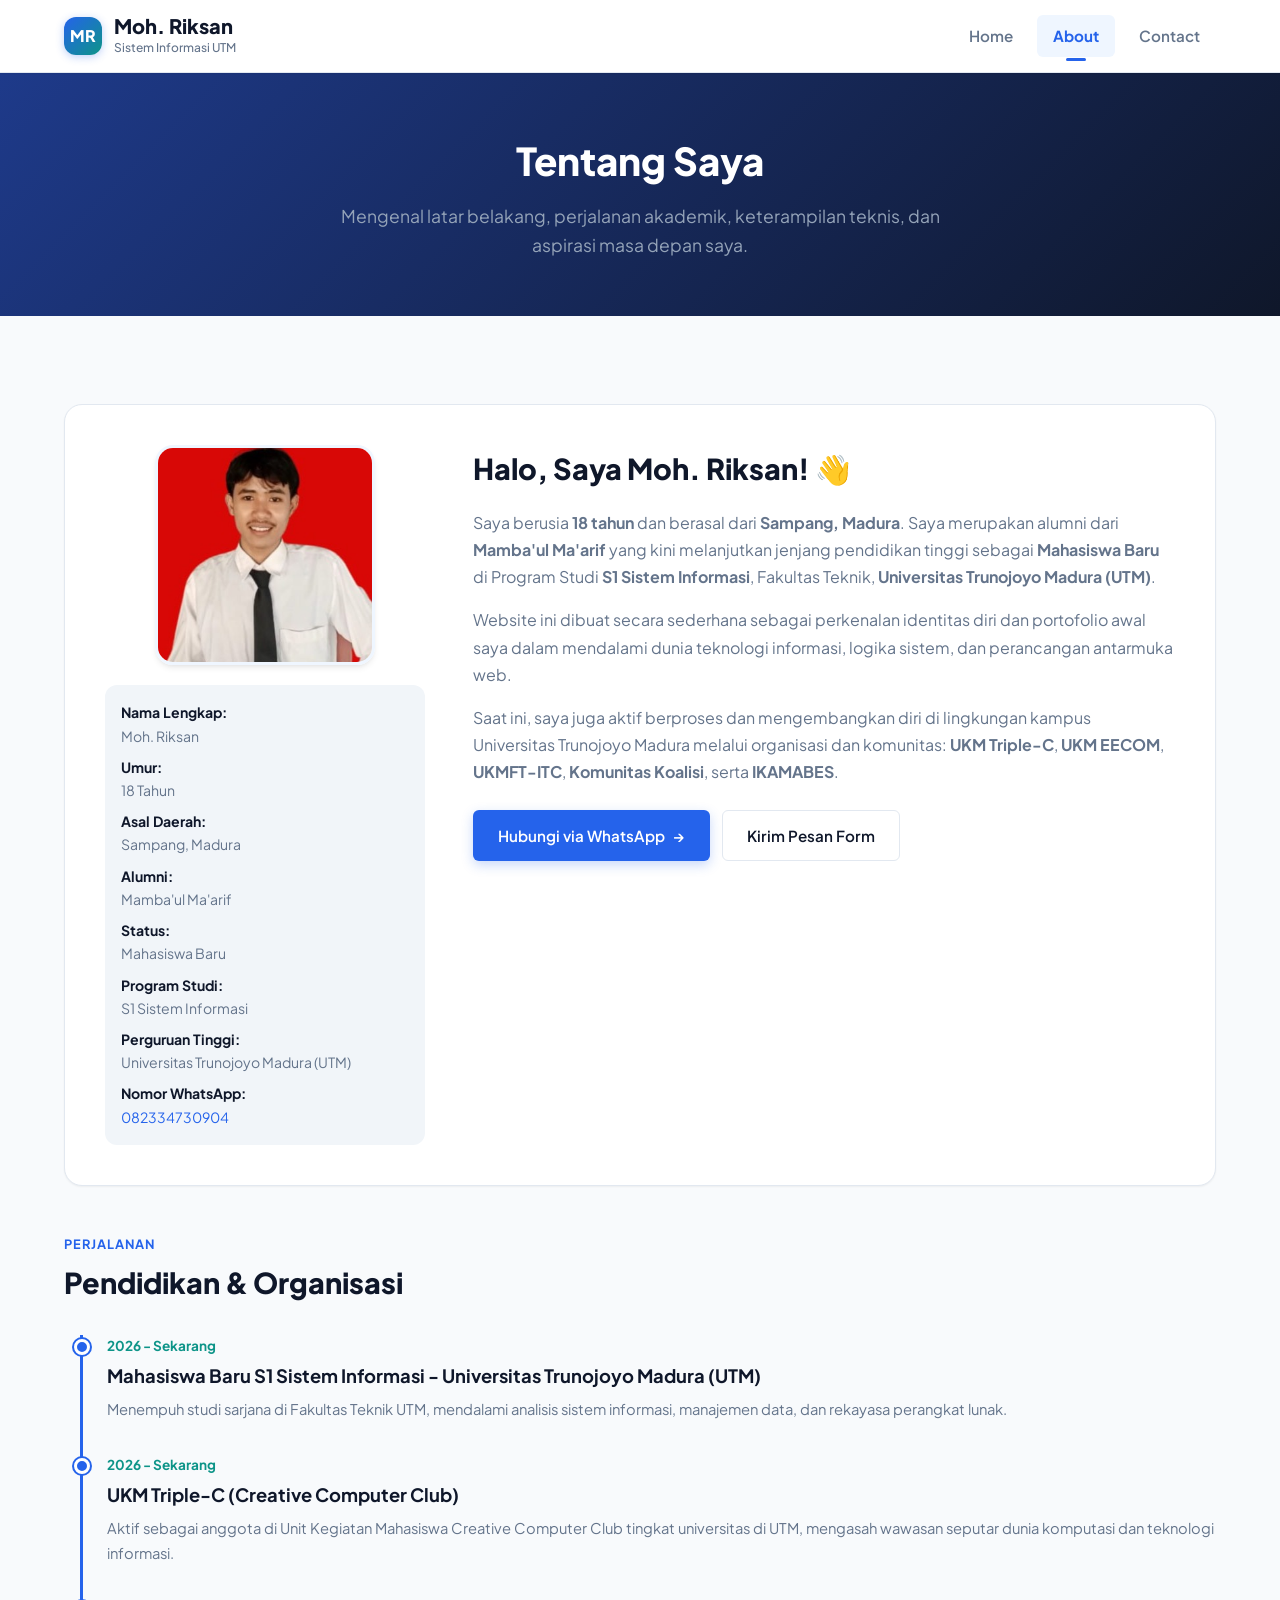
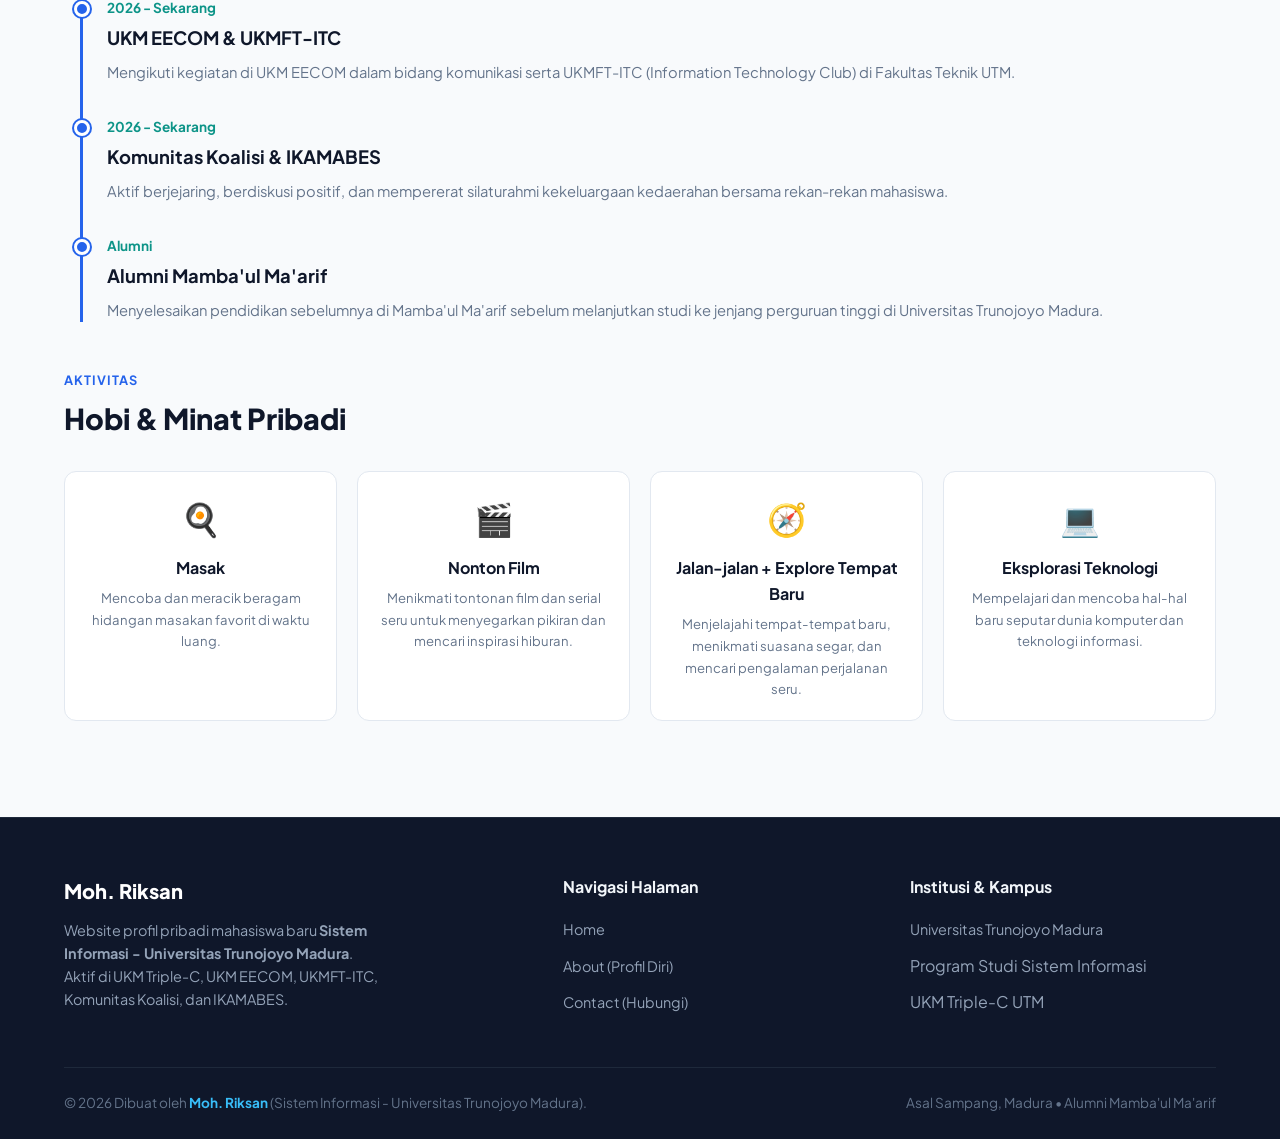
==== about.html @ 0db64b21 "feat: hapus postingan artikel, tambah UKM EECOM/UKMFT-ITC/Koalisi/IKAMABES, perbarui hobi (masak/non" ====
<!DOCTYPE html>
<html lang="id">
<head>
  <!-- Metadata Dasar -->
  <meta charset="UTF-8">
  <meta name="viewport" content="width=device-width, initial-scale=1.0">
  <meta name="description" content="Profil dan Biodata Lengkap Moh. Riksan - Mahasiswa Sistem Informasi Universitas Trunojoyo Madura. Menjelajahi keahlian teknis, riwayat pendidikan, dan hobi.">
  <meta name="author" content="Moh. Riksan">
  
  <title>About Me | Moh. Riksan - Sistem Informasi UTM</title>
  
  <!-- Favicon Standar -->
  <link rel="icon" type="image/svg+xml" href="assets/images/profile-avatar.svg">
  
  <!-- CSS Utama -->
  <link rel="stylesheet" href="css/style.css">
</head>
<body>

  <!-- ========================================================================
       HEADER & NAVIGASI
       ======================================================================== -->
  <header class="site-header">
    <div class="container nav-wrapper">
      
      <!-- Brand Logo -->
      <a href="index.html" class="brand-logo" title="Halaman Utama Moh. Riksan">
        <div class="logo-badge">MR</div>
        <div class="brand-title">
          <span class="main-name">Moh. Riksan</span>
          <span class="sub-name">Sistem Informasi UTM</span>
        </div>
      </a>

      <!-- Tombol Mobile Hamburger -->
      <button class="mobile-toggle" id="mobileToggle" aria-label="Buka Menu Navigasi" aria-expanded="false">
        <svg viewBox="0 0 24 24" width="24" height="24" stroke="currentColor" stroke-width="2" fill="none" stroke-linecap="round" stroke-linejoin="round">
          <line x1="3" y1="12" x2="21" y2="12"></line>
          <line x1="3" y1="6" x2="21" y2="6"></line>
          <line x1="3" y1="18" x2="21" y2="18"></line>
        </svg>
      </button>

      <!-- Menu Navigasi Antarhalaman (Aktif di About) -->
      <nav class="nav-menu" id="navMenu">
        <a href="index.html" class="nav-link">Home</a>
        <a href="about.html" class="nav-link active">About</a>
        <a href="contact.html" class="nav-link">Contact</a>
      </nav>

    </div>
  </header>

  <!-- ========================================================================
       PAGE HEADER
       ======================================================================== -->
  <section class="page-header">
    <div class="container">
      <h1>Tentang Saya</h1>
      <p>Mengenal latar belakang, perjalanan akademik, keterampilan teknis, dan aspirasi masa depan saya.</p>
    </div>
  </section>

  <!-- ========================================================================
       MAIN CONTENT: PROFIL, BIODATA, SKILLS & PENGALAMAN
       ======================================================================== -->
  <main class="main-content">
    <div class="container">
      
      <!-- KOTAK BIODATA & INTRODUKSI -->
      <section class="about-intro-grid">
        
        <!-- Kolom Foto Profil & Data Singkat -->
        <div class="about-avatar-box">
          <img src="assets/images/foto-riksan.jpg" alt="Foto Profil Moh. Riksan">
          <div class="biodata-list">
            <div class="biodata-item">
              <span class="biodata-label">Nama Lengkap:</span>
              <span class="biodata-value">Moh. Riksan</span>
            </div>
            <div class="biodata-item">
              <span class="biodata-label">Umur:</span>
              <span class="biodata-value">18 Tahun</span>
            </div>
            <div class="biodata-item">
              <span class="biodata-label">Asal Daerah:</span>
              <span class="biodata-value">Sampang, Madura</span>
            </div>
            <div class="biodata-item">
              <span class="biodata-label">Alumni:</span>
              <span class="biodata-value">Mamba'ul Ma'arif</span>
            </div>
            <div class="biodata-item">
              <span class="biodata-label">Status:</span>
              <span class="biodata-value">Mahasiswa Baru</span>
            </div>
            <div class="biodata-item">
              <span class="biodata-label">Program Studi:</span>
              <span class="biodata-value">S1 Sistem Informasi</span>
            </div>
            <div class="biodata-item">
              <span class="biodata-label">Perguruan Tinggi:</span>
              <span class="biodata-value">Universitas Trunojoyo Madura (UTM)</span>
            </div>
            <div class="biodata-item">
              <span class="biodata-label">Nomor WhatsApp:</span>
              <span class="biodata-value"><a href="https://wa.me/6282334730904" target="_blank" rel="noopener">082334730904</a></span>
            </div>
          </div>
        </div>

        <!-- Kolom Deskripsi Diri Naratif -->
        <div class="about-bio-text">
          <h2>Halo, Saya Moh. Riksan! 👋</h2>
          <p>
            Saya berusia <strong>18 tahun</strong> dan berasal dari <strong>Sampang, Madura</strong>. Saya merupakan alumni dari <strong>Mamba'ul Ma'arif</strong> yang kini melanjutkan jenjang pendidikan tinggi sebagai <strong>Mahasiswa Baru</strong> di Program Studi <strong>S1 Sistem Informasi</strong>, Fakultas Teknik, <strong>Universitas Trunojoyo Madura (UTM)</strong>.
          </p>
          <p>
            Website ini dibuat secara sederhana sebagai perkenalan identitas diri dan portofolio awal saya dalam mendalami dunia teknologi informasi, logika sistem, dan perancangan antarmuka web.
          </p>
          <p>
            Saat ini, saya juga aktif berproses dan mengembangkan diri di lingkungan kampus Universitas Trunojoyo Madura melalui organisasi dan komunitas: <strong>UKM Triple-C</strong>, <strong>UKM EECOM</strong>, <strong>UKMFT-ITC</strong>, <strong>Komunitas Koalisi</strong>, serta <strong>IKAMABES</strong>.
          </p>
          
          <div style="margin-top: 24px; display: flex; gap: 12px; flex-wrap: wrap;">
            <a href="https://wa.me/6282334730904" target="_blank" rel="noopener" class="btn btn-primary">
              <span>Hubungi via WhatsApp</span>
              <span>&rarr;</span>
            </a>
            <a href="contact.html" class="btn btn-outline">Kirim Pesan Form</a>
          </div>
        </div>


      </section>

      <!-- BAGIAN RIWAYAT PENDIDIKAN & ORGANISASI -->
      <section style="margin-bottom: 48px;">

        <div class="section-header">
          <span class="section-tag">Perjalanan</span>
          <h2 class="section-title">Pendidikan &amp; Organisasi</h2>
        </div>

        <div class="timeline">
          
          <!-- 1. Maba SI UTM -->
          <div class="timeline-item">
            <div class="timeline-dot"></div>
            <div class="timeline-year">2026 - Sekarang</div>
            <h3 class="timeline-title">Mahasiswa Baru S1 Sistem Informasi - Universitas Trunojoyo Madura (UTM)</h3>
            <p class="timeline-desc">
              Menempuh studi sarjana di Fakultas Teknik UTM, mendalami analisis sistem informasi, manajemen data, dan rekayasa perangkat lunak.
            </p>
          </div>

          <!-- 2. UKM Triple-C -->
          <div class="timeline-item">
            <div class="timeline-dot"></div>
            <div class="timeline-year">2026 - Sekarang</div>
            <h3 class="timeline-title">UKM Triple-C (Creative Computer Club)</h3>
            <p class="timeline-desc">
              Aktif sebagai anggota di Unit Kegiatan Mahasiswa Creative Computer Club tingkat universitas di UTM, mengasah wawasan seputar dunia komputasi dan teknologi informasi.
            </p>
          </div>

          <!-- 3. UKM EECOM & UKMFT-ITC -->
          <div class="timeline-item">
            <div class="timeline-dot"></div>
            <div class="timeline-year">2026 - Sekarang</div>
            <h3 class="timeline-title">UKM EECOM &amp; UKMFT-ITC</h3>
            <p class="timeline-desc">
              Mengikuti kegiatan di UKM EECOM dalam bidang komunikasi serta UKMFT-ITC (Information Technology Club) di Fakultas Teknik UTM.
            </p>
          </div>

          <!-- 4. Komunitas Koalisi & IKAMABES -->
          <div class="timeline-item">
            <div class="timeline-dot"></div>
            <div class="timeline-year">2026 - Sekarang</div>
            <h3 class="timeline-title">Komunitas Koalisi &amp; IKAMABES</h3>
            <p class="timeline-desc">
              Aktif berjejaring, berdiskusi positif, dan mempererat silaturahmi kekeluargaan kedaerahan bersama rekan-rekan mahasiswa.
            </p>
          </div>

          <!-- 5. Alumni Mamba'ul Ma'arif -->
          <div class="timeline-item">
            <div class="timeline-dot"></div>
            <div class="timeline-year">Alumni</div>
            <h3 class="timeline-title">Alumni Mamba'ul Ma'arif</h3>
            <p class="timeline-desc">
              Menyelesaikan pendidikan sebelumnya di Mamba'ul Ma'arif sebelum melanjutkan studi ke jenjang perguruan tinggi di Universitas Trunojoyo Madura.
            </p>
          </div>

        </div>
      </section>

      <!-- BAGIAN HOBI & MINAT -->
      <section>
        <div class="section-header">
          <span class="section-tag">Aktivitas</span>
          <h2 class="section-title">Hobi &amp; Minat Pribadi</h2>
        </div>

        <div class="hobbies-grid" style="grid-template-columns: repeat(auto-fit, minmax(220px, 1fr)); gap: 20px;">
          
          <div class="hobby-card">
            <div class="hobby-icon">🍳</div>
            <h3 class="hobby-title">Masak</h3>
            <p class="hobby-desc">Mencoba dan meracik beragam hidangan masakan favorit di waktu luang.</p>
          </div>

          <div class="hobby-card">
            <div class="hobby-icon">🎬</div>
            <h3 class="hobby-title">Nonton Film</h3>
            <p class="hobby-desc">Menikmati tontonan film dan serial seru untuk menyegarkan pikiran dan mencari inspirasi hiburan.</p>
          </div>

          <div class="hobby-card">
            <div class="hobby-icon">🧭</div>
            <h3 class="hobby-title">Jalan-jalan + Explore Tempat Baru</h3>
            <p class="hobby-desc">Menjelajahi tempat-tempat baru, menikmati suasana segar, dan mencari pengalaman perjalanan seru.</p>
          </div>

          <div class="hobby-card">
            <div class="hobby-icon">💻</div>
            <h3 class="hobby-title">Eksplorasi Teknologi</h3>
            <p class="hobby-desc">Mempelajari dan mencoba hal-hal baru seputar dunia komputer dan teknologi informasi.</p>
          </div>

        </div>
      </section>


    </div>
  </main>

  <!-- ========================================================================
       FOOTER
       ======================================================================== -->
  <footer class="site-footer">
    <div class="container">
      <div class="footer-grid">
        
        <div class="footer-brand">
          <h3>Moh. Riksan</h3>
          <p>
            Website profil pribadi mahasiswa baru <strong>Sistem Informasi - Universitas Trunojoyo Madura</strong>. 
            Aktif di UKM Triple-C, UKM EECOM, UKMFT-ITC, Komunitas Koalisi, dan IKAMABES.
          </p>
        </div>

        <div class="footer-col">
          <h4>Navigasi Halaman</h4>
          <ul class="footer-links">
            <li><a href="index.html">Home</a></li>
            <li><a href="about.html">About (Profil Diri)</a></li>
            <li><a href="contact.html">Contact (Hubungi)</a></li>
          </ul>
        </div>

        <div class="footer-col">
          <h4>Institusi &amp; Kampus</h4>
          <ul class="footer-links">
            <li><a href="https://www.trunojoyo.ac.id" target="_blank" rel="noopener">Universitas Trunojoyo Madura</a></li>
            <li><span>Program Studi Sistem Informasi</span></li>
            <li><span>UKM Triple-C UTM</span></li>
          </ul>
        </div>

      </div>

      <div class="footer-bottom">
        <p>
          &copy; <span id="currentYear">2026</span> Dibuat oleh 
          <span class="footer-creator-highlight">Moh. Riksan</span> 
          (Sistem Informasi - Universitas Trunojoyo Madura).
        </p>
        <p>Asal Sampang, Madura • Alumni Mamba'ul Ma'arif</p>
      </div>

    </div>
  </footer>

  <!-- Script Interaktivitas -->
  <script src="js/script.js"></script>
</body>
</html>
---- css/style.css ----
/* ==========================================================================
   WEBSITE BLOG PRIBADI - MOH. RIKSAN
   Ketentuan Pelatihan CBT26 - UKM Creative Computer Club (Triple-C)
   Universitas Trunojoyo Madura (UTM)
   ========================================================================== */

/* --------------------------------------------------------------------------
   1. IMPORT GOOGLE FONTS (Maksimal 2 Jenis Font Konsisten)
   Font Utama: 'Plus Jakarta Sans' (Heading & Body Text)
   Font Monospace Cadangan: 'Fira Code' / monospace untuk elemen kode
   -------------------------------------------------------------------------- */
@import url('https://fonts.googleapis.com/css2?family=Plus+Jakarta+Sans:ital,wght@0,300;0,400;0,500;0,600;0,700;0,800;1,400&display=swap');

/* --------------------------------------------------------------------------
   2. CSS VARIABLES / DESIGN TOKENS
   -------------------------------------------------------------------------- */
:root {
  /* Palet Warna Utama */
  --primary: #2563eb;          /* Royal Blue */
  --primary-hover: #1d4ed8;    /* Darker Blue */
  --primary-light: #eff6ff;    /* Soft Tint Blue */
  --secondary: #0d9488;        /* Modern Teal */
  --secondary-light: #f0fdfa;  /* Soft Tint Teal */
  --accent: #f59e0b;           /* Warm Amber */
  
  /* Netral & Latar Belakang */
  --bg-main: #f8fafc;          /* Latar halaman */
  --bg-card: #ffffff;          /* Latar kartu / kontainer */
  --bg-alt: #f1f5f9;           /* Latar sekunder */
  --text-main: #0f172a;        /* Teks gelap utama */
  --text-muted: #64748b;       /* Teks abu-abu / keterangan */
  --border: #e2e8f0;           /* Border lembut */
  --border-focus: #3b82f6;     /* Border saat fokus */
  
  /* Tipografi */
  --font-base: 'Plus Jakarta Sans', -apple-system, BlinkMacSystemFont, 'Segoe UI', Roboto, sans-serif;
  --font-code: 'Courier New', Courier, monospace;
  
  /* Bayangan (Shadows) */
  --shadow-sm: 0 1px 2px 0 rgba(0, 0, 0, 0.05);
  --shadow-md: 0 4px 6px -1px rgba(0, 0, 0, 0.08), 0 2px 4px -2px rgba(0, 0, 0, 0.06);
  --shadow-lg: 0 10px 15px -3px rgba(0, 0, 0, 0.08), 0 4px 6px -4px rgba(0, 0, 0, 0.04);
  --shadow-hover: 0 20px 25px -5px rgba(37, 99, 235, 0.12), 0 8px 10px -6px rgba(37, 99, 235, 0.08);

  /* Radius & Transisi */
  --radius-sm: 6px;
  --radius-md: 12px;
  --radius-lg: 18px;
  --radius-full: 9999px;
  --transition: all 0.25s ease-in-out;
  
  /* Container Width */
  --max-width: 1200px;
}

/* --------------------------------------------------------------------------
   3. RESET DASAR & GLOBAL STYLES
   -------------------------------------------------------------------------- */
* {
  margin: 0;
  padding: 0;
  box-sizing: border-box;
}

html {
  scroll-behavior: smooth;
}

body {
  font-family: var(--font-base);
  background-color: var(--bg-main);
  color: var(--text-main);
  line-height: 1.65;
  font-size: 16px;
  display: flex;
  flex-direction: column;
  min-height: 100vh;
}

img {
  max-width: 100%;
  height: auto;
  display: block;
}

a {
  color: var(--primary);
  text-decoration: none;
  transition: var(--transition);
}

a:hover {
  color: var(--primary-hover);
}

ul, ol {
  list-style: none;
}

.container {
  width: 100%;
  max-width: var(--max-width);
  margin: 0 auto;
  padding: 0 24px;
}

/* --------------------------------------------------------------------------
   4. HEADER & NAVIGASI
   -------------------------------------------------------------------------- */
.site-header {
  background-color: #ffffff;
  border-bottom: 1px solid var(--border);
  position: sticky;
  top: 0;
  z-index: 100;
  box-shadow: var(--shadow-sm);
  backdrop-filter: blur(8px);
}

.nav-wrapper {
  display: flex;
  align-items: center;
  justify-content: space-between;
  height: 72px;
}

/* Logo Brand */
.brand-logo {
  display: flex;
  align-items: center;
  gap: 12px;
  font-weight: 800;
  font-size: 1.25rem;
  color: var(--text-main);
}

.logo-badge {
  background: linear-gradient(135deg, var(--primary), var(--secondary));
  color: #ffffff;
  width: 38px;
  height: 38px;
  border-radius: var(--radius-md);
  display: flex;
  align-items: center;
  justify-content: center;
  font-weight: 800;
  font-size: 1rem;
  box-shadow: 0 2px 8px rgba(37, 99, 235, 0.3);
}

.brand-title {
  display: flex;
  flex-direction: column;
}

.brand-title .main-name {
  line-height: 1.2;
}

.brand-title .sub-name {
  font-size: 0.75rem;
  font-weight: 500;
  color: var(--text-muted);
}

/* Nav Menu Desktop */
.nav-menu {
  display: flex;
  align-items: center;
  gap: 8px;
}

.nav-link {
  color: var(--text-muted);
  font-weight: 600;
  font-size: 0.95rem;
  padding: 8px 16px;
  border-radius: var(--radius-sm);
  transition: var(--transition);
  position: relative;
}

.nav-link:hover {
  color: var(--primary);
  background-color: var(--primary-light);
}

.nav-link.active {
  color: var(--primary);
  background-color: var(--primary-light);
  font-weight: 700;
}

.nav-link.active::after {
  content: '';
  position: absolute;
  bottom: -4px;
  left: 50%;
  transform: translateX(-50%);
  width: 20px;
  height: 3px;
  background-color: var(--primary);
  border-radius: var(--radius-full);
}

/* Mobile Hamburger Toggle */
.mobile-toggle {
  display: none;
  background: none;
  border: 1px solid var(--border);
  padding: 8px;
  border-radius: var(--radius-sm);
  cursor: pointer;
  color: var(--text-main);
}

.mobile-toggle svg {
  width: 24px;
  height: 24px;
  display: block;
}

/* --------------------------------------------------------------------------
   5. HERO SECTION (HOME)
   -------------------------------------------------------------------------- */
.hero-section {
  background: linear-gradient(180deg, #ffffff 0%, var(--bg-main) 100%);
  padding: 64px 0 48px;
  border-bottom: 1px solid var(--border);
}

.hero-grid {
  display: grid;
  grid-template-columns: 1.2fr 0.8fr;
  align-items: center;
  gap: 48px;
}

.hero-badge {
  display: inline-flex;
  align-items: center;
  gap: 8px;
  background-color: var(--secondary-light);
  color: var(--secondary);
  font-size: 0.85rem;
  font-weight: 700;
  padding: 6px 14px;
  border-radius: var(--radius-full);
  margin-bottom: 16px;
  border: 1px solid rgba(13, 148, 136, 0.2);
}

.hero-badge .pulse-dot {
  width: 8px;
  height: 8px;
  background-color: var(--secondary);
  border-radius: 50%;
  animation: pulse 1.8s infinite;
}

@keyframes pulse {
  0% { transform: scale(0.95); opacity: 0.8; }
  50% { transform: scale(1.3); opacity: 1; }
  100% { transform: scale(0.95); opacity: 0.8; }
}

.hero-title {
  font-size: 2.5rem;
  font-weight: 800;
  line-height: 1.2;
  color: var(--text-main);
  margin-bottom: 16px;
}

.hero-title .text-highlight {
  background: linear-gradient(135deg, var(--primary), var(--secondary));
  -webkit-background-clip: text;
  -webkit-text-fill-color: transparent;
}

.hero-description {
  font-size: 1.1rem;
  color: var(--text-muted);
  margin-bottom: 28px;
  max-width: 540px;
}

.hero-buttons {
  display: flex;
  gap: 16px;
  flex-wrap: wrap;
}

.btn {
  display: inline-flex;
  align-items: center;
  justify-content: center;
  gap: 8px;
  padding: 12px 24px;
  border-radius: var(--radius-sm);
  font-weight: 600;
  font-size: 0.95rem;
  cursor: pointer;
  transition: var(--transition);
  border: 1px solid transparent;
}

.btn-primary {
  background-color: var(--primary);
  color: #ffffff;
  box-shadow: 0 4px 12px rgba(37, 99, 235, 0.25);
}

.btn-primary:hover {
  background-color: var(--primary-hover);
  color: #ffffff;
  transform: translateY(-2px);
  box-shadow: 0 6px 16px rgba(37, 99, 235, 0.35);
}

.btn-outline {
  background-color: #ffffff;
  color: var(--text-main);
  border-color: var(--border);
}

.btn-outline:hover {
  background-color: var(--bg-alt);
  border-color: var(--text-muted);
  color: var(--primary);
  transform: translateY(-2px);
}

/* Avatar Hero */
.hero-avatar-wrapper {
  position: relative;
  display: flex;
  justify-content: center;
}

.avatar-frame {
  width: 280px;
  height: 280px;
  border-radius: var(--radius-lg);
  padding: 8px;
  background: linear-gradient(135deg, var(--primary), var(--secondary));
  box-shadow: var(--shadow-lg);
}

.avatar-frame img {
  width: 100%;
  height: 100%;
  border-radius: 12px;
  background-color: #ffffff;
  object-fit: cover;
  object-position: center top;
}


/* --------------------------------------------------------------------------
   6. MAIN BLOG CONTENT & SIDEBAR LAYOUT
   -------------------------------------------------------------------------- */
.main-content {
  padding: 48px 0;
  flex: 1;
}

.blog-layout {
  display: grid;
  grid-template-columns: 2.2fr 1fr;
  gap: 40px;
}

.section-header {
  margin-bottom: 28px;
}

.section-header .section-tag {
  font-size: 0.8rem;
  text-transform: uppercase;
  letter-spacing: 1px;
  font-weight: 700;
  color: var(--primary);
  display: block;
  margin-bottom: 4px;
}

.section-header .section-title {
  font-size: 1.8rem;
  font-weight: 800;
  color: var(--text-main);
}

/* Featured Article Card */
.featured-article {
  background-color: var(--bg-card);
  border-radius: var(--radius-md);
  border: 1px solid var(--border);
  overflow: hidden;
  box-shadow: var(--shadow-sm);
  margin-bottom: 40px;
  transition: var(--transition);
}

.featured-article:hover {
  box-shadow: var(--shadow-hover);
  transform: translateY(-3px);
}

.featured-img-wrap {
  width: 100%;
  height: 280px;
  overflow: hidden;
  background-color: var(--bg-alt);
}

.featured-img-wrap img {
  width: 100%;
  height: 100%;
  object-fit: cover;
  transition: transform 0.4s ease;
}

.featured-article:hover .featured-img-wrap img {
  transform: scale(1.03);
}

.featured-body {
  padding: 28px;
}

.article-meta {
  display: flex;
  align-items: center;
  gap: 16px;
  font-size: 0.85rem;
  color: var(--text-muted);
  margin-bottom: 12px;
}

.badge-tag {
  background-color: var(--primary-light);
  color: var(--primary);
  font-weight: 700;
  font-size: 0.75rem;
  padding: 4px 10px;
  border-radius: var(--radius-full);
}

.article-title {
  font-size: 1.45rem;
  font-weight: 800;
  line-height: 1.35;
  margin-bottom: 12px;
}

.article-title a {
  color: var(--text-main);
}

.article-title a:hover {
  color: var(--primary);
}

.article-excerpt {
  color: var(--text-muted);
  font-size: 0.95rem;
  margin-bottom: 20px;
  line-height: 1.6;
}

.article-footer {
  display: flex;
  justify-content: space-between;
  align-items: center;
  padding-top: 16px;
  border-top: 1px solid var(--border);
}

.author-mini {
  display: flex;
  align-items: center;
  gap: 10px;
}

.author-mini img {
  width: 32px;
  height: 32px;
  border-radius: 50%;
  border: 1px solid var(--border);
}

.author-mini span {
  font-size: 0.85rem;
  font-weight: 600;
  color: var(--text-main);
}

.read-more-link {
  font-size: 0.9rem;
  font-weight: 700;
  display: inline-flex;
  align-items: center;
  gap: 4px;
}

/* Post Grid Articles */
.posts-grid {
  display: grid;
  grid-template-columns: repeat(2, 1fr);
  gap: 24px;
}

.post-card {
  background-color: var(--bg-card);
  border: 1px solid var(--border);
  border-radius: var(--radius-md);
  overflow: hidden;
  box-shadow: var(--shadow-sm);
  display: flex;
  flex-direction: column;
  transition: var(--transition);
}

.post-card:hover {
  box-shadow: var(--shadow-hover);
  transform: translateY(-3px);
}

.post-card-img {
  height: 180px;
  overflow: hidden;
  background-color: var(--bg-alt);
}

.post-card-img img {
  width: 100%;
  height: 100%;
  object-fit: cover;
  transition: transform 0.4s ease;
}

.post-card:hover .post-card-img img {
  transform: scale(1.04);
}

.post-card-body {
  padding: 20px;
  display: flex;
  flex-direction: column;
  flex: 1;
}

.post-card-title {
  font-size: 1.15rem;
  font-weight: 700;
  line-height: 1.4;
  margin: 10px 0;
}

.post-card-title a {
  color: var(--text-main);
}

.post-card-title a:hover {
  color: var(--primary);
}

.post-card-excerpt {
  font-size: 0.9rem;
  color: var(--text-muted);
  margin-bottom: 16px;
  flex: 1;
}

/* --------------------------------------------------------------------------
   7. SIDEBAR WIDGETS
   -------------------------------------------------------------------------- */
.sidebar {
  display: flex;
  flex-direction: column;
  gap: 28px;
}

.widget-card {
  background-color: var(--bg-card);
  border: 1px solid var(--border);
  border-radius: var(--radius-md);
  padding: 24px;
  box-shadow: var(--shadow-sm);
}

.widget-title {
  font-size: 1.1rem;
  font-weight: 800;
  margin-bottom: 16px;
  padding-bottom: 8px;
  border-bottom: 2px solid var(--primary-light);
  display: flex;
  align-items: center;
  gap: 8px;
  color: var(--text-main);
}

/* Widget Profil Pembuat */
.widget-author {
  text-align: center;
}

.widget-author-avatar {
  width: 90px;
  height: 90px;
  margin: 0 auto 14px;
  border-radius: 50%;
  border: 3px solid var(--primary);
  overflow: hidden;
  padding: 2px;
  background-color: #ffffff;
}

.widget-author-avatar img {
  width: 100%;
  height: 100%;
  border-radius: 50%;
  object-fit: cover;
  object-position: center top;
}


.widget-author-name {
  font-size: 1.15rem;
  font-weight: 800;
  color: var(--text-main);
}

.widget-author-title {
  font-size: 0.85rem;
  color: var(--text-muted);
  margin-bottom: 12px;
}

.widget-author-bio {
  font-size: 0.88rem;
  color: var(--text-muted);
  line-height: 1.5;
  margin-bottom: 16px;
}

/* Category List */
.category-list li {
  display: flex;
  justify-content: space-between;
  align-items: center;
  padding: 10px 0;
  border-bottom: 1px dashed var(--border);
  font-size: 0.9rem;
}

.category-list li:last-child {
  border-bottom: none;
}

.category-list a {
  color: var(--text-main);
  font-weight: 600;
}

.category-list a:hover {
  color: var(--primary);
}

.category-count {
  background-color: var(--bg-alt);
  color: var(--text-muted);
  font-size: 0.75rem;
  font-weight: 700;
  padding: 2px 8px;
  border-radius: var(--radius-full);
}

/* Tag Cloud */
.tags-cloud {
  display: flex;
  flex-wrap: wrap;
  gap: 8px;
}

.tag-item {
  background-color: var(--bg-alt);
  color: var(--text-main);
  font-size: 0.8rem;
  font-weight: 600;
  padding: 6px 12px;
  border-radius: var(--radius-full);
  transition: var(--transition);
}

.tag-item:hover {
  background-color: var(--primary);
  color: #ffffff;
}

/* --------------------------------------------------------------------------
   8. ABOUT PAGE STYLING
   -------------------------------------------------------------------------- */
.page-header {
  background: linear-gradient(135deg, #1e3a8a 0%, #0f172a 100%);
  color: #ffffff;
  padding: 56px 0;
  text-align: center;
  margin-bottom: 40px;
}

.page-header h1 {
  font-size: 2.4rem;
  font-weight: 800;
  margin-bottom: 10px;
}

.page-header p {
  color: #94a3b8;
  font-size: 1.1rem;
  max-width: 600px;
  margin: 0 auto;
}

.about-intro-grid {
  display: grid;
  grid-template-columns: 320px 1fr;
  gap: 48px;
  background-color: var(--bg-card);
  border: 1px solid var(--border);
  border-radius: var(--radius-lg);
  padding: 40px;
  box-shadow: var(--shadow-sm);
  margin-bottom: 48px;
}

.about-avatar-box {
  text-align: center;
}

.about-avatar-box img {
  width: 220px;
  height: 220px;
  border-radius: var(--radius-lg);
  margin: 0 auto 20px;
  box-shadow: var(--shadow-md);
  border: 3px solid var(--primary-light);
  object-fit: cover;
  object-position: center top;
}


.biodata-list {
  text-align: left;
  background-color: var(--bg-alt);
  padding: 16px;
  border-radius: var(--radius-md);
  font-size: 0.88rem;
}

.biodata-item {
  margin-bottom: 8px;
}

.biodata-item:last-child {
  margin-bottom: 0;
}

.biodata-label {
  font-weight: 700;
  color: var(--text-main);
  display: block;
}

.biodata-value {
  color: var(--text-muted);
}

.about-bio-text h2 {
  font-size: 1.8rem;
  font-weight: 800;
  margin-bottom: 16px;
  color: var(--text-main);
}

.about-bio-text p {
  color: var(--text-muted);
  margin-bottom: 16px;
  line-height: 1.7;
}

/* Skills Section */
.skills-container {
  margin-bottom: 48px;
}

.skills-grid {
  display: grid;
  grid-template-columns: repeat(2, 1fr);
  gap: 24px;
}

.skill-card {
  background-color: var(--bg-card);
  border: 1px solid var(--border);
  border-radius: var(--radius-md);
  padding: 24px;
  box-shadow: var(--shadow-sm);
}

.skill-header {
  display: flex;
  justify-content: space-between;
  align-items: center;
  margin-bottom: 12px;
}

.skill-name {
  font-weight: 700;
  font-size: 1rem;
}

.skill-percent {
  font-size: 0.85rem;
  font-weight: 700;
  color: var(--primary);
}

.progress-bar-bg {
  width: 100%;
  height: 10px;
  background-color: var(--bg-alt);
  border-radius: var(--radius-full);
  overflow: hidden;
}

.progress-bar-fill {
  height: 100%;
  background: linear-gradient(90deg, var(--primary), var(--secondary));
  border-radius: var(--radius-full);
}

/* Timeline / Education */
.timeline {
  position: relative;
  border-left: 3px solid var(--primary);
  margin: 20px 0 48px 16px;
  padding-left: 24px;
}

.timeline-item {
  position: relative;
  margin-bottom: 32px;
}

.timeline-item:last-child {
  margin-bottom: 0;
}

.timeline-dot {
  position: absolute;
  left: -33px;
  top: 4px;
  width: 16px;
  height: 16px;
  border-radius: 50%;
  background-color: var(--primary);
  border: 3px solid #ffffff;
  box-shadow: 0 0 0 2px var(--primary);
}

.timeline-year {
  font-size: 0.85rem;
  font-weight: 700;
  color: var(--secondary);
  margin-bottom: 4px;
}

.timeline-title {
  font-size: 1.15rem;
  font-weight: 700;
  color: var(--text-main);
  margin-bottom: 6px;
}

.timeline-desc {
  font-size: 0.92rem;
  color: var(--text-muted);
}

/* Hobbies Cards */
.hobbies-grid {
  display: grid;
  grid-template-columns: repeat(4, 1fr);
  gap: 20px;
  margin-bottom: 48px;
}

.hobby-card {
  background-color: var(--bg-card);
  border: 1px solid var(--border);
  border-radius: var(--radius-md);
  padding: 20px;
  text-align: center;
  transition: var(--transition);
}

.hobby-card:hover {
  transform: translateY(-4px);
  box-shadow: var(--shadow-md);
  border-color: var(--primary);
}

.hobby-icon {
  font-size: 2rem;
  margin-bottom: 10px;
}

.hobby-title {
  font-weight: 700;
  font-size: 1rem;
  margin-bottom: 6px;
}

.hobby-desc {
  font-size: 0.82rem;
  color: var(--text-muted);
}

/* --------------------------------------------------------------------------
   9. CONTACT PAGE STYLING
   -------------------------------------------------------------------------- */
.contact-layout {
  display: grid;
  grid-template-columns: 1fr 1.3fr;
  gap: 40px;
  margin-bottom: 48px;
}

.contact-info-card {
  background-color: var(--bg-card);
  border: 1px solid var(--border);
  border-radius: var(--radius-lg);
  padding: 32px;
  box-shadow: var(--shadow-sm);
  display: flex;
  flex-direction: column;
  justify-content: space-between;
}

.contact-info-title {
  font-size: 1.5rem;
  font-weight: 800;
  margin-bottom: 12px;
  color: var(--text-main);
}

.contact-info-desc {
  color: var(--text-muted);
  font-size: 0.95rem;
  margin-bottom: 28px;
}

.contact-method-list {
  display: flex;
  flex-direction: column;
  gap: 20px;
  margin-bottom: 32px;
}

.contact-method-item {
  display: flex;
  align-items: flex-start;
  gap: 16px;
}

.contact-icon-box {
  width: 44px;
  height: 44px;
  background-color: var(--primary-light);
  color: var(--primary);
  border-radius: var(--radius-md);
  display: flex;
  align-items: center;
  justify-content: center;
  font-size: 1.25rem;
  flex-shrink: 0;
}

.contact-method-details h4 {
  font-size: 0.9rem;
  color: var(--text-muted);
  margin-bottom: 2px;
}

.contact-method-details p,
.contact-method-details a {
  font-size: 0.98rem;
  font-weight: 600;
  color: var(--text-main);
}

.contact-socials-box {
  border-top: 1px solid var(--border);
  padding-top: 20px;
}

.contact-socials-box h4 {
  font-size: 0.9rem;
  color: var(--text-muted);
  margin-bottom: 12px;
}

.social-links {
  display: flex;
  gap: 12px;
}

.social-btn {
  width: 40px;
  height: 40px;
  border-radius: var(--radius-sm);
  background-color: var(--bg-alt);
  display: flex;
  align-items: center;
  justify-content: center;
  color: var(--text-main);
  font-weight: 700;
  font-size: 0.85rem;
  transition: var(--transition);
}

.social-btn:hover {
  background-color: var(--primary);
  color: #ffffff;
}

/* Contact Form */
.contact-form-card {
  background-color: var(--bg-card);
  border: 1px solid var(--border);
  border-radius: var(--radius-lg);
  padding: 36px;
  box-shadow: var(--shadow-sm);
}

.form-title {
  font-size: 1.5rem;
  font-weight: 800;
  margin-bottom: 8px;
}

.form-subtitle {
  color: var(--text-muted);
  font-size: 0.92rem;
  margin-bottom: 24px;
}

.form-group {
  margin-bottom: 20px;
}

.form-label {
  display: block;
  font-weight: 600;
  font-size: 0.9rem;
  color: var(--text-main);
  margin-bottom: 8px;
}

.form-label .required {
  color: #ef4444;
}

.form-control {
  width: 100%;
  padding: 12px 16px;
  border: 1px solid var(--border);
  border-radius: var(--radius-sm);
  font-family: var(--font-base);
  font-size: 0.95rem;
  color: var(--text-main);
  background-color: #ffffff;
  transition: var(--transition);
}

.form-control:focus {
  outline: none;
  border-color: var(--border-focus);
  box-shadow: 0 0 0 3px rgba(59, 130, 246, 0.15);
}

textarea.form-control {
  resize: vertical;
  min-height: 120px;
}

.form-feedback-box {
  display: none;
  padding: 14px 18px;
  border-radius: var(--radius-sm);
  margin-bottom: 20px;
  font-size: 0.92rem;
  font-weight: 600;
}

.form-feedback-box.success {
  display: block;
  background-color: #dcfce7;
  color: #166534;
  border: 1px solid #bbf7d0;
}

/* --------------------------------------------------------------------------
   10. FOOTER
   -------------------------------------------------------------------------- */
.site-footer {
  background-color: #0f172a;
  color: #94a3b8;
  padding: 56px 0 24px;
  border-top: 1px solid #1e293b;
  margin-top: auto;
}

.footer-grid {
  display: grid;
  grid-template-columns: 1.5fr 1fr 1fr;
  gap: 40px;
  margin-bottom: 40px;
}

.footer-brand h3 {
  color: #ffffff;
  font-size: 1.25rem;
  font-weight: 800;
  margin-bottom: 12px;
}

.footer-brand p {
  font-size: 0.9rem;
  line-height: 1.6;
  margin-bottom: 16px;
  max-width: 320px;
}

.footer-col h4 {
  color: #f1f5f9;
  font-size: 1rem;
  font-weight: 700;
  margin-bottom: 16px;
  position: relative;
}

.footer-links li {
  margin-bottom: 10px;
}

.footer-links a {
  color: #94a3b8;
  font-size: 0.9rem;
  transition: var(--transition);
}

.footer-links a:hover {
  color: #ffffff;
  padding-left: 4px;
}

.footer-bottom {
  border-top: 1px solid #1e293b;
  padding-top: 24px;
  display: flex;
  justify-content: space-between;
  align-items: center;
  font-size: 0.85rem;
  color: #64748b;
  flex-wrap: wrap;
  gap: 12px;
}

.footer-creator-highlight {
  color: #38bdf8;
  font-weight: 700;
}

/* --------------------------------------------------------------------------
   11. RESPONSIVE DESIGN (MEDIA QUERIES)
   -------------------------------------------------------------------------- */
@media (max-width: 992px) {
  .hero-grid {
    grid-template-columns: 1fr;
    text-align: center;
    gap: 36px;
  }

  .hero-description {
    margin: 0 auto 28px;
  }

  .hero-buttons {
    justify-content: center;
  }

  .blog-layout {
    grid-template-columns: 1fr;
  }

  .about-intro-grid {
    grid-template-columns: 1fr;
    text-align: center;
  }

  .biodata-list {
    text-align: left;
  }

  .contact-layout {
    grid-template-columns: 1fr;
  }

  .footer-grid {
    grid-template-columns: 1fr 1fr;
  }
}

@media (max-width: 768px) {
  .mobile-toggle {
    display: block;
  }

  .nav-menu {
    display: none;
    position: absolute;
    top: 72px;
    left: 0;
    width: 100%;
    background-color: #ffffff;
    flex-direction: column;
    padding: 16px 24px;
    box-shadow: var(--shadow-lg);
    border-bottom: 1px solid var(--border);
    gap: 12px;
  }

  .nav-menu.open {
    display: flex;
  }

  .nav-link {
    width: 100%;
    padding: 10px 16px;
  }

  .nav-link.active::after {
    display: none;
  }

  .hero-title {
    font-size: 2rem;
  }

  .posts-grid {
    grid-template-columns: 1fr;
  }

  .skills-grid {
    grid-template-columns: 1fr;
  }

  .hobbies-grid {
    grid-template-columns: repeat(2, 1fr);
  }

  .footer-grid {
    grid-template-columns: 1fr;
  }

  .footer-bottom {
    flex-direction: column;
    text-align: center;
  }
}

@media (max-width: 480px) {
  .hero-title {
    font-size: 1.75rem;
  }

  .hobbies-grid {
    grid-template-columns: 1fr;
  }

  .avatar-frame {
    width: 220px;
    height: 220px;
  }
}
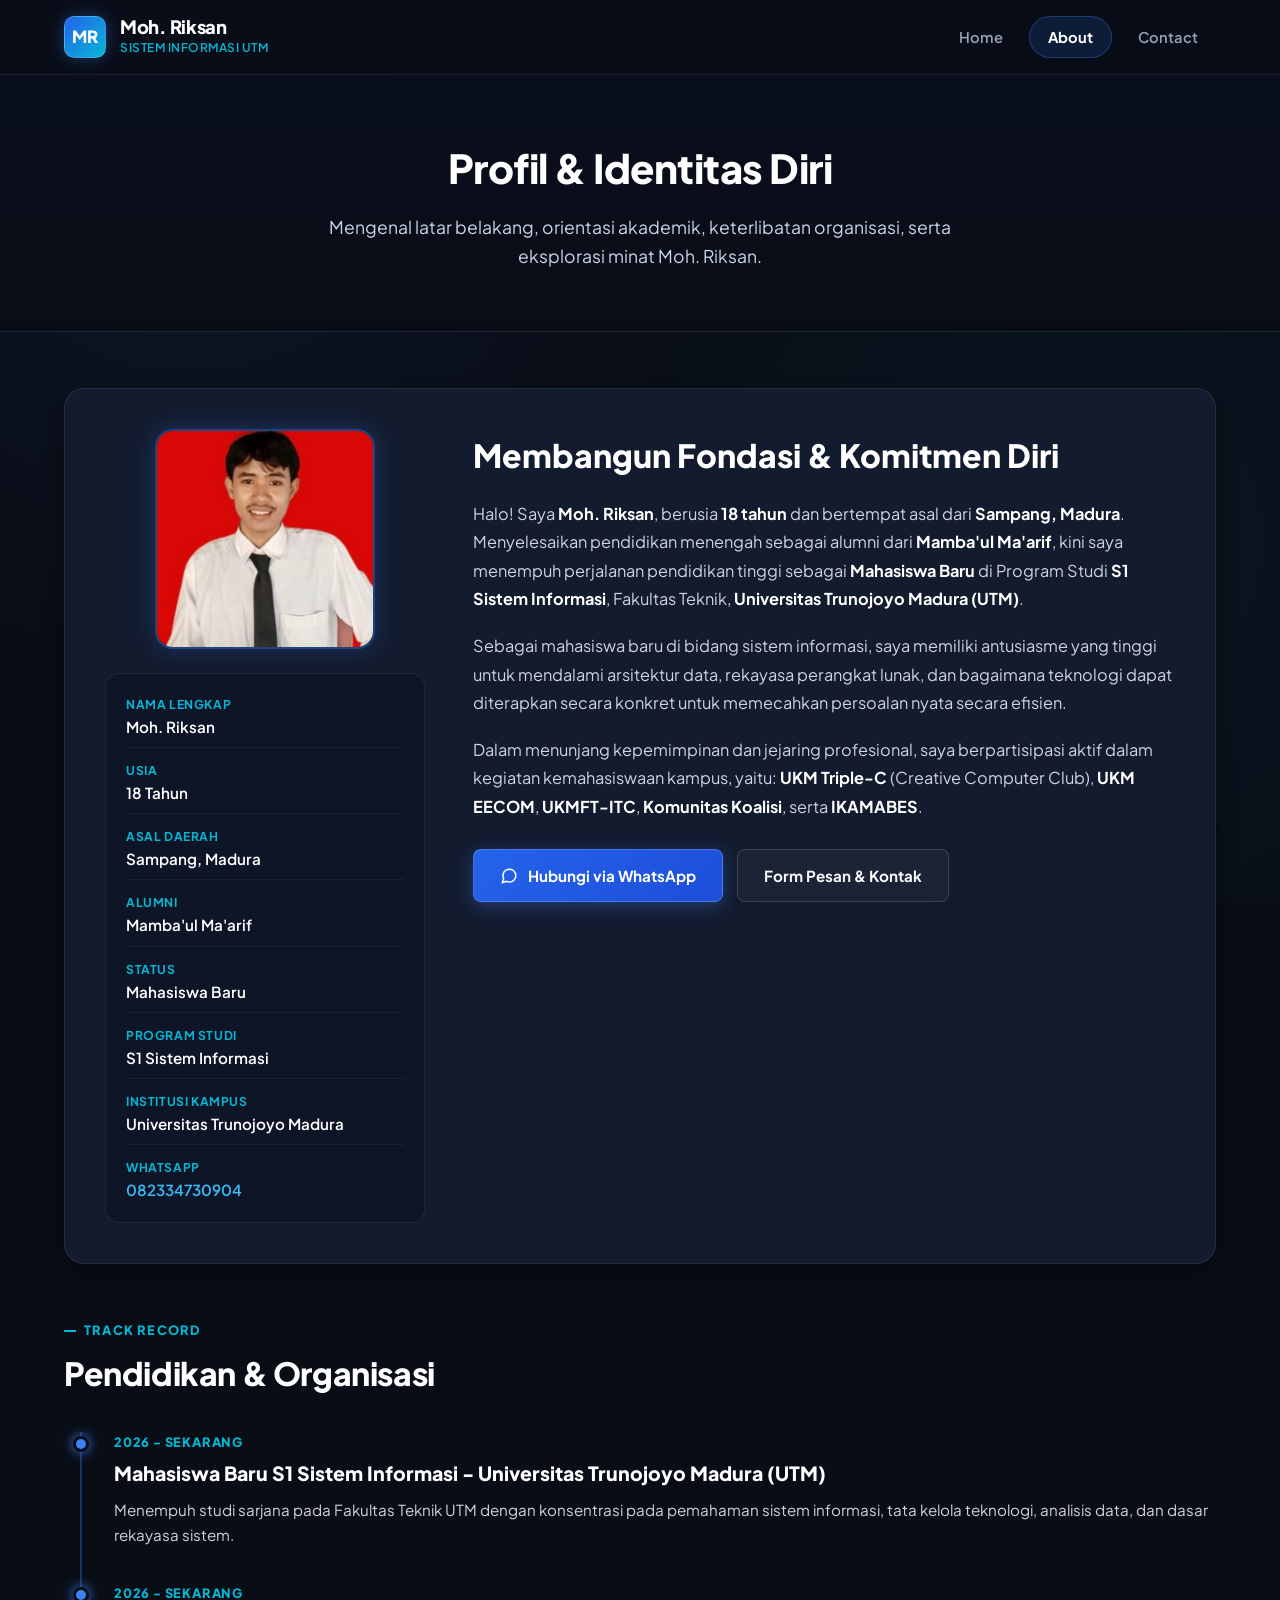
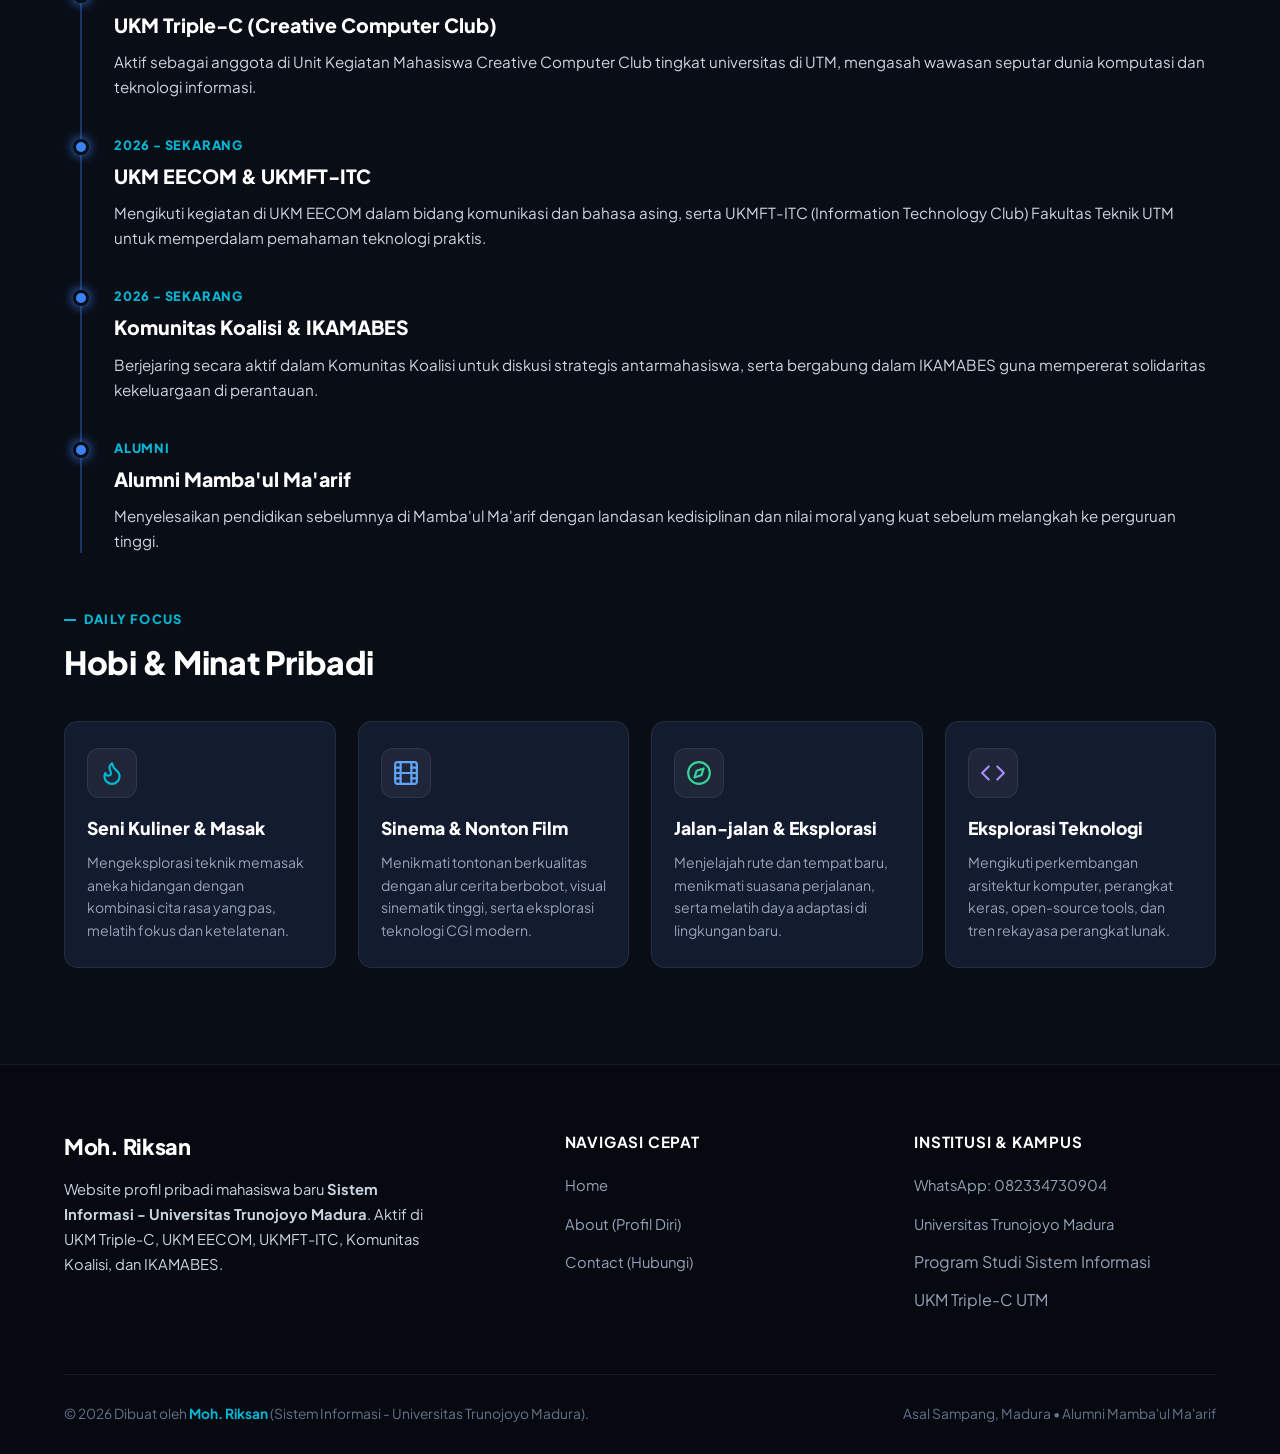
==== commit 9cac41cc: "style: transformasi tampilan menjadi profesional modern dark & nuansa cowok maskulin" ====
--- a/about.html
+++ b/about.html
@@ -4,13 +4,13 @@
   <!-- Metadata Dasar -->
   <meta charset="UTF-8">
   <meta name="viewport" content="width=device-width, initial-scale=1.0">
-  <meta name="description" content="Profil dan Biodata Lengkap Moh. Riksan - Mahasiswa Sistem Informasi Universitas Trunojoyo Madura. Menjelajahi keahlian teknis, riwayat pendidikan, dan hobi.">
+  <meta name="description" content="Profil dan Biodata Lengkap Moh. Riksan - Mahasiswa Sistem Informasi Universitas Trunojoyo Madura. Riwayat pendidikan, keaktifan organisasi, dan minat pribadi.">
   <meta name="author" content="Moh. Riksan">
   
   <title>About Me | Moh. Riksan - Sistem Informasi UTM</title>
   
   <!-- Favicon Standar -->
-  <link rel="icon" type="image/svg+xml" href="assets/images/profile-avatar.svg">
+  <link rel="icon" type="image/jpeg" href="assets/images/foto-riksan.jpg">
   
   <!-- CSS Utama -->
   <link rel="stylesheet" href="css/style.css">
@@ -18,7 +18,7 @@
 <body>
 
   <!-- ========================================================================
-       HEADER & NAVIGASI
+       HEADER & NAVIGASI (DARK GLASSMORPHISM)
        ======================================================================== -->
   <header class="site-header">
     <div class="container nav-wrapper">
@@ -56,13 +56,13 @@
        ======================================================================== -->
   <section class="page-header">
     <div class="container">
-      <h1>Tentang Saya</h1>
-      <p>Mengenal latar belakang, perjalanan akademik, keterampilan teknis, dan aspirasi masa depan saya.</p>
+      <h1>Profil &amp; Identitas Diri</h1>
+      <p>Mengenal latar belakang, orientasi akademik, keterlibatan organisasi, serta eksplorasi minat Moh. Riksan.</p>
     </div>
   </section>
 
   <!-- ========================================================================
-       MAIN CONTENT: PROFIL, BIODATA, SKILLS & PENGALAMAN
+       MAIN CONTENT: PROFIL, BIODATA, & TIMELINE
        ======================================================================== -->
   <main class="main-content">
     <div class="container">
@@ -75,70 +75,70 @@
           <img src="assets/images/foto-riksan.jpg" alt="Foto Profil Moh. Riksan">
           <div class="biodata-list">
             <div class="biodata-item">
-              <span class="biodata-label">Nama Lengkap:</span>
+              <span class="biodata-label">Nama Lengkap</span>
               <span class="biodata-value">Moh. Riksan</span>
             </div>
             <div class="biodata-item">
-              <span class="biodata-label">Umur:</span>
+              <span class="biodata-label">Usia</span>
               <span class="biodata-value">18 Tahun</span>
             </div>
             <div class="biodata-item">
-              <span class="biodata-label">Asal Daerah:</span>
+              <span class="biodata-label">Asal Daerah</span>
               <span class="biodata-value">Sampang, Madura</span>
             </div>
             <div class="biodata-item">
-              <span class="biodata-label">Alumni:</span>
+              <span class="biodata-label">Alumni</span>
               <span class="biodata-value">Mamba'ul Ma'arif</span>
             </div>
             <div class="biodata-item">
-              <span class="biodata-label">Status:</span>
+              <span class="biodata-label">Status</span>
               <span class="biodata-value">Mahasiswa Baru</span>
             </div>
             <div class="biodata-item">
-              <span class="biodata-label">Program Studi:</span>
+              <span class="biodata-label">Program Studi</span>
               <span class="biodata-value">S1 Sistem Informasi</span>
             </div>
             <div class="biodata-item">
-              <span class="biodata-label">Perguruan Tinggi:</span>
-              <span class="biodata-value">Universitas Trunojoyo Madura (UTM)</span>
-            </div>
-            <div class="biodata-item">
-              <span class="biodata-label">Nomor WhatsApp:</span>
-              <span class="biodata-value"><a href="https://wa.me/6282334730904" target="_blank" rel="noopener">082334730904</a></span>
+              <span class="biodata-label">Institusi Kampus</span>
+              <span class="biodata-value">Universitas Trunojoyo Madura</span>
+            </div>
+            <div class="biodata-item">
+              <span class="biodata-label">WhatsApp</span>
+              <span class="biodata-value"><a href="https://wa.me/6282334730904" target="_blank" rel="noopener" style="color: #38bdf8;">082334730904</a></span>
             </div>
           </div>
         </div>
 
         <!-- Kolom Deskripsi Diri Naratif -->
         <div class="about-bio-text">
-          <h2>Halo, Saya Moh. Riksan! 👋</h2>
+          <h2>Membangun Fondasi &amp; Komitmen Diri</h2>
           <p>
-            Saya berusia <strong>18 tahun</strong> dan berasal dari <strong>Sampang, Madura</strong>. Saya merupakan alumni dari <strong>Mamba'ul Ma'arif</strong> yang kini melanjutkan jenjang pendidikan tinggi sebagai <strong>Mahasiswa Baru</strong> di Program Studi <strong>S1 Sistem Informasi</strong>, Fakultas Teknik, <strong>Universitas Trunojoyo Madura (UTM)</strong>.
+            Halo! Saya <strong>Moh. Riksan</strong>, berusia <strong>18 tahun</strong> dan bertempat asal dari <strong>Sampang, Madura</strong>. Menyelesaikan pendidikan menengah sebagai alumni dari <strong>Mamba'ul Ma'arif</strong>, kini saya menempuh perjalanan pendidikan tinggi sebagai <strong>Mahasiswa Baru</strong> di Program Studi <strong>S1 Sistem Informasi</strong>, Fakultas Teknik, <strong>Universitas Trunojoyo Madura (UTM)</strong>.
           </p>
           <p>
-            Website ini dibuat secara sederhana sebagai perkenalan identitas diri dan portofolio awal saya dalam mendalami dunia teknologi informasi, logika sistem, dan perancangan antarmuka web.
+            Sebagai mahasiswa baru di bidang sistem informasi, saya memiliki antusiasme yang tinggi untuk mendalami arsitektur data, rekayasa perangkat lunak, dan bagaimana teknologi dapat diterapkan secara konkret untuk memecahkan persoalan nyata secara efisien.
           </p>
           <p>
-            Saat ini, saya juga aktif berproses dan mengembangkan diri di lingkungan kampus Universitas Trunojoyo Madura melalui organisasi dan komunitas: <strong>UKM Triple-C</strong>, <strong>UKM EECOM</strong>, <strong>UKMFT-ITC</strong>, <strong>Komunitas Koalisi</strong>, serta <strong>IKAMABES</strong>.
+            Dalam menunjang kepemimpinan dan jejaring profesional, saya berpartisipasi aktif dalam kegiatan kemahasiswaan kampus, yaitu: <strong>UKM Triple-C</strong> (Creative Computer Club), <strong>UKM EECOM</strong>, <strong>UKMFT-ITC</strong>, <strong>Komunitas Koalisi</strong>, serta <strong>IKAMABES</strong>.
           </p>
           
-          <div style="margin-top: 24px; display: flex; gap: 12px; flex-wrap: wrap;">
+          <div style="margin-top: 28px; display: flex; gap: 14px; flex-wrap: wrap;">
             <a href="https://wa.me/6282334730904" target="_blank" rel="noopener" class="btn btn-primary">
+              <svg width="18" height="18" viewBox="0 0 24 24" fill="none" stroke="currentColor" stroke-width="2" stroke-linecap="round" stroke-linejoin="round"><path d="M21 11.5a8.38 8.38 0 0 1-.9 3.8 8.5 8.5 0 0 1-7.6 4.7 8.38 8.38 0 0 1-3.8-.9L3 21l1.9-5.7a8.38 8.38 0 0 1-.9-3.8 8.5 8.5 0 0 1 4.7-7.6 8.38 8.38 0 0 1 3.8-.9h.5a8.48 8.48 0 0 1 8 8v.5z"></path></svg>
               <span>Hubungi via WhatsApp</span>
-              <span>&rarr;</span>
             </a>
-            <a href="contact.html" class="btn btn-outline">Kirim Pesan Form</a>
-          </div>
-        </div>
-
+            <a href="contact.html" class="btn btn-outline">
+              <span>Form Pesan &amp; Kontak</span>
+            </a>
+          </div>
+        </div>
 
       </section>
 
       <!-- BAGIAN RIWAYAT PENDIDIKAN & ORGANISASI -->
-      <section style="margin-bottom: 48px;">
-
+      <section style="margin-bottom: 56px;">
         <div class="section-header">
-          <span class="section-tag">Perjalanan</span>
+          <span class="section-tag">Track Record</span>
           <h2 class="section-title">Pendidikan &amp; Organisasi</h2>
         </div>
 
@@ -150,7 +150,7 @@
             <div class="timeline-year">2026 - Sekarang</div>
             <h3 class="timeline-title">Mahasiswa Baru S1 Sistem Informasi - Universitas Trunojoyo Madura (UTM)</h3>
             <p class="timeline-desc">
-              Menempuh studi sarjana di Fakultas Teknik UTM, mendalami analisis sistem informasi, manajemen data, dan rekayasa perangkat lunak.
+              Menempuh studi sarjana pada Fakultas Teknik UTM dengan konsentrasi pada pemahaman sistem informasi, tata kelola teknologi, analisis data, dan dasar rekayasa sistem.
             </p>
           </div>
 
@@ -170,7 +170,7 @@
             <div class="timeline-year">2026 - Sekarang</div>
             <h3 class="timeline-title">UKM EECOM &amp; UKMFT-ITC</h3>
             <p class="timeline-desc">
-              Mengikuti kegiatan di UKM EECOM dalam bidang komunikasi serta UKMFT-ITC (Information Technology Club) di Fakultas Teknik UTM.
+              Mengikuti kegiatan di UKM EECOM dalam bidang komunikasi dan bahasa asing, serta UKMFT-ITC (Information Technology Club) Fakultas Teknik UTM untuk memperdalam pemahaman teknologi praktis.
             </p>
           </div>
 
@@ -180,7 +180,7 @@
             <div class="timeline-year">2026 - Sekarang</div>
             <h3 class="timeline-title">Komunitas Koalisi &amp; IKAMABES</h3>
             <p class="timeline-desc">
-              Aktif berjejaring, berdiskusi positif, dan mempererat silaturahmi kekeluargaan kedaerahan bersama rekan-rekan mahasiswa.
+              Berjejaring secara aktif dalam Komunitas Koalisi untuk diskusi strategis antarmahasiswa, serta bergabung dalam IKAMABES guna mempererat solidaritas kekeluargaan di perantauan.
             </p>
           </div>
 
@@ -190,7 +190,7 @@
             <div class="timeline-year">Alumni</div>
             <h3 class="timeline-title">Alumni Mamba'ul Ma'arif</h3>
             <p class="timeline-desc">
-              Menyelesaikan pendidikan sebelumnya di Mamba'ul Ma'arif sebelum melanjutkan studi ke jenjang perguruan tinggi di Universitas Trunojoyo Madura.
+              Menyelesaikan pendidikan sebelumnya di Mamba'ul Ma'arif dengan landasan kedisiplinan dan nilai moral yang kuat sebelum melangkah ke perguruan tinggi.
             </p>
           </div>
 
@@ -200,39 +200,63 @@
       <!-- BAGIAN HOBI & MINAT -->
       <section>
         <div class="section-header">
-          <span class="section-tag">Aktivitas</span>
+          <span class="section-tag">Daily Focus</span>
           <h2 class="section-title">Hobi &amp; Minat Pribadi</h2>
         </div>
 
-        <div class="hobbies-grid" style="grid-template-columns: repeat(auto-fit, minmax(220px, 1fr)); gap: 20px;">
+        <div class="hobbies-grid">
           
           <div class="hobby-card">
-            <div class="hobby-icon">🍳</div>
-            <h3 class="hobby-title">Masak</h3>
-            <p class="hobby-desc">Mencoba dan meracik beragam hidangan masakan favorit di waktu luang.</p>
+            <div class="hobby-icon-wrap">
+              <svg viewBox="0 0 24 24" fill="none" stroke="currentColor" stroke-width="2" stroke-linecap="round" stroke-linejoin="round">
+                <path d="M8.5 14.5A2.5 2.5 0 0 0 11 12c0-1.38-.5-2-1-3-1.072-2.143-.224-4.054 2-6 .5 2.5 2 4.9 4 6.5 2 1.6 3 3.5 3 5.5a7 7 0 1 1-14 0c0-1.153.433-2.294 1-3a2.5 2.5 0 0 0 2.5 2.5z"></path>
+              </svg>
+            </div>
+            <h3 class="hobby-title">Seni Kuliner &amp; Masak</h3>
+            <p class="hobby-desc">Mengeksplorasi teknik memasak aneka hidangan dengan kombinasi cita rasa yang pas, melatih fokus dan ketelatenan.</p>
           </div>
 
           <div class="hobby-card">
-            <div class="hobby-icon">🎬</div>
-            <h3 class="hobby-title">Nonton Film</h3>
-            <p class="hobby-desc">Menikmati tontonan film dan serial seru untuk menyegarkan pikiran dan mencari inspirasi hiburan.</p>
+            <div class="hobby-icon-wrap" style="color: #60a5fa;">
+              <svg viewBox="0 0 24 24" fill="none" stroke="currentColor" stroke-width="2" stroke-linecap="round" stroke-linejoin="round">
+                <rect x="2" y="2" width="20" height="20" rx="2.18" ry="2.18"></rect>
+                <line x1="7" y1="2" x2="7" y2="22"></line>
+                <line x1="17" y1="2" x2="17" y2="22"></line>
+                <line x1="2" y1="12" x2="22" y2="12"></line>
+                <line x1="2" y1="7" x2="7" y2="7"></line>
+                <line x1="2" y1="17" x2="7" y2="17"></line>
+                <line x1="17" y1="17" x2="22" y2="17"></line>
+                <line x1="17" y1="7" x2="22" y2="7"></line>
+              </svg>
+            </div>
+            <h3 class="hobby-title">Sinema &amp; Nonton Film</h3>
+            <p class="hobby-desc">Menikmati tontonan berkualitas dengan alur cerita berbobot, visual sinematik tinggi, serta eksplorasi teknologi CGI modern.</p>
           </div>
 
           <div class="hobby-card">
-            <div class="hobby-icon">🧭</div>
-            <h3 class="hobby-title">Jalan-jalan + Explore Tempat Baru</h3>
-            <p class="hobby-desc">Menjelajahi tempat-tempat baru, menikmati suasana segar, dan mencari pengalaman perjalanan seru.</p>
+            <div class="hobby-icon-wrap" style="color: #34d399;">
+              <svg viewBox="0 0 24 24" fill="none" stroke="currentColor" stroke-width="2" stroke-linecap="round" stroke-linejoin="round">
+                <circle cx="12" cy="12" r="10"></circle>
+                <polygon points="16.24 7.76 14.12 14.12 7.76 16.24 9.88 9.88 16.24 7.76"></polygon>
+              </svg>
+            </div>
+            <h3 class="hobby-title">Jalan-jalan &amp; Eksplorasi</h3>
+            <p class="hobby-desc">Menjelajah rute dan tempat baru, menikmati suasana perjalanan, serta melatih daya adaptasi di lingkungan baru.</p>
           </div>
 
           <div class="hobby-card">
-            <div class="hobby-icon">💻</div>
+            <div class="hobby-icon-wrap" style="color: #a78bfa;">
+              <svg viewBox="0 0 24 24" fill="none" stroke="currentColor" stroke-width="2" stroke-linecap="round" stroke-linejoin="round">
+                <polyline points="16 18 22 12 16 6"></polyline>
+                <polyline points="8 6 2 12 8 18"></polyline>
+              </svg>
+            </div>
             <h3 class="hobby-title">Eksplorasi Teknologi</h3>
-            <p class="hobby-desc">Mempelajari dan mencoba hal-hal baru seputar dunia komputer dan teknologi informasi.</p>
+            <p class="hobby-desc">Mengikuti perkembangan arsitektur komputer, perangkat keras, open-source tools, dan tren rekayasa perangkat lunak.</p>
           </div>
 
         </div>
       </section>
-
 
     </div>
   </main>
@@ -253,7 +277,7 @@
         </div>
 
         <div class="footer-col">
-          <h4>Navigasi Halaman</h4>
+          <h4>Navigasi Cepat</h4>
           <ul class="footer-links">
             <li><a href="index.html">Home</a></li>
             <li><a href="about.html">About (Profil Diri)</a></li>
@@ -264,6 +288,7 @@
         <div class="footer-col">
           <h4>Institusi &amp; Kampus</h4>
           <ul class="footer-links">
+            <li><a href="https://wa.me/6282334730904" target="_blank" rel="noopener">WhatsApp: 082334730904</a></li>
             <li><a href="https://www.trunojoyo.ac.id" target="_blank" rel="noopener">Universitas Trunojoyo Madura</a></li>
             <li><span>Program Studi Sistem Informasi</span></li>
             <li><span>UKM Triple-C UTM</span></li>
--- a/css/style.css
+++ b/css/style.css
@@ -1,56 +1,70 @@
 /* ==========================================================================
-   WEBSITE BLOG PRIBADI - MOH. RIKSAN
-   Ketentuan Pelatihan CBT26 - UKM Creative Computer Club (Triple-C)
-   Universitas Trunojoyo Madura (UTM)
+   WEBSITE PROFIL PRIBADI - MOH. RIKSAN
+   Sistem Informasi - Universitas Trunojoyo Madura (UTM)
+   Aesthetic: Modern Executive Dark & High-Tech Masculine
    ========================================================================== */
 
 /* --------------------------------------------------------------------------
-   1. IMPORT GOOGLE FONTS (Maksimal 2 Jenis Font Konsisten)
-   Font Utama: 'Plus Jakarta Sans' (Heading & Body Text)
-   Font Monospace Cadangan: 'Fira Code' / monospace untuk elemen kode
+   1. GOOGLE FONTS IMPORT
+   Font Utama: 'Plus Jakarta Sans' (Clean, Sharp, Modern Geometric Sans)
    -------------------------------------------------------------------------- */
 @import url('https://fonts.googleapis.com/css2?family=Plus+Jakarta+Sans:ital,wght@0,300;0,400;0,500;0,600;0,700;0,800;1,400&display=swap');
 
 /* --------------------------------------------------------------------------
-   2. CSS VARIABLES / DESIGN TOKENS
+   2. DESIGN TOKENS (CSS VARIABLES) - NUANSA MASKULIN & HIGH-TECH
    -------------------------------------------------------------------------- */
 :root {
-  /* Palet Warna Utama */
-  --primary: #2563eb;          /* Royal Blue */
-  --primary-hover: #1d4ed8;    /* Darker Blue */
-  --primary-light: #eff6ff;    /* Soft Tint Blue */
-  --secondary: #0d9488;        /* Modern Teal */
-  --secondary-light: #f0fdfa;  /* Soft Tint Teal */
-  --accent: #f59e0b;           /* Warm Amber */
+  /* Palet Warna Maskulin Tech */
+  --primary: #3b82f6;          /* Electric Cobalt Blue */
+  --primary-hover: #2563eb;    /* Deep Royal Blue */
+  --primary-glow: rgba(59, 130, 246, 0.35);
+  --primary-light: rgba(59, 130, 246, 0.12);
   
-  /* Netral & Latar Belakang */
-  --bg-main: #f8fafc;          /* Latar halaman */
-  --bg-card: #ffffff;          /* Latar kartu / kontainer */
-  --bg-alt: #f1f5f9;           /* Latar sekunder */
-  --text-main: #0f172a;        /* Teks gelap utama */
-  --text-muted: #64748b;       /* Teks abu-abu / keterangan */
-  --border: #e2e8f0;           /* Border lembut */
-  --border-focus: #3b82f6;     /* Border saat fokus */
+  --secondary: #06b6d4;        /* Cyber Cyan / Ice Blue */
+  --secondary-hover: #0891b2;
+  --secondary-glow: rgba(6, 182, 212, 0.3);
+  --secondary-light: rgba(6, 182, 212, 0.12);
   
-  /* Tipografi */
+  --accent-emerald: #10b981;   /* Neon Active Emerald */
+  --accent-amber: #f59e0b;     /* Warm Amber */
+  --accent-purple: #8b5cf6;    /* Tech Violet */
+
+  /* Dark Theme Surfaces (Deep Obsidian & Midnight Slate) */
+  --bg-main: #090d16;          /* Background Utama Halaman */
+  --bg-surface: #0e1526;       /* Background Sekunder / Sections */
+  --bg-card: #131b2e;          /* Background Kartu / Kontainer */
+  --bg-card-hover: #19233c;    /* State Hover Kartu */
+  --bg-elevated: #1e293b;      /* Permukaan Input / Elevated */
+
+  /* Tipografi & Kontras Teks */
+  --text-main: #f8fafc;        /* Putih Bersih Utama */
+  --text-sub: #cbd5e1;         /* Abu-abu Terang */
+  --text-muted: #94a3b8;       /* Keterangan & Subtitle */
+  --text-dark: #64748b;        /* Muted / Dim */
+
+  /* Garis & Border */
+  --border: rgba(255, 255, 255, 0.08);
+  --border-medium: rgba(255, 255, 255, 0.14);
+  --border-focus: #3b82f6;
+  --border-glow: rgba(59, 130, 246, 0.4);
+
+  /* Bayangan Maskulin (Deep Tech Shadows) */
+  --shadow-sm: 0 2px 6px rgba(0, 0, 0, 0.3);
+  --shadow-md: 0 8px 20px rgba(0, 0, 0, 0.45);
+  --shadow-lg: 0 16px 36px rgba(0, 0, 0, 0.6);
+  --shadow-glow: 0 0 24px rgba(59, 130, 246, 0.25);
+  --shadow-glow-cyan: 0 0 24px rgba(6, 182, 212, 0.25);
+
+  /* Radius & Transisi */
+  --radius-sm: 8px;
+  --radius-md: 14px;
+  --radius-lg: 20px;
+  --radius-full: 9999px;
+  --transition: all 0.25s cubic-bezier(0.4, 0, 0.2, 1);
+
+  /* Dimensi */
+  --max-width: 1200px;
   --font-base: 'Plus Jakarta Sans', -apple-system, BlinkMacSystemFont, 'Segoe UI', Roboto, sans-serif;
-  --font-code: 'Courier New', Courier, monospace;
-  
-  /* Bayangan (Shadows) */
-  --shadow-sm: 0 1px 2px 0 rgba(0, 0, 0, 0.05);
-  --shadow-md: 0 4px 6px -1px rgba(0, 0, 0, 0.08), 0 2px 4px -2px rgba(0, 0, 0, 0.06);
-  --shadow-lg: 0 10px 15px -3px rgba(0, 0, 0, 0.08), 0 4px 6px -4px rgba(0, 0, 0, 0.04);
-  --shadow-hover: 0 20px 25px -5px rgba(37, 99, 235, 0.12), 0 8px 10px -6px rgba(37, 99, 235, 0.08);
-
-  /* Radius & Transisi */
-  --radius-sm: 6px;
-  --radius-md: 12px;
-  --radius-lg: 18px;
-  --radius-full: 9999px;
-  --transition: all 0.25s ease-in-out;
-  
-  /* Container Width */
-  --max-width: 1200px;
 }
 
 /* --------------------------------------------------------------------------
@@ -69,12 +83,18 @@
 body {
   font-family: var(--font-base);
   background-color: var(--bg-main);
+  background-image: 
+    radial-gradient(circle at 15% 15%, rgba(59, 130, 246, 0.08) 0%, transparent 40%),
+    radial-gradient(circle at 85% 60%, rgba(6, 182, 212, 0.06) 0%, transparent 45%);
+  background-attachment: fixed;
   color: var(--text-main);
   line-height: 1.65;
   font-size: 16px;
   display: flex;
   flex-direction: column;
   min-height: 100vh;
+  -webkit-font-smoothing: antialiased;
+  -moz-osx-font-smoothing: grayscale;
 }
 
 img {
@@ -90,7 +110,7 @@
 }
 
 a:hover {
-  color: var(--primary-hover);
+  color: var(--secondary);
 }
 
 ul, ol {
@@ -105,47 +125,48 @@
 }
 
 /* --------------------------------------------------------------------------
-   4. HEADER & NAVIGASI
+   4. HEADER & NAVIGASI (GLASSMORPHISM DARK)
    -------------------------------------------------------------------------- */
 .site-header {
-  background-color: #ffffff;
+  background-color: rgba(9, 13, 22, 0.82);
   border-bottom: 1px solid var(--border);
   position: sticky;
   top: 0;
   z-index: 100;
-  box-shadow: var(--shadow-sm);
-  backdrop-filter: blur(8px);
+  backdrop-filter: blur(16px);
+  -webkit-backdrop-filter: blur(16px);
+  transition: var(--transition);
 }
 
 .nav-wrapper {
   display: flex;
   align-items: center;
   justify-content: space-between;
-  height: 72px;
-}
-
-/* Logo Brand */
+  height: 74px;
+}
+
+/* Brand Logo */
 .brand-logo {
   display: flex;
   align-items: center;
-  gap: 12px;
-  font-weight: 800;
-  font-size: 1.25rem;
+  gap: 14px;
   color: var(--text-main);
 }
 
 .logo-badge {
-  background: linear-gradient(135deg, var(--primary), var(--secondary));
-  color: #ffffff;
-  width: 38px;
-  height: 38px;
-  border-radius: var(--radius-md);
+  background: linear-gradient(135deg, #2563eb, #06b6d4);
+  color: #ffffff;
+  width: 42px;
+  height: 42px;
+  border-radius: 10px;
   display: flex;
   align-items: center;
   justify-content: center;
   font-weight: 800;
-  font-size: 1rem;
-  box-shadow: 0 2px 8px rgba(37, 99, 235, 0.3);
+  font-size: 1.05rem;
+  letter-spacing: 0.5px;
+  box-shadow: 0 0 16px var(--primary-glow);
+  border: 1px solid rgba(255, 255, 255, 0.2);
 }
 
 .brand-title {
@@ -154,13 +175,19 @@
 }
 
 .brand-title .main-name {
+  font-weight: 800;
+  font-size: 1.15rem;
   line-height: 1.2;
+  letter-spacing: -0.3px;
+  color: #ffffff;
 }
 
 .brand-title .sub-name {
   font-size: 0.75rem;
-  font-weight: 500;
-  color: var(--text-muted);
+  font-weight: 600;
+  color: var(--secondary);
+  letter-spacing: 0.5px;
+  text-transform: uppercase;
 }
 
 /* Nav Menu Desktop */
@@ -173,45 +200,40 @@
 .nav-link {
   color: var(--text-muted);
   font-weight: 600;
-  font-size: 0.95rem;
-  padding: 8px 16px;
-  border-radius: var(--radius-sm);
+  font-size: 0.92rem;
+  padding: 8px 18px;
+  border-radius: var(--radius-full);
   transition: var(--transition);
   position: relative;
 }
 
 .nav-link:hover {
-  color: var(--primary);
-  background-color: var(--primary-light);
+  color: #ffffff;
+  background-color: rgba(255, 255, 255, 0.05);
 }
 
 .nav-link.active {
-  color: var(--primary);
-  background-color: var(--primary-light);
+  color: #ffffff;
+  background: rgba(59, 130, 246, 0.15);
+  border: 1px solid rgba(59, 130, 246, 0.35);
   font-weight: 700;
-}
-
-.nav-link.active::after {
-  content: '';
-  position: absolute;
-  bottom: -4px;
-  left: 50%;
-  transform: translateX(-50%);
-  width: 20px;
-  height: 3px;
-  background-color: var(--primary);
-  border-radius: var(--radius-full);
 }
 
 /* Mobile Hamburger Toggle */
 .mobile-toggle {
   display: none;
-  background: none;
+  background: rgba(255, 255, 255, 0.05);
   border: 1px solid var(--border);
   padding: 8px;
   border-radius: var(--radius-sm);
   cursor: pointer;
   color: var(--text-main);
+  transition: var(--transition);
+}
+
+.mobile-toggle:hover {
+  background: rgba(255, 255, 255, 0.1);
+  border-color: var(--border-medium);
 }
 
 .mobile-toggle svg {
@@ -221,68 +243,97 @@
 }
 
 /* --------------------------------------------------------------------------
-   5. HERO SECTION (HOME)
+   5. HERO SECTION (HIGH-IMPACT EXECUTIVE / TECH)
    -------------------------------------------------------------------------- */
 .hero-section {
-  background: linear-gradient(180deg, #ffffff 0%, var(--bg-main) 100%);
-  padding: 64px 0 48px;
+  position: relative;
+  padding: 72px 0 64px;
   border-bottom: 1px solid var(--border);
+  overflow: hidden;
+}
+
+.hero-section::before {
+  content: '';
+  position: absolute;
+  top: -120px;
+  right: -80px;
+  width: 500px;
+  height: 500px;
+  background: radial-gradient(circle, rgba(59, 130, 246, 0.16) 0%, transparent 70%);
+  pointer-events: none;
+  z-index: 0;
 }
 
 .hero-grid {
+  position: relative;
+  z-index: 1;
   display: grid;
-  grid-template-columns: 1.2fr 0.8fr;
-  align-items: center;
-  gap: 48px;
-}
-
+  grid-template-columns: 1.25fr 0.75fr;
+  align-items: center;
+  gap: 56px;
+}
+
+/* Hero Badge */
 .hero-badge {
   display: inline-flex;
   align-items: center;
-  gap: 8px;
-  background-color: var(--secondary-light);
+  gap: 10px;
+  background: rgba(59, 130, 246, 0.1);
   color: var(--secondary);
-  font-size: 0.85rem;
+  font-size: 0.82rem;
   font-weight: 700;
-  padding: 6px 14px;
+  letter-spacing: 0.5px;
+  text-transform: uppercase;
+  padding: 6px 16px;
   border-radius: var(--radius-full);
-  margin-bottom: 16px;
-  border: 1px solid rgba(13, 148, 136, 0.2);
+  margin-bottom: 20px;
+  border: 1px solid rgba(6, 182, 212, 0.28);
+  box-shadow: 0 0 16px rgba(6, 182, 212, 0.15);
 }
 
 .hero-badge .pulse-dot {
   width: 8px;
   height: 8px;
-  background-color: var(--secondary);
+  background-color: var(--accent-emerald);
   border-radius: 50%;
-  animation: pulse 1.8s infinite;
-}
-
-@keyframes pulse {
-  0% { transform: scale(0.95); opacity: 0.8; }
-  50% { transform: scale(1.3); opacity: 1; }
-  100% { transform: scale(0.95); opacity: 0.8; }
+  box-shadow: 0 0 8px var(--accent-emerald);
+  animation: pulse-emerald 2s infinite;
+}
+
+@keyframes pulse-emerald {
+  0% { transform: scale(0.9); opacity: 0.8; }
+  50% { transform: scale(1.35); opacity: 1; }
+  100% { transform: scale(0.9); opacity: 0.8; }
 }
 
 .hero-title {
-  font-size: 2.5rem;
-  font-weight: 800;
-  line-height: 1.2;
-  color: var(--text-main);
-  margin-bottom: 16px;
+  font-size: 2.85rem;
+  font-weight: 800;
+  line-height: 1.18;
+  color: #ffffff;
+  letter-spacing: -0.5px;
+  margin-bottom: 20px;
 }
 
 .hero-title .text-highlight {
-  background: linear-gradient(135deg, var(--primary), var(--secondary));
+  background: linear-gradient(135deg, #60a5fa 0%, #38bdf8 50%, #ffffff 100%);
   -webkit-background-clip: text;
   -webkit-text-fill-color: transparent;
+  display: inline-block;
+  text-shadow: 0 0 30px rgba(59, 130, 246, 0.3);
 }
 
 .hero-description {
-  font-size: 1.1rem;
-  color: var(--text-muted);
-  margin-bottom: 28px;
-  max-width: 540px;
+  font-size: 1.08rem;
+  color: var(--text-sub);
+  margin-bottom: 32px;
+  max-width: 580px;
+  line-height: 1.7;
+}
+
+.hero-description strong {
+  color: #ffffff;
+  font-weight: 700;
 }
 
 .hero-buttons {
@@ -291,436 +342,465 @@
   flex-wrap: wrap;
 }
 
+/* Tombol Kustom */
 .btn {
   display: inline-flex;
   align-items: center;
   justify-content: center;
-  gap: 8px;
-  padding: 12px 24px;
+  gap: 10px;
+  padding: 13px 26px;
   border-radius: var(--radius-sm);
-  font-weight: 600;
+  font-weight: 700;
   font-size: 0.95rem;
   cursor: pointer;
   transition: var(--transition);
   border: 1px solid transparent;
+  text-decoration: none;
 }
 
 .btn-primary {
-  background-color: var(--primary);
-  color: #ffffff;
-  box-shadow: 0 4px 12px rgba(37, 99, 235, 0.25);
+  background: linear-gradient(135deg, #2563eb, #1d4ed8);
+  color: #ffffff;
+  border: 1px solid rgba(255, 255, 255, 0.18);
+  box-shadow: 0 4px 18px var(--primary-glow);
 }
 
 .btn-primary:hover {
-  background-color: var(--primary-hover);
+  background: linear-gradient(135deg, #3b82f6, #2563eb);
   color: #ffffff;
   transform: translateY(-2px);
-  box-shadow: 0 6px 16px rgba(37, 99, 235, 0.35);
+  box-shadow: 0 8px 24px var(--primary-glow);
 }
 
 .btn-outline {
-  background-color: #ffffff;
+  background-color: rgba(255, 255, 255, 0.04);
   color: var(--text-main);
-  border-color: var(--border);
+  border: 1px solid var(--border-medium);
+  backdrop-filter: blur(8px);
 }
 
 .btn-outline:hover {
-  background-color: var(--bg-alt);
-  border-color: var(--text-muted);
-  color: var(--primary);
+  background-color: rgba(255, 255, 255, 0.08);
+  border-color: var(--secondary);
+  color: #ffffff;
   transform: translateY(-2px);
-}
-
-/* Avatar Hero */
+  box-shadow: 0 4px 16px rgba(6, 182, 212, 0.2);
+}
+
+/* Frame Foto Hero Maskulin & Futuristik */
 .hero-avatar-wrapper {
   position: relative;
   display: flex;
   justify-content: center;
+  align-items: center;
+}
+
+.hero-avatar-wrapper::before {
+  content: '';
+  position: absolute;
+  width: 290px;
+  height: 290px;
+  border-radius: 24px;
+  background: linear-gradient(135deg, var(--primary), var(--secondary));
+  filter: blur(28px);
+  opacity: 0.35;
+  z-index: 0;
 }
 
 .avatar-frame {
+  position: relative;
+  z-index: 1;
   width: 280px;
   height: 280px;
-  border-radius: var(--radius-lg);
-  padding: 8px;
-  background: linear-gradient(135deg, var(--primary), var(--secondary));
+  border-radius: 20px;
+  padding: 6px;
+  background: linear-gradient(145deg, rgba(59, 130, 246, 0.7), rgba(6, 182, 212, 0.3), rgba(255, 255, 255, 0.1));
   box-shadow: var(--shadow-lg);
+  border: 1px solid rgba(255, 255, 255, 0.15);
 }
 
 .avatar-frame img {
   width: 100%;
   height: 100%;
-  border-radius: 12px;
-  background-color: #ffffff;
+  border-radius: 15px;
   object-fit: cover;
   object-position: center top;
-}
-
+  filter: contrast(1.04) brightness(1.02);
+}
+
+/* Status Badge di Foto */
+.avatar-status-pill {
+  position: absolute;
+  bottom: -14px;
+  left: 50%;
+  transform: translateX(-50%);
+  background: rgba(13, 20, 36, 0.94);
+  border: 1px solid rgba(59, 130, 246, 0.4);
+  padding: 6px 14px;
+  border-radius: var(--radius-full);
+  display: flex;
+  align-items: center;
+  gap: 8px;
+  font-size: 0.76rem;
+  font-weight: 700;
+  color: #ffffff;
+  white-space: nowrap;
+  box-shadow: 0 4px 14px rgba(0, 0, 0, 0.5);
+  backdrop-filter: blur(10px);
+  z-index: 2;
+}
+
+.avatar-status-pill .dot {
+  width: 8px;
+  height: 8px;
+  border-radius: 50%;
+  background-color: var(--accent-emerald);
+  box-shadow: 0 0 8px var(--accent-emerald);
+}
 
 /* --------------------------------------------------------------------------
-   6. MAIN BLOG CONTENT & SIDEBAR LAYOUT
+   6. MAIN CONTENT LAYOUT & SECTION HEADERS
    -------------------------------------------------------------------------- */
 .main-content {
-  padding: 48px 0;
+  padding: 56px 0;
   flex: 1;
 }
 
-.blog-layout {
-  display: grid;
-  grid-template-columns: 2.2fr 1fr;
-  gap: 40px;
-}
-
 .section-header {
-  margin-bottom: 28px;
+  margin-bottom: 32px;
 }
 
 .section-header .section-tag {
   font-size: 0.8rem;
   text-transform: uppercase;
-  letter-spacing: 1px;
-  font-weight: 700;
-  color: var(--primary);
-  display: block;
-  margin-bottom: 4px;
+  letter-spacing: 1.2px;
+  font-weight: 800;
+  color: var(--secondary);
+  display: flex;
+  align-items: center;
+  gap: 8px;
+  margin-bottom: 6px;
+}
+
+.section-header .section-tag::before {
+  content: '';
+  display: inline-block;
+  width: 12px;
+  height: 2px;
+  background-color: var(--secondary);
 }
 
 .section-header .section-title {
-  font-size: 1.8rem;
-  font-weight: 800;
-  color: var(--text-main);
-}
-
-/* Featured Article Card */
-.featured-article {
-  background-color: var(--bg-card);
-  border-radius: var(--radius-md);
-  border: 1px solid var(--border);
-  overflow: hidden;
-  box-shadow: var(--shadow-sm);
-  margin-bottom: 40px;
-  transition: var(--transition);
-}
-
-.featured-article:hover {
-  box-shadow: var(--shadow-hover);
-  transform: translateY(-3px);
-}
-
-.featured-img-wrap {
-  width: 100%;
-  height: 280px;
-  overflow: hidden;
-  background-color: var(--bg-alt);
-}
-
-.featured-img-wrap img {
-  width: 100%;
-  height: 100%;
-  object-fit: cover;
-  transition: transform 0.4s ease;
-}
-
-.featured-article:hover .featured-img-wrap img {
-  transform: scale(1.03);
-}
-
-.featured-body {
-  padding: 28px;
-}
-
-.article-meta {
-  display: flex;
-  align-items: center;
-  gap: 16px;
-  font-size: 0.85rem;
-  color: var(--text-muted);
-  margin-bottom: 12px;
-}
-
-.badge-tag {
-  background-color: var(--primary-light);
-  color: var(--primary);
-  font-weight: 700;
-  font-size: 0.75rem;
-  padding: 4px 10px;
-  border-radius: var(--radius-full);
-}
-
-.article-title {
-  font-size: 1.45rem;
-  font-weight: 800;
-  line-height: 1.35;
-  margin-bottom: 12px;
-}
-
-.article-title a {
-  color: var(--text-main);
-}
-
-.article-title a:hover {
-  color: var(--primary);
-}
-
-.article-excerpt {
-  color: var(--text-muted);
-  font-size: 0.95rem;
-  margin-bottom: 20px;
-  line-height: 1.6;
-}
-
-.article-footer {
-  display: flex;
-  justify-content: space-between;
-  align-items: center;
-  padding-top: 16px;
-  border-top: 1px solid var(--border);
-}
-
-.author-mini {
-  display: flex;
-  align-items: center;
-  gap: 10px;
-}
-
-.author-mini img {
-  width: 32px;
-  height: 32px;
-  border-radius: 50%;
-  border: 1px solid var(--border);
-}
-
-.author-mini span {
-  font-size: 0.85rem;
-  font-weight: 600;
-  color: var(--text-main);
-}
-
-.read-more-link {
-  font-size: 0.9rem;
-  font-weight: 700;
-  display: inline-flex;
-  align-items: center;
-  gap: 4px;
-}
-
-/* Post Grid Articles */
-.posts-grid {
+  font-size: 2rem;
+  font-weight: 800;
+  color: #ffffff;
+  letter-spacing: -0.4px;
+}
+
+/* --------------------------------------------------------------------------
+   7. KARTU IDENTITAS / SPEC SHEET (BIODATA)
+   -------------------------------------------------------------------------- */
+.spec-grid {
   display: grid;
-  grid-template-columns: repeat(2, 1fr);
-  gap: 24px;
-}
-
-.post-card {
+  grid-template-columns: repeat(auto-fit, minmax(250px, 1fr));
+  gap: 20px;
+  margin-bottom: 56px;
+}
+
+.spec-card {
   background-color: var(--bg-card);
   border: 1px solid var(--border);
   border-radius: var(--radius-md);
+  padding: 22px;
+  display: flex;
+  align-items: center;
+  gap: 18px;
+  transition: var(--transition);
+  position: relative;
   overflow: hidden;
-  box-shadow: var(--shadow-sm);
-  display: flex;
-  flex-direction: column;
+}
+
+.spec-card::before {
+  content: '';
+  position: absolute;
+  top: 0;
+  left: 0;
+  width: 3px;
+  height: 100%;
+  background: var(--primary);
+  opacity: 0.6;
   transition: var(--transition);
 }
 
-.post-card:hover {
-  box-shadow: var(--shadow-hover);
+.spec-card:hover {
+  background-color: var(--bg-card-hover);
+  border-color: rgba(59, 130, 246, 0.35);
   transform: translateY(-3px);
-}
-
-.post-card-img {
-  height: 180px;
-  overflow: hidden;
-  background-color: var(--bg-alt);
-}
-
-.post-card-img img {
-  width: 100%;
-  height: 100%;
-  object-fit: cover;
-  transition: transform 0.4s ease;
-}
-
-.post-card:hover .post-card-img img {
-  transform: scale(1.04);
-}
-
-.post-card-body {
-  padding: 20px;
-  display: flex;
-  flex-direction: column;
-  flex: 1;
-}
-
-.post-card-title {
-  font-size: 1.15rem;
+  box-shadow: var(--shadow-glow);
+}
+
+.spec-card:hover::before {
+  opacity: 1;
+  box-shadow: 0 0 10px var(--primary);
+}
+
+.spec-icon-box {
+  width: 52px;
+  height: 52px;
+  border-radius: 12px;
+  display: flex;
+  align-items: center;
+  justify-content: center;
+  flex-shrink: 0;
+  background: rgba(59, 130, 246, 0.12);
+  color: var(--primary);
+  border: 1px solid rgba(59, 130, 246, 0.2);
+}
+
+.spec-icon-box svg {
+  width: 26px;
+  height: 26px;
+}
+
+.spec-meta-label {
+  font-size: 0.75rem;
+  color: var(--text-muted);
   font-weight: 700;
-  line-height: 1.4;
-  margin: 10px 0;
-}
-
-.post-card-title a {
-  color: var(--text-main);
-}
-
-.post-card-title a:hover {
-  color: var(--primary);
-}
-
-.post-card-excerpt {
-  font-size: 0.9rem;
-  color: var(--text-muted);
-  margin-bottom: 16px;
-  flex: 1;
+  text-transform: uppercase;
+  letter-spacing: 0.8px;
+  margin-bottom: 2px;
+}
+
+.spec-meta-value {
+  font-size: 1.12rem;
+  font-weight: 800;
+  color: #ffffff;
+  line-height: 1.3;
 }
 
 /* --------------------------------------------------------------------------
-   7. SIDEBAR WIDGETS
+   8. ORGANISASI & KOMUNITAS SECTION (CORP / TECH SQUAD LOOK)
    -------------------------------------------------------------------------- */
-.sidebar {
-  display: flex;
-  flex-direction: column;
-  gap: 28px;
-}
-
-.widget-card {
+.org-grid {
+  display: grid;
+  grid-template-columns: repeat(auto-fit, minmax(320px, 1fr));
+  gap: 24px;
+  margin-bottom: 56px;
+}
+
+.org-card {
   background-color: var(--bg-card);
   border: 1px solid var(--border);
   border-radius: var(--radius-md);
-  padding: 24px;
-  box-shadow: var(--shadow-sm);
-}
-
-.widget-title {
+  padding: 26px;
+  transition: var(--transition);
+  position: relative;
+  display: flex;
+  flex-direction: column;
+  justify-content: space-between;
+}
+
+.org-card:hover {
+  background-color: var(--bg-card-hover);
+  transform: translateY(-4px);
+  border-color: var(--border-medium);
+  box-shadow: var(--shadow-md);
+}
+
+.org-card-header {
+  display: flex;
+  align-items: flex-start;
+  gap: 16px;
+  margin-bottom: 14px;
+}
+
+.org-badge-icon {
+  width: 48px;
+  height: 48px;
+  border-radius: 12px;
+  display: flex;
+  align-items: center;
+  justify-content: center;
+  flex-shrink: 0;
+  font-size: 1.25rem;
+  border: 1px solid transparent;
+}
+
+.org-badge-icon svg {
+  width: 24px;
+  height: 24px;
+}
+
+/* Varian Aksen Warna Organisasi */
+.theme-triplec .org-badge-icon {
+  background: rgba(59, 130, 246, 0.15);
+  color: #60a5fa;
+  border-color: rgba(59, 130, 246, 0.3);
+}
+.theme-triplec:hover {
+  border-color: rgba(59, 130, 246, 0.4);
+  box-shadow: 0 0 20px rgba(59, 130, 246, 0.2);
+}
+
+.theme-eecom .org-badge-icon {
+  background: rgba(6, 182, 212, 0.15);
+  color: #38bdf8;
+  border-color: rgba(6, 182, 212, 0.3);
+}
+.theme-eecom:hover {
+  border-color: rgba(6, 182, 212, 0.4);
+  box-shadow: 0 0 20px rgba(6, 182, 212, 0.2);
+}
+
+.theme-itc .org-badge-icon {
+  background: rgba(245, 158, 11, 0.15);
+  color: #fbbf24;
+  border-color: rgba(245, 158, 11, 0.3);
+}
+.theme-itc:hover {
+  border-color: rgba(245, 158, 11, 0.4);
+  box-shadow: 0 0 20px rgba(245, 158, 11, 0.18);
+}
+
+.theme-koalisi .org-badge-icon {
+  background: rgba(139, 92, 246, 0.15);
+  color: #a78bfa;
+  border-color: rgba(139, 92, 246, 0.3);
+}
+.theme-koalisi:hover {
+  border-color: rgba(139, 92, 246, 0.4);
+  box-shadow: 0 0 20px rgba(139, 92, 246, 0.2);
+}
+
+.theme-ikamabes .org-badge-icon {
+  background: rgba(16, 185, 129, 0.15);
+  color: #34d399;
+  border-color: rgba(16, 185, 129, 0.3);
+}
+.theme-ikamabes:hover {
+  border-color: rgba(16, 185, 129, 0.4);
+  box-shadow: 0 0 20px rgba(16, 185, 129, 0.2);
+}
+
+.org-title-group h3 {
+  font-size: 1.18rem;
+  font-weight: 800;
+  color: #ffffff;
+  margin-bottom: 2px;
+}
+
+.org-type-tag {
+  font-size: 0.74rem;
+  font-weight: 700;
+  text-transform: uppercase;
+  letter-spacing: 0.6px;
+  color: var(--text-muted);
+}
+
+.org-desc {
+  color: var(--text-sub);
+  font-size: 0.92rem;
+  line-height: 1.6;
+}
+
+/* --------------------------------------------------------------------------
+   9. HOBI & MINAT PRIBADI SECTION
+   -------------------------------------------------------------------------- */
+.hobbies-grid {
+  display: grid;
+  grid-template-columns: repeat(auto-fit, minmax(260px, 1fr));
+  gap: 22px;
+  margin-bottom: 40px;
+}
+
+.hobby-card {
+  background-color: var(--bg-card);
+  border: 1px solid var(--border);
+  border-radius: var(--radius-md);
+  padding: 26px 22px;
+  text-align: left;
+  transition: var(--transition);
+  position: relative;
+  overflow: hidden;
+}
+
+.hobby-card:hover {
+  transform: translateY(-4px);
+  background-color: var(--bg-card-hover);
+  border-color: var(--border-medium);
+  box-shadow: var(--shadow-md);
+}
+
+.hobby-card::after {
+  content: '';
+  position: absolute;
+  bottom: 0;
+  left: 0;
+  width: 100%;
+  height: 2px;
+  background: linear-gradient(90deg, var(--primary), var(--secondary));
+  opacity: 0;
+  transition: var(--transition);
+}
+
+.hobby-card:hover::after {
+  opacity: 1;
+}
+
+.hobby-icon-wrap {
+  width: 50px;
+  height: 50px;
+  border-radius: 12px;
+  background: rgba(255, 255, 255, 0.05);
+  border: 1px solid var(--border);
+  display: flex;
+  align-items: center;
+  justify-content: center;
+  color: var(--secondary);
+  margin-bottom: 16px;
+}
+
+.hobby-icon-wrap svg {
+  width: 26px;
+  height: 26px;
+}
+
+.hobby-title {
+  font-weight: 800;
   font-size: 1.1rem;
-  font-weight: 800;
-  margin-bottom: 16px;
-  padding-bottom: 8px;
-  border-bottom: 2px solid var(--primary-light);
-  display: flex;
-  align-items: center;
-  gap: 8px;
-  color: var(--text-main);
-}
-
-/* Widget Profil Pembuat */
-.widget-author {
-  text-align: center;
-}
-
-.widget-author-avatar {
-  width: 90px;
-  height: 90px;
-  margin: 0 auto 14px;
-  border-radius: 50%;
-  border: 3px solid var(--primary);
-  overflow: hidden;
-  padding: 2px;
-  background-color: #ffffff;
-}
-
-.widget-author-avatar img {
-  width: 100%;
-  height: 100%;
-  border-radius: 50%;
-  object-fit: cover;
-  object-position: center top;
-}
-
-
-.widget-author-name {
-  font-size: 1.15rem;
-  font-weight: 800;
-  color: var(--text-main);
-}
-
-.widget-author-title {
-  font-size: 0.85rem;
-  color: var(--text-muted);
-  margin-bottom: 12px;
-}
-
-.widget-author-bio {
+  color: #ffffff;
+  margin-bottom: 8px;
+}
+
+.hobby-desc {
   font-size: 0.88rem;
   color: var(--text-muted);
-  line-height: 1.5;
-  margin-bottom: 16px;
-}
-
-/* Category List */
-.category-list li {
-  display: flex;
-  justify-content: space-between;
-  align-items: center;
-  padding: 10px 0;
-  border-bottom: 1px dashed var(--border);
-  font-size: 0.9rem;
-}
-
-.category-list li:last-child {
-  border-bottom: none;
-}
-
-.category-list a {
-  color: var(--text-main);
-  font-weight: 600;
-}
-
-.category-list a:hover {
-  color: var(--primary);
-}
-
-.category-count {
-  background-color: var(--bg-alt);
-  color: var(--text-muted);
-  font-size: 0.75rem;
-  font-weight: 700;
-  padding: 2px 8px;
-  border-radius: var(--radius-full);
-}
-
-/* Tag Cloud */
-.tags-cloud {
-  display: flex;
-  flex-wrap: wrap;
-  gap: 8px;
-}
-
-.tag-item {
-  background-color: var(--bg-alt);
-  color: var(--text-main);
-  font-size: 0.8rem;
-  font-weight: 600;
-  padding: 6px 12px;
-  border-radius: var(--radius-full);
-  transition: var(--transition);
-}
-
-.tag-item:hover {
-  background-color: var(--primary);
-  color: #ffffff;
+  line-height: 1.6;
 }
 
 /* --------------------------------------------------------------------------
-   8. ABOUT PAGE STYLING
+   10. ABOUT PAGE STYLING (PAGE HEADER, PROFILE & TIMELINE)
    -------------------------------------------------------------------------- */
 .page-header {
-  background: linear-gradient(135deg, #1e3a8a 0%, #0f172a 100%);
-  color: #ffffff;
-  padding: 56px 0;
+  background: linear-gradient(180deg, #090e1c 0%, var(--bg-main) 100%);
+  border-bottom: 1px solid var(--border);
+  padding: 60px 0;
   text-align: center;
-  margin-bottom: 40px;
+  position: relative;
 }
 
 .page-header h1 {
-  font-size: 2.4rem;
-  font-weight: 800;
-  margin-bottom: 10px;
+  font-size: 2.5rem;
+  font-weight: 800;
+  color: #ffffff;
+  letter-spacing: -0.5px;
+  margin-bottom: 12px;
 }
 
 .page-header p {
-  color: #94a3b8;
+  color: var(--text-sub);
   font-size: 1.1rem;
-  max-width: 600px;
+  max-width: 650px;
   margin: 0 auto;
 }
 
@@ -732,8 +812,8 @@
   border: 1px solid var(--border);
   border-radius: var(--radius-lg);
   padding: 40px;
-  box-shadow: var(--shadow-sm);
-  margin-bottom: 48px;
+  box-shadow: var(--shadow-md);
+  margin-bottom: 56px;
 }
 
 .about-avatar-box {
@@ -743,116 +823,80 @@
 .about-avatar-box img {
   width: 220px;
   height: 220px;
-  border-radius: var(--radius-lg);
-  margin: 0 auto 20px;
-  box-shadow: var(--shadow-md);
-  border: 3px solid var(--primary-light);
+  border-radius: 18px;
+  margin: 0 auto 24px;
+  border: 2px solid rgba(59, 130, 246, 0.4);
+  box-shadow: var(--shadow-glow);
   object-fit: cover;
   object-position: center top;
 }
 
-
 .biodata-list {
   text-align: left;
-  background-color: var(--bg-alt);
-  padding: 16px;
+  background-color: var(--bg-surface);
+  border: 1px solid var(--border);
+  padding: 20px;
   border-radius: var(--radius-md);
-  font-size: 0.88rem;
+  font-size: 0.9rem;
 }
 
 .biodata-item {
-  margin-bottom: 8px;
+  display: flex;
+  flex-direction: column;
+  margin-bottom: 12px;
+  border-bottom: 1px solid rgba(255, 255, 255, 0.05);
+  padding-bottom: 8px;
 }
 
 .biodata-item:last-child {
   margin-bottom: 0;
+  border-bottom: none;
+  padding-bottom: 0;
 }
 
 .biodata-label {
   font-weight: 700;
-  color: var(--text-main);
-  display: block;
+  font-size: 0.76rem;
+  color: var(--secondary);
+  text-transform: uppercase;
+  letter-spacing: 0.6px;
 }
 
 .biodata-value {
-  color: var(--text-muted);
+  color: #ffffff;
+  font-weight: 600;
+  font-size: 0.95rem;
 }
 
 .about-bio-text h2 {
-  font-size: 1.8rem;
-  font-weight: 800;
-  margin-bottom: 16px;
-  color: var(--text-main);
+  font-size: 2rem;
+  font-weight: 800;
+  margin-bottom: 18px;
+  color: #ffffff;
 }
 
 .about-bio-text p {
-  color: var(--text-muted);
-  margin-bottom: 16px;
-  line-height: 1.7;
-}
-
-/* Skills Section */
-.skills-container {
-  margin-bottom: 48px;
-}
-
-.skills-grid {
-  display: grid;
-  grid-template-columns: repeat(2, 1fr);
-  gap: 24px;
-}
-
-.skill-card {
-  background-color: var(--bg-card);
-  border: 1px solid var(--border);
-  border-radius: var(--radius-md);
-  padding: 24px;
-  box-shadow: var(--shadow-sm);
-}
-
-.skill-header {
-  display: flex;
-  justify-content: space-between;
-  align-items: center;
-  margin-bottom: 12px;
-}
-
-.skill-name {
-  font-weight: 700;
-  font-size: 1rem;
-}
-
-.skill-percent {
-  font-size: 0.85rem;
-  font-weight: 700;
-  color: var(--primary);
-}
-
-.progress-bar-bg {
-  width: 100%;
-  height: 10px;
-  background-color: var(--bg-alt);
-  border-radius: var(--radius-full);
-  overflow: hidden;
-}
-
-.progress-bar-fill {
-  height: 100%;
-  background: linear-gradient(90deg, var(--primary), var(--secondary));
-  border-radius: var(--radius-full);
-}
-
-/* Timeline / Education */
+  color: var(--text-sub);
+  margin-bottom: 18px;
+  line-height: 1.75;
+  font-size: 1.02rem;
+}
+
+.about-bio-text strong {
+  color: #ffffff;
+}
+
+/* Timeline Perjalanan & Organisasi */
 .timeline {
   position: relative;
-  border-left: 3px solid var(--primary);
-  margin: 20px 0 48px 16px;
-  padding-left: 24px;
+  border-left: 2px solid rgba(59, 130, 246, 0.35);
+  margin: 24px 0 56px 16px;
+  padding-left: 32px;
 }
 
 .timeline-item {
   position: relative;
-  margin-bottom: 32px;
+  margin-bottom: 36px;
 }
 
 .timeline-item:last-child {
@@ -861,113 +905,78 @@
 
 .timeline-dot {
   position: absolute;
-  left: -33px;
+  left: -41px;
   top: 4px;
   width: 16px;
   height: 16px;
   border-radius: 50%;
   background-color: var(--primary);
-  border: 3px solid #ffffff;
-  box-shadow: 0 0 0 2px var(--primary);
+  border: 3px solid var(--bg-main);
+  box-shadow: 0 0 12px var(--primary);
 }
 
 .timeline-year {
-  font-size: 0.85rem;
-  font-weight: 700;
+  font-size: 0.8rem;
+  font-weight: 800;
   color: var(--secondary);
+  text-transform: uppercase;
+  letter-spacing: 0.8px;
   margin-bottom: 4px;
 }
 
 .timeline-title {
-  font-size: 1.15rem;
-  font-weight: 700;
-  color: var(--text-main);
-  margin-bottom: 6px;
+  font-size: 1.22rem;
+  font-weight: 800;
+  color: #ffffff;
+  margin-bottom: 8px;
 }
 
 .timeline-desc {
-  font-size: 0.92rem;
-  color: var(--text-muted);
-}
-
-/* Hobbies Cards */
-.hobbies-grid {
-  display: grid;
-  grid-template-columns: repeat(4, 1fr);
-  gap: 20px;
-  margin-bottom: 48px;
-}
-
-.hobby-card {
-  background-color: var(--bg-card);
-  border: 1px solid var(--border);
-  border-radius: var(--radius-md);
-  padding: 20px;
-  text-align: center;
-  transition: var(--transition);
-}
-
-.hobby-card:hover {
-  transform: translateY(-4px);
-  box-shadow: var(--shadow-md);
-  border-color: var(--primary);
-}
-
-.hobby-icon {
-  font-size: 2rem;
-  margin-bottom: 10px;
-}
-
-.hobby-title {
-  font-weight: 700;
-  font-size: 1rem;
-  margin-bottom: 6px;
-}
-
-.hobby-desc {
-  font-size: 0.82rem;
-  color: var(--text-muted);
+  font-size: 0.95rem;
+  color: var(--text-sub);
+  line-height: 1.65;
 }
 
 /* --------------------------------------------------------------------------
-   9. CONTACT PAGE STYLING
+   11. CONTACT PAGE STYLING
    -------------------------------------------------------------------------- */
 .contact-layout {
   display: grid;
-  grid-template-columns: 1fr 1.3fr;
+  grid-template-columns: 1fr 1.25fr;
   gap: 40px;
-  margin-bottom: 48px;
+  margin-bottom: 56px;
 }
 
 .contact-info-card {
   background-color: var(--bg-card);
   border: 1px solid var(--border);
   border-radius: var(--radius-lg);
-  padding: 32px;
-  box-shadow: var(--shadow-sm);
+  padding: 36px;
+  box-shadow: var(--shadow-md);
   display: flex;
   flex-direction: column;
   justify-content: space-between;
 }
 
 .contact-info-title {
-  font-size: 1.5rem;
+  font-size: 1.65rem;
   font-weight: 800;
   margin-bottom: 12px;
-  color: var(--text-main);
+  color: #ffffff;
 }
 
 .contact-info-desc {
-  color: var(--text-muted);
-  font-size: 0.95rem;
-  margin-bottom: 28px;
+  color: var(--text-sub);
+  font-size: 0.98rem;
+  margin-bottom: 32px;
+  line-height: 1.65;
 }
 
 .contact-method-list {
   display: flex;
   flex-direction: column;
-  gap: 20px;
-  margin-bottom: 32px;
+  gap: 22px;
+  margin-bottom: 36px;
 }
 
 .contact-method-item {
@@ -977,11 +986,12 @@
 }
 
 .contact-icon-box {
-  width: 44px;
-  height: 44px;
-  background-color: var(--primary-light);
+  width: 48px;
+  height: 48px;
+  background-color: rgba(59, 130, 246, 0.12);
   color: var(--primary);
-  border-radius: var(--radius-md);
+  border: 1px solid rgba(59, 130, 246, 0.25);
+  border-radius: 12px;
   display: flex;
   align-items: center;
   justify-content: center;
@@ -989,28 +999,37 @@
   flex-shrink: 0;
 }
 
+.contact-icon-box svg {
+  width: 24px;
+  height: 24px;
+}
+
 .contact-method-details h4 {
-  font-size: 0.9rem;
+  font-size: 0.8rem;
+  text-transform: uppercase;
+  letter-spacing: 0.6px;
   color: var(--text-muted);
-  margin-bottom: 2px;
+  margin-bottom: 3px;
 }
 
 .contact-method-details p,
 .contact-method-details a {
-  font-size: 0.98rem;
-  font-weight: 600;
-  color: var(--text-main);
+  font-size: 1.02rem;
+  font-weight: 700;
+  color: #ffffff;
 }
 
 .contact-socials-box {
   border-top: 1px solid var(--border);
-  padding-top: 20px;
+  padding-top: 24px;
 }
 
 .contact-socials-box h4 {
-  font-size: 0.9rem;
+  font-size: 0.82rem;
+  text-transform: uppercase;
+  letter-spacing: 0.8px;
   color: var(--text-muted);
-  margin-bottom: 12px;
+  margin-bottom: 14px;
 }
 
 .social-links {
@@ -1019,14 +1038,15 @@
 }
 
 .social-btn {
-  width: 40px;
-  height: 40px;
-  border-radius: var(--radius-sm);
-  background-color: var(--bg-alt);
+  width: 42px;
+  height: 42px;
+  border-radius: 10px;
+  background-color: var(--bg-surface);
+  border: 1px solid var(--border);
   display: flex;
   align-items: center;
   justify-content: center;
-  color: var(--text-main);
+  color: var(--text-sub);
   font-weight: 700;
   font-size: 0.85rem;
   transition: var(--transition);
@@ -1034,132 +1054,145 @@
 
 .social-btn:hover {
   background-color: var(--primary);
-  color: #ffffff;
-}
-
-/* Contact Form */
+  border-color: var(--primary);
+  color: #ffffff;
+  box-shadow: var(--shadow-glow);
+  transform: translateY(-2px);
+}
+
+/* Contact Form Card */
 .contact-form-card {
   background-color: var(--bg-card);
   border: 1px solid var(--border);
   border-radius: var(--radius-lg);
-  padding: 36px;
-  box-shadow: var(--shadow-sm);
+  padding: 40px;
+  box-shadow: var(--shadow-md);
 }
 
 .form-title {
-  font-size: 1.5rem;
-  font-weight: 800;
+  font-size: 1.65rem;
+  font-weight: 800;
+  color: #ffffff;
   margin-bottom: 8px;
 }
 
 .form-subtitle {
   color: var(--text-muted);
-  font-size: 0.92rem;
-  margin-bottom: 24px;
+  font-size: 0.95rem;
+  margin-bottom: 28px;
 }
 
 .form-group {
-  margin-bottom: 20px;
+  margin-bottom: 22px;
 }
 
 .form-label {
   display: block;
-  font-weight: 600;
-  font-size: 0.9rem;
-  color: var(--text-main);
+  font-weight: 700;
+  font-size: 0.88rem;
+  color: #ffffff;
   margin-bottom: 8px;
 }
 
 .form-label .required {
-  color: #ef4444;
+  color: #f87171;
 }
 
 .form-control {
   width: 100%;
-  padding: 12px 16px;
-  border: 1px solid var(--border);
+  padding: 14px 18px;
+  border: 1px solid var(--border-medium);
   border-radius: var(--radius-sm);
   font-family: var(--font-base);
   font-size: 0.95rem;
-  color: var(--text-main);
-  background-color: #ffffff;
+  color: #ffffff;
+  background-color: var(--bg-surface);
   transition: var(--transition);
 }
 
 .form-control:focus {
   outline: none;
-  border-color: var(--border-focus);
-  box-shadow: 0 0 0 3px rgba(59, 130, 246, 0.15);
+  border-color: var(--primary);
+  background-color: rgba(14, 21, 38, 0.95);
+  box-shadow: 0 0 0 3px rgba(59, 130, 246, 0.25);
+}
+
+.form-control::placeholder {
+  color: var(--text-dark);
 }
 
 textarea.form-control {
   resize: vertical;
-  min-height: 120px;
+  min-height: 130px;
 }
 
 .form-feedback-box {
   display: none;
-  padding: 14px 18px;
+  padding: 16px 20px;
   border-radius: var(--radius-sm);
-  margin-bottom: 20px;
-  font-size: 0.92rem;
+  margin-bottom: 24px;
+  font-size: 0.95rem;
   font-weight: 600;
 }
 
 .form-feedback-box.success {
   display: block;
-  background-color: #dcfce7;
-  color: #166534;
-  border: 1px solid #bbf7d0;
+  background-color: rgba(16, 185, 129, 0.15);
+  color: #34d399;
+  border: 1px solid rgba(16, 185, 129, 0.35);
+  box-shadow: 0 0 16px rgba(16, 185, 129, 0.15);
 }
 
 /* --------------------------------------------------------------------------
-   10. FOOTER
+   12. FOOTER (HIGH-END DARK EXECUTIVE)
    -------------------------------------------------------------------------- */
 .site-footer {
-  background-color: #0f172a;
-  color: #94a3b8;
-  padding: 56px 0 24px;
-  border-top: 1px solid #1e293b;
+  background-color: #060910;
+  border-top: 1px solid rgba(255, 255, 255, 0.08);
+  color: var(--text-muted);
+  padding: 64px 0 28px;
   margin-top: auto;
 }
 
 .footer-grid {
   display: grid;
   grid-template-columns: 1.5fr 1fr 1fr;
-  gap: 40px;
-  margin-bottom: 40px;
+  gap: 48px;
+  margin-bottom: 48px;
 }
 
 .footer-brand h3 {
   color: #ffffff;
-  font-size: 1.25rem;
-  font-weight: 800;
+  font-size: 1.35rem;
+  font-weight: 800;
+  letter-spacing: -0.3px;
   margin-bottom: 12px;
 }
 
 .footer-brand p {
-  font-size: 0.9rem;
-  line-height: 1.6;
-  margin-bottom: 16px;
-  max-width: 320px;
+  font-size: 0.92rem;
+  line-height: 1.7;
+  color: var(--text-sub);
+  max-width: 360px;
 }
 
 .footer-col h4 {
-  color: #f1f5f9;
-  font-size: 1rem;
+  color: #ffffff;
+  font-size: 0.95rem;
   font-weight: 700;
-  margin-bottom: 16px;
+  text-transform: uppercase;
+  letter-spacing: 0.8px;
+  margin-bottom: 18px;
   position: relative;
 }
 
 .footer-links li {
-  margin-bottom: 10px;
+  margin-bottom: 12px;
 }
 
 .footer-links a {
-  color: #94a3b8;
-  font-size: 0.9rem;
+  color: var(--text-muted);
+  font-size: 0.92rem;
   transition: var(--transition);
 }
 
@@ -1169,30 +1202,30 @@
 }
 
 .footer-bottom {
-  border-top: 1px solid #1e293b;
-  padding-top: 24px;
+  border-top: 1px solid rgba(255, 255, 255, 0.06);
+  padding-top: 28px;
   display: flex;
   justify-content: space-between;
   align-items: center;
-  font-size: 0.85rem;
-  color: #64748b;
+  font-size: 0.86rem;
+  color: var(--text-dark);
   flex-wrap: wrap;
   gap: 12px;
 }
 
 .footer-creator-highlight {
-  color: #38bdf8;
+  color: var(--secondary);
   font-weight: 700;
 }
 
 /* --------------------------------------------------------------------------
-   11. RESPONSIVE DESIGN (MEDIA QUERIES)
+   13. RESPONSIVE DESIGN (MOBILE & TABLET BREAKPOINTS)
    -------------------------------------------------------------------------- */
 @media (max-width: 992px) {
   .hero-grid {
     grid-template-columns: 1fr;
     text-align: center;
-    gap: 36px;
+    gap: 44px;
   }
 
   .hero-description {
@@ -1203,17 +1236,10 @@
     justify-content: center;
   }
 
-  .blog-layout {
-    grid-template-columns: 1fr;
-  }
-
   .about-intro-grid {
     grid-template-columns: 1fr;
-    text-align: center;
-  }
-
-  .biodata-list {
-    text-align: left;
+    gap: 36px;
+    padding: 28px;
   }
 
   .contact-layout {
@@ -1221,79 +1247,49 @@
   }
 
   .footer-grid {
-    grid-template-columns: 1fr 1fr;
+    grid-template-columns: 1fr;
+    gap: 32px;
   }
 }
 
 @media (max-width: 768px) {
+  .nav-menu {
+    display: none;
+    position: absolute;
+    top: 74px;
+    left: 0;
+    width: 100%;
+    background-color: rgba(9, 13, 22, 0.98);
+    border-bottom: 1px solid var(--border);
+    flex-direction: column;
+    padding: 20px;
+    gap: 12px;
+    box-shadow: var(--shadow-lg);
+    backdrop-filter: blur(16px);
+  }
+
+  .nav-menu.open {
+    display: flex;
+  }
+
   .mobile-toggle {
     display: block;
   }
 
-  .nav-menu {
-    display: none;
-    position: absolute;
-    top: 72px;
-    left: 0;
-    width: 100%;
-    background-color: #ffffff;
-    flex-direction: column;
-    padding: 16px 24px;
-    box-shadow: var(--shadow-lg);
-    border-bottom: 1px solid var(--border);
-    gap: 12px;
+  .hero-title {
+    font-size: 2.2rem;
   }
 
-  .nav-menu.open {
-    display: flex;
+  .avatar-frame {
+    width: 230px;
+    height: 230px;
   }
 
-  .nav-link {
-    width: 100%;
-    padding: 10px 16px;
+  .section-header .section-title {
+    font-size: 1.65rem;
   }
 
-  .nav-link.active::after {
-    display: none;
-  }
-
-  .hero-title {
+  .page-header h1 {
     font-size: 2rem;
   }
-
-  .posts-grid {
-    grid-template-columns: 1fr;
-  }
-
-  .skills-grid {
-    grid-template-columns: 1fr;
-  }
-
-  .hobbies-grid {
-    grid-template-columns: repeat(2, 1fr);
-  }
-
-  .footer-grid {
-    grid-template-columns: 1fr;
-  }
-
-  .footer-bottom {
-    flex-direction: column;
-    text-align: center;
-  }
-}
-
-@media (max-width: 480px) {
-  .hero-title {
-    font-size: 1.75rem;
-  }
-
-  .hobbies-grid {
-    grid-template-columns: 1fr;
-  }
-
-  .avatar-frame {
-    width: 220px;
-    height: 220px;
-  }
-}
+}
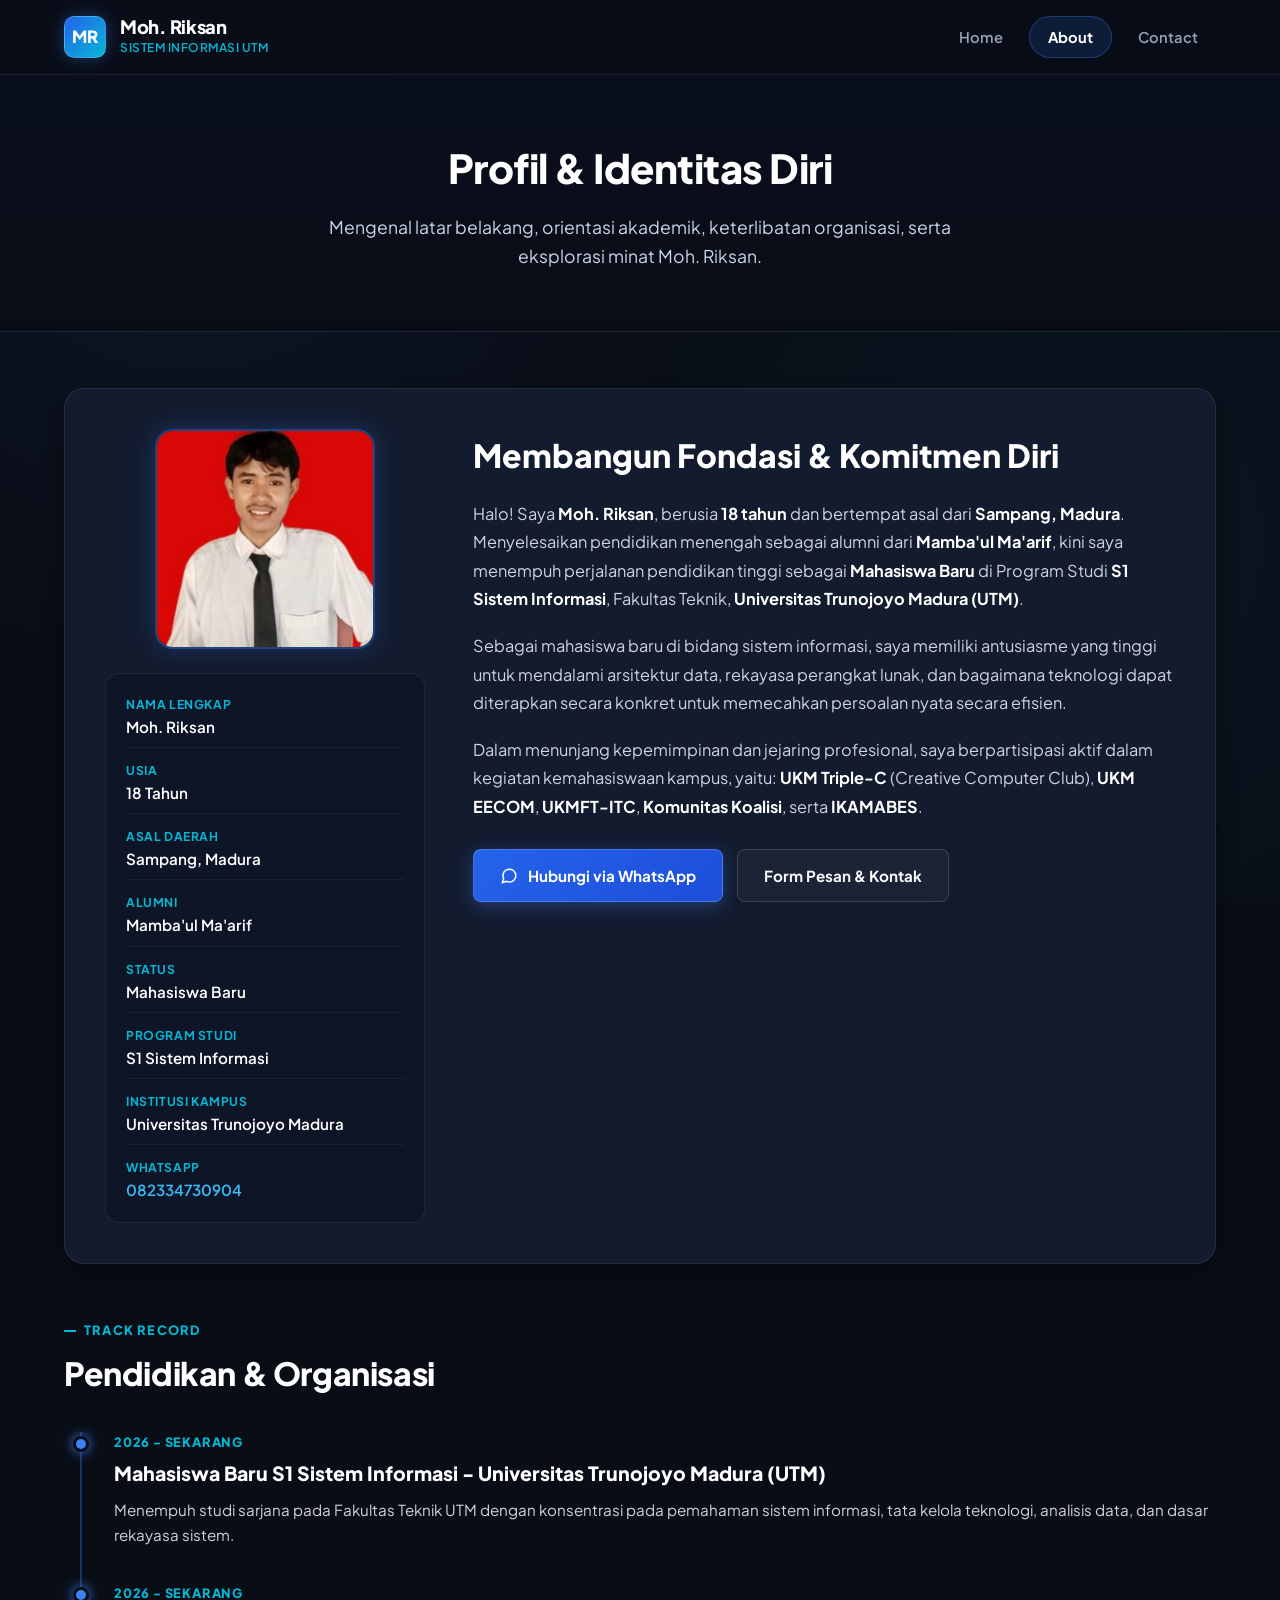
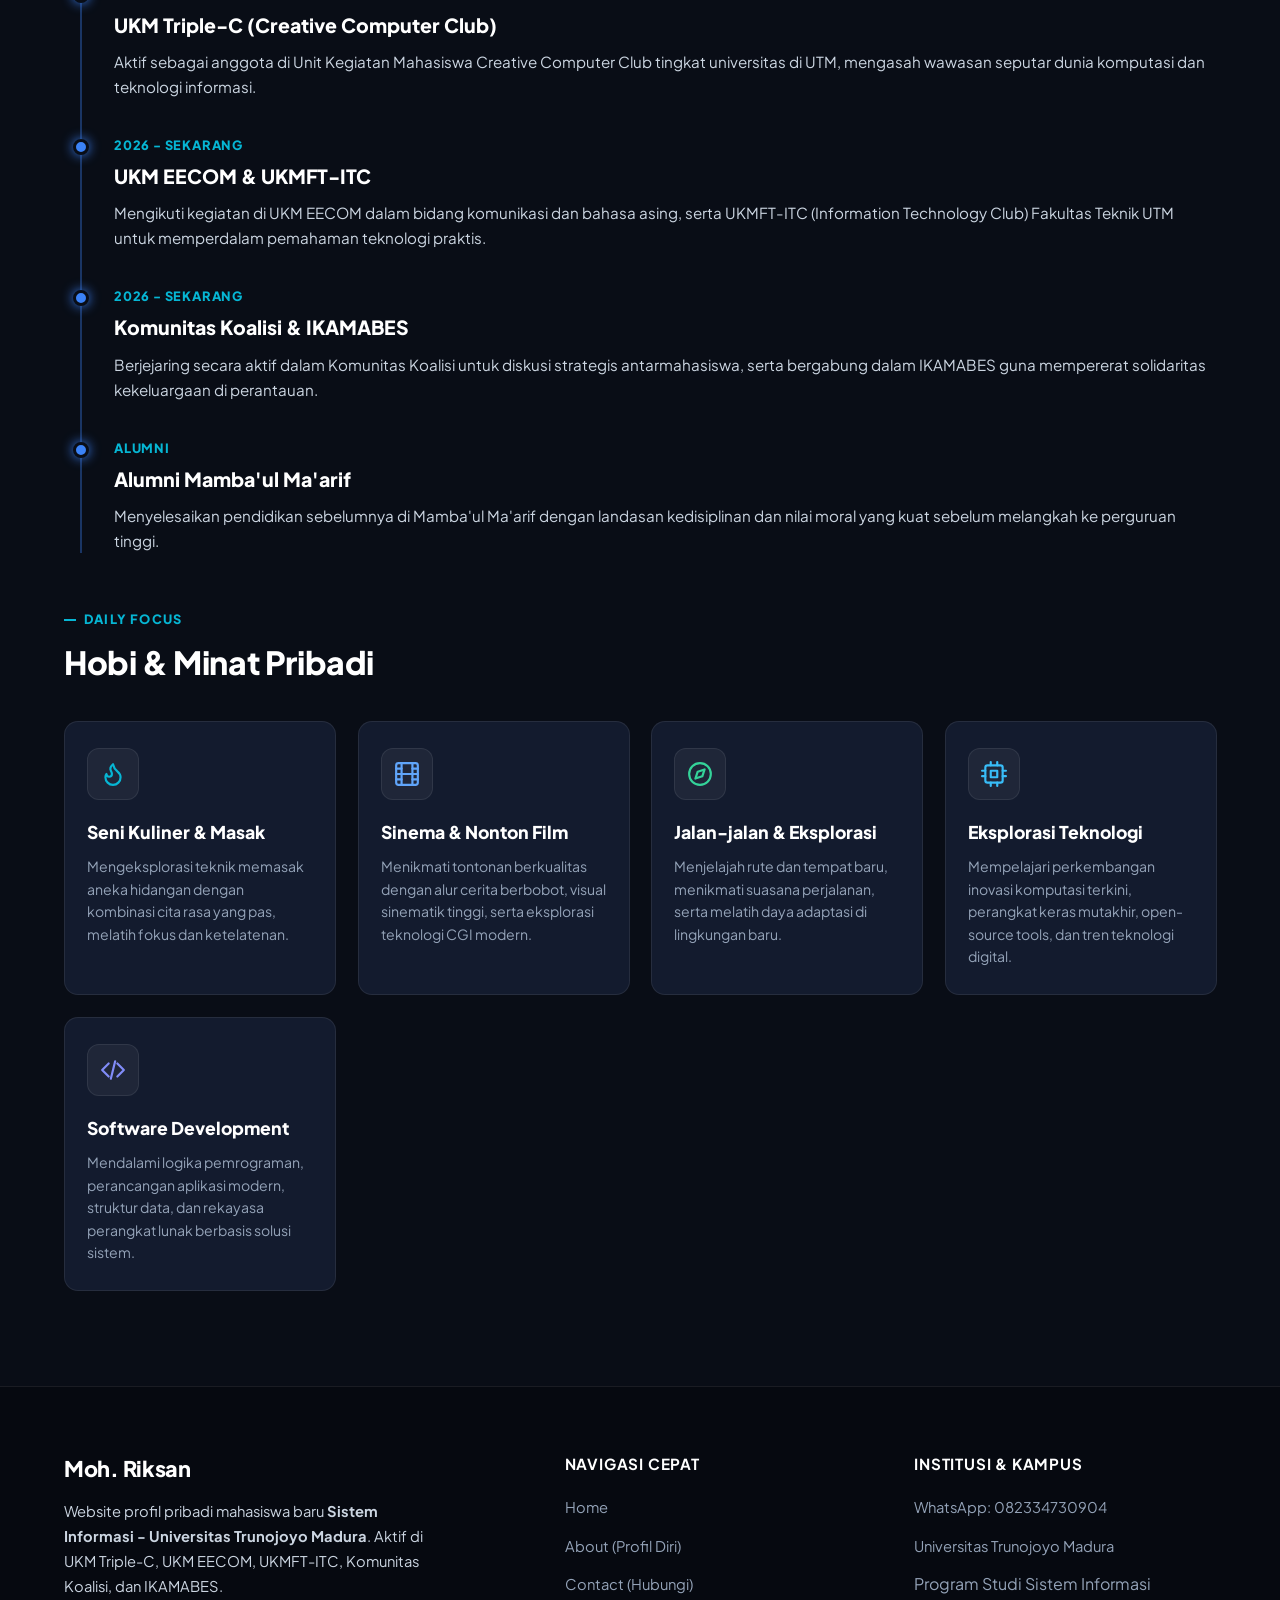
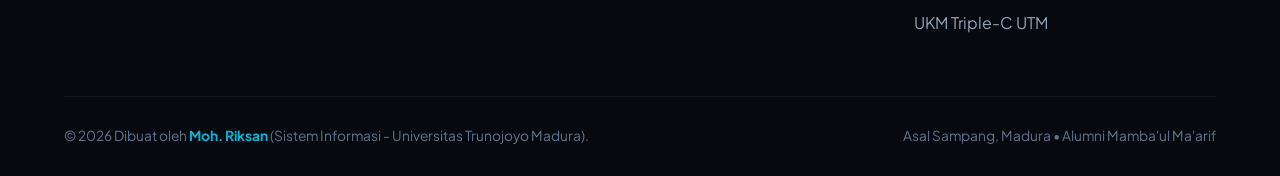
==== commit 1f484d44: "feat: ringkas hero 'Halo, Saya MOH. RIKSAN', tambah hobi Eksplorasi Teknologi & Software Development" ====
--- a/about.html
+++ b/about.html
@@ -245,14 +245,34 @@
           </div>
 
           <div class="hobby-card">
-            <div class="hobby-icon-wrap" style="color: #a78bfa;">
+            <div class="hobby-icon-wrap" style="color: #38bdf8;">
+              <svg viewBox="0 0 24 24" fill="none" stroke="currentColor" stroke-width="2" stroke-linecap="round" stroke-linejoin="round">
+                <rect x="4" y="4" width="16" height="16" rx="2" ry="2"></rect>
+                <rect x="9" y="9" width="6" height="6"></rect>
+                <line x1="9" y1="1" x2="9" y2="4"></line>
+                <line x1="15" y1="1" x2="15" y2="4"></line>
+                <line x1="9" y1="20" x2="9" y2="23"></line>
+                <line x1="15" y1="20" x2="15" y2="23"></line>
+                <line x1="20" y1="9" x2="23" y2="9"></line>
+                <line x1="20" y1="14" x2="23" y2="14"></line>
+                <line x1="1" y1="9" x2="4" y2="9"></line>
+                <line x1="1" y1="14" x2="4" y2="14"></line>
+              </svg>
+            </div>
+            <h3 class="hobby-title">Eksplorasi Teknologi</h3>
+            <p class="hobby-desc">Mempelajari perkembangan inovasi komputasi terkini, perangkat keras mutakhir, open-source tools, dan tren teknologi digital.</p>
+          </div>
+
+          <div class="hobby-card">
+            <div class="hobby-icon-wrap" style="color: #818cf8;">
               <svg viewBox="0 0 24 24" fill="none" stroke="currentColor" stroke-width="2" stroke-linecap="round" stroke-linejoin="round">
                 <polyline points="16 18 22 12 16 6"></polyline>
                 <polyline points="8 6 2 12 8 18"></polyline>
-              </svg>
-            </div>
-            <h3 class="hobby-title">Eksplorasi Teknologi</h3>
-            <p class="hobby-desc">Mengikuti perkembangan arsitektur komputer, perangkat keras, open-source tools, dan tren rekayasa perangkat lunak.</p>
+                <line x1="14" y1="4" x2="10" y2="20"></line>
+              </svg>
+            </div>
+            <h3 class="hobby-title">Software Development</h3>
+            <p class="hobby-desc">Mendalami logika pemrograman, perancangan aplikasi modern, struktur data, dan rekayasa perangkat lunak berbasis solusi sistem.</p>
           </div>
 
         </div>
--- a/css/style.css
+++ b/css/style.css
@@ -312,7 +312,7 @@
   line-height: 1.18;
   color: #ffffff;
   letter-spacing: -0.5px;
-  margin-bottom: 20px;
+  margin-bottom: 28px;
 }
 
 .hero-title .text-highlight {
@@ -579,7 +579,7 @@
 }
 
 /* --------------------------------------------------------------------------
-   8. ORGANISASI & KOMUNITAS SECTION (CORP / TECH SQUAD LOOK)
+   8. ORGANISASI & KOMUNITAS SECTION (ANIMASI & INTERAKTIF)
    -------------------------------------------------------------------------- */
 .org-grid {
   display: grid;
@@ -588,23 +588,76 @@
   margin-bottom: 56px;
 }
 
+/* Keyframe Animasi Masuk Cascading */
+@keyframes cardEntrance {
+  0% {
+    opacity: 0;
+    transform: translateY(28px) scale(0.97);
+  }
+  60% {
+    transform: translateY(-3px) scale(1.008);
+  }
+  100% {
+    opacity: 1;
+    transform: translateY(0) scale(1);
+  }
+}
+
+.spec-card, .org-card, .hobby-card {
+  animation: cardEntrance 0.65s cubic-bezier(0.2, 0.8, 0.2, 1) both;
+}
+
+.spec-card:nth-child(1), .org-card:nth-child(1), .hobby-card:nth-child(1) { animation-delay: 0.08s; }
+.spec-card:nth-child(2), .org-card:nth-child(2), .hobby-card:nth-child(2) { animation-delay: 0.16s; }
+.spec-card:nth-child(3), .org-card:nth-child(3), .hobby-card:nth-child(3) { animation-delay: 0.24s; }
+.spec-card:nth-child(4), .org-card:nth-child(4), .hobby-card:nth-child(4) { animation-delay: 0.32s; }
+.org-card:nth-child(5), .hobby-card:nth-child(5) { animation-delay: 0.40s; }
+
 .org-card {
   background-color: var(--bg-card);
   border: 1px solid var(--border);
   border-radius: var(--radius-md);
-  padding: 26px;
-  transition: var(--transition);
+  padding: 28px 26px;
+  transition: transform 0.35s cubic-bezier(0.34, 1.56, 0.64, 1), 
+              box-shadow 0.35s ease, 
+              border-color 0.35s ease, 
+              background-color 0.35s ease;
   position: relative;
   display: flex;
   flex-direction: column;
   justify-content: space-between;
+  overflow: hidden;
+}
+
+/* Efek Kilau Shimmer Cahaya Menyapu */
+.org-card::before, .hobby-card::before {
+  content: '';
+  position: absolute;
+  top: 0;
+  left: -130%;
+  width: 85%;
+  height: 100%;
+  background: linear-gradient(
+    105deg,
+    transparent 15%,
+    rgba(255, 255, 255, 0.08) 45%,
+    rgba(255, 255, 255, 0.16) 50%,
+    rgba(255, 255, 255, 0.08) 55%,
+    transparent 85%
+  );
+  transform: skewX(-22deg);
+  transition: left 0.75s cubic-bezier(0.2, 0.8, 0.2, 1);
+  pointer-events: none;
+  z-index: 2;
+}
+
+.org-card:hover::before, .hobby-card:hover::before {
+  left: 140%;
 }
 
 .org-card:hover {
   background-color: var(--bg-card-hover);
-  transform: translateY(-4px);
-  border-color: var(--border-medium);
-  box-shadow: var(--shadow-md);
+  transform: translateY(-8px) scale(1.025);
 }
 
 .org-card-header {
@@ -615,8 +668,8 @@
 }
 
 .org-badge-icon {
-  width: 48px;
-  height: 48px;
+  width: 50px;
+  height: 50px;
   border-radius: 12px;
   display: flex;
   align-items: center;
@@ -624,62 +677,70 @@
   flex-shrink: 0;
   font-size: 1.25rem;
   border: 1px solid transparent;
+  transition: transform 0.35s cubic-bezier(0.34, 1.56, 0.64, 1), box-shadow 0.35s ease;
 }
 
 .org-badge-icon svg {
-  width: 24px;
-  height: 24px;
-}
-
-/* Varian Aksen Warna Organisasi */
+  width: 25px;
+  height: 25px;
+}
+
+/* Animasi Micro-interaction Ikon saat Hover */
+.org-card:hover .org-badge-icon,
+.hobby-card:hover .hobby-icon-wrap {
+  transform: scale(1.18) translateY(-3px) rotate(6deg);
+  box-shadow: 0 6px 20px rgba(0, 0, 0, 0.45);
+}
+
+/* Varian Aksen Warna Organisasi & Neon Glow */
 .theme-triplec .org-badge-icon {
   background: rgba(59, 130, 246, 0.15);
   color: #60a5fa;
-  border-color: rgba(59, 130, 246, 0.3);
+  border-color: rgba(59, 130, 246, 0.35);
 }
 .theme-triplec:hover {
-  border-color: rgba(59, 130, 246, 0.4);
-  box-shadow: 0 0 20px rgba(59, 130, 246, 0.2);
+  border-color: rgba(59, 130, 246, 0.6);
+  box-shadow: 0 16px 36px -6px rgba(0, 0, 0, 0.7), 0 0 24px rgba(59, 130, 246, 0.35);
 }
 
 .theme-eecom .org-badge-icon {
   background: rgba(6, 182, 212, 0.15);
   color: #38bdf8;
-  border-color: rgba(6, 182, 212, 0.3);
+  border-color: rgba(6, 182, 212, 0.35);
 }
 .theme-eecom:hover {
-  border-color: rgba(6, 182, 212, 0.4);
-  box-shadow: 0 0 20px rgba(6, 182, 212, 0.2);
+  border-color: rgba(6, 182, 212, 0.6);
+  box-shadow: 0 16px 36px -6px rgba(0, 0, 0, 0.7), 0 0 24px rgba(6, 182, 212, 0.35);
 }
 
 .theme-itc .org-badge-icon {
   background: rgba(245, 158, 11, 0.15);
   color: #fbbf24;
-  border-color: rgba(245, 158, 11, 0.3);
+  border-color: rgba(245, 158, 11, 0.35);
 }
 .theme-itc:hover {
-  border-color: rgba(245, 158, 11, 0.4);
-  box-shadow: 0 0 20px rgba(245, 158, 11, 0.18);
+  border-color: rgba(245, 158, 11, 0.6);
+  box-shadow: 0 16px 36px -6px rgba(0, 0, 0, 0.7), 0 0 24px rgba(245, 158, 11, 0.35);
 }
 
 .theme-koalisi .org-badge-icon {
   background: rgba(139, 92, 246, 0.15);
   color: #a78bfa;
-  border-color: rgba(139, 92, 246, 0.3);
+  border-color: rgba(139, 92, 246, 0.35);
 }
 .theme-koalisi:hover {
-  border-color: rgba(139, 92, 246, 0.4);
-  box-shadow: 0 0 20px rgba(139, 92, 246, 0.2);
+  border-color: rgba(139, 92, 246, 0.6);
+  box-shadow: 0 16px 36px -6px rgba(0, 0, 0, 0.7), 0 0 24px rgba(139, 92, 246, 0.35);
 }
 
 .theme-ikamabes .org-badge-icon {
   background: rgba(16, 185, 129, 0.15);
   color: #34d399;
-  border-color: rgba(16, 185, 129, 0.3);
+  border-color: rgba(16, 185, 129, 0.35);
 }
 .theme-ikamabes:hover {
-  border-color: rgba(16, 185, 129, 0.4);
-  box-shadow: 0 0 20px rgba(16, 185, 129, 0.2);
+  border-color: rgba(16, 185, 129, 0.6);
+  box-shadow: 0 16px 36px -6px rgba(0, 0, 0, 0.7), 0 0 24px rgba(16, 185, 129, 0.35);
 }
 
 .org-title-group h3 {
@@ -687,6 +748,12 @@
   font-weight: 800;
   color: #ffffff;
   margin-bottom: 2px;
+  transition: color 0.3s ease, text-shadow 0.3s ease;
+}
+
+.org-card:hover .org-title-group h3 {
+  color: #38bdf8;
+  text-shadow: 0 0 12px rgba(56, 189, 248, 0.35);
 }
 
 .org-type-tag {
@@ -704,7 +771,7 @@
 }
 
 /* --------------------------------------------------------------------------
-   9. HOBI & MINAT PRIBADI SECTION
+   9. HOBI & MINAT PRIBADI SECTION (ANIMASI & INTERAKTIF)
    -------------------------------------------------------------------------- */
 .hobbies-grid {
   display: grid;
@@ -719,37 +786,42 @@
   border-radius: var(--radius-md);
   padding: 26px 22px;
   text-align: left;
-  transition: var(--transition);
+  transition: transform 0.35s cubic-bezier(0.34, 1.56, 0.64, 1), 
+              box-shadow 0.35s ease, 
+              border-color 0.35s ease, 
+              background-color 0.35s ease;
   position: relative;
   overflow: hidden;
 }
 
 .hobby-card:hover {
-  transform: translateY(-4px);
+  transform: translateY(-8px) scale(1.025);
   background-color: var(--bg-card-hover);
-  border-color: var(--border-medium);
-  box-shadow: var(--shadow-md);
+  border-color: rgba(59, 130, 246, 0.5);
+  box-shadow: 0 16px 36px -6px rgba(0, 0, 0, 0.7), 0 0 22px rgba(59, 130, 246, 0.3);
 }
 
 .hobby-card::after {
   content: '';
   position: absolute;
   bottom: 0;
-  left: 0;
-  width: 100%;
-  height: 2px;
-  background: linear-gradient(90deg, var(--primary), var(--secondary));
-  opacity: 0;
-  transition: var(--transition);
+  left: 50%;
+  transform: translateX(-50%);
+  width: 0;
+  height: 3px;
+  background: linear-gradient(90deg, #3b82f6, #06b6d4, #818cf8);
+  border-radius: var(--radius-full);
+  transition: width 0.45s cubic-bezier(0.16, 1, 0.3, 1);
+  box-shadow: 0 0 12px rgba(59, 130, 246, 0.8);
 }
 
 .hobby-card:hover::after {
-  opacity: 1;
+  width: 85%;
 }
 
 .hobby-icon-wrap {
-  width: 50px;
-  height: 50px;
+  width: 52px;
+  height: 52px;
   border-radius: 12px;
   background: rgba(255, 255, 255, 0.05);
   border: 1px solid var(--border);
@@ -757,7 +829,32 @@
   align-items: center;
   justify-content: center;
   color: var(--secondary);
-  margin-bottom: 16px;
+  margin-bottom: 18px;
+  transition: transform 0.35s cubic-bezier(0.34, 1.56, 0.64, 1), box-shadow 0.35s ease;
+}
+
+.hobby-icon-wrap svg {
+  width: 26px;
+  height: 26px;
+}
+
+.hobby-title {
+  font-weight: 800;
+  font-size: 1.1rem;
+  color: #ffffff;
+  margin-bottom: 8px;
+  transition: color 0.3s ease, text-shadow 0.3s ease;
+}
+
+.hobby-card:hover .hobby-title {
+  color: #38bdf8;
+  text-shadow: 0 0 12px rgba(56, 189, 248, 0.35);
+}
+
+.hobby-desc {
+  font-size: 0.88rem;
+  color: var(--text-muted);
+  line-height: 1.6;
 }
 
 .hobby-icon-wrap svg {
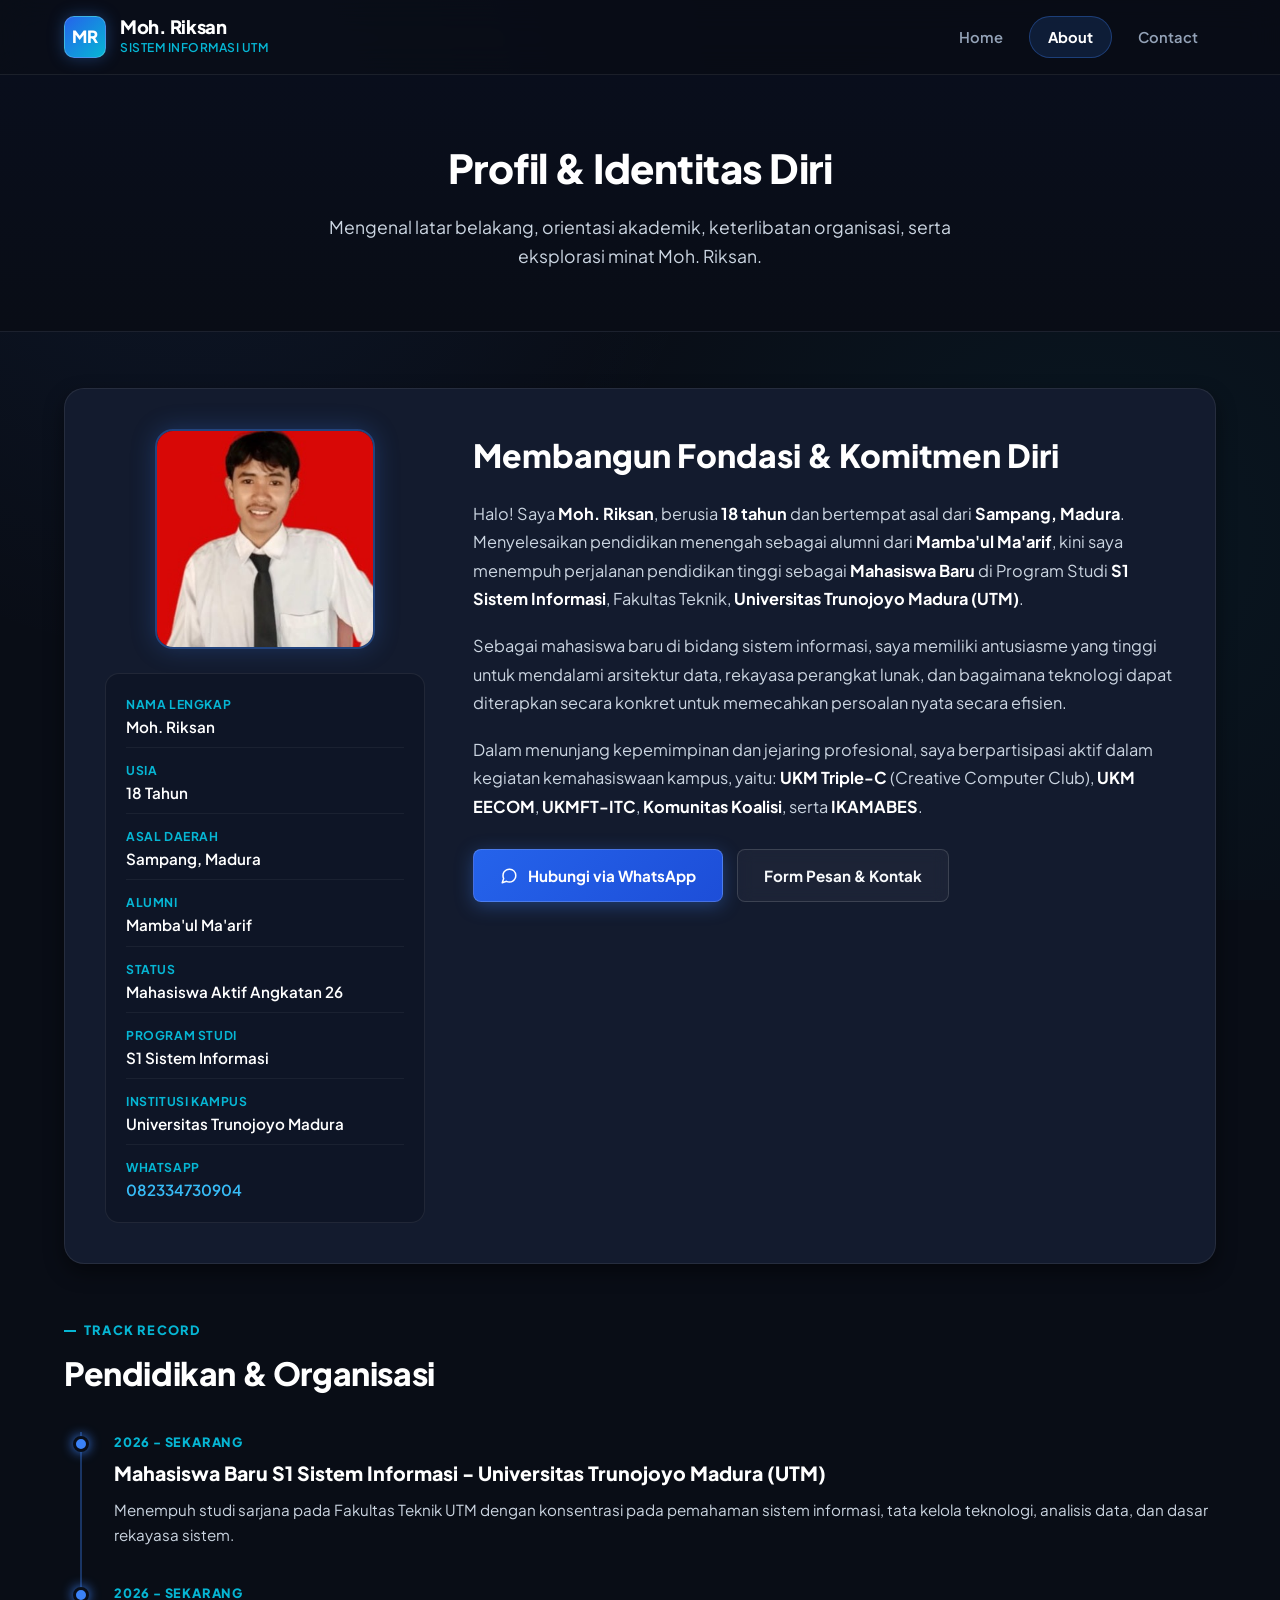
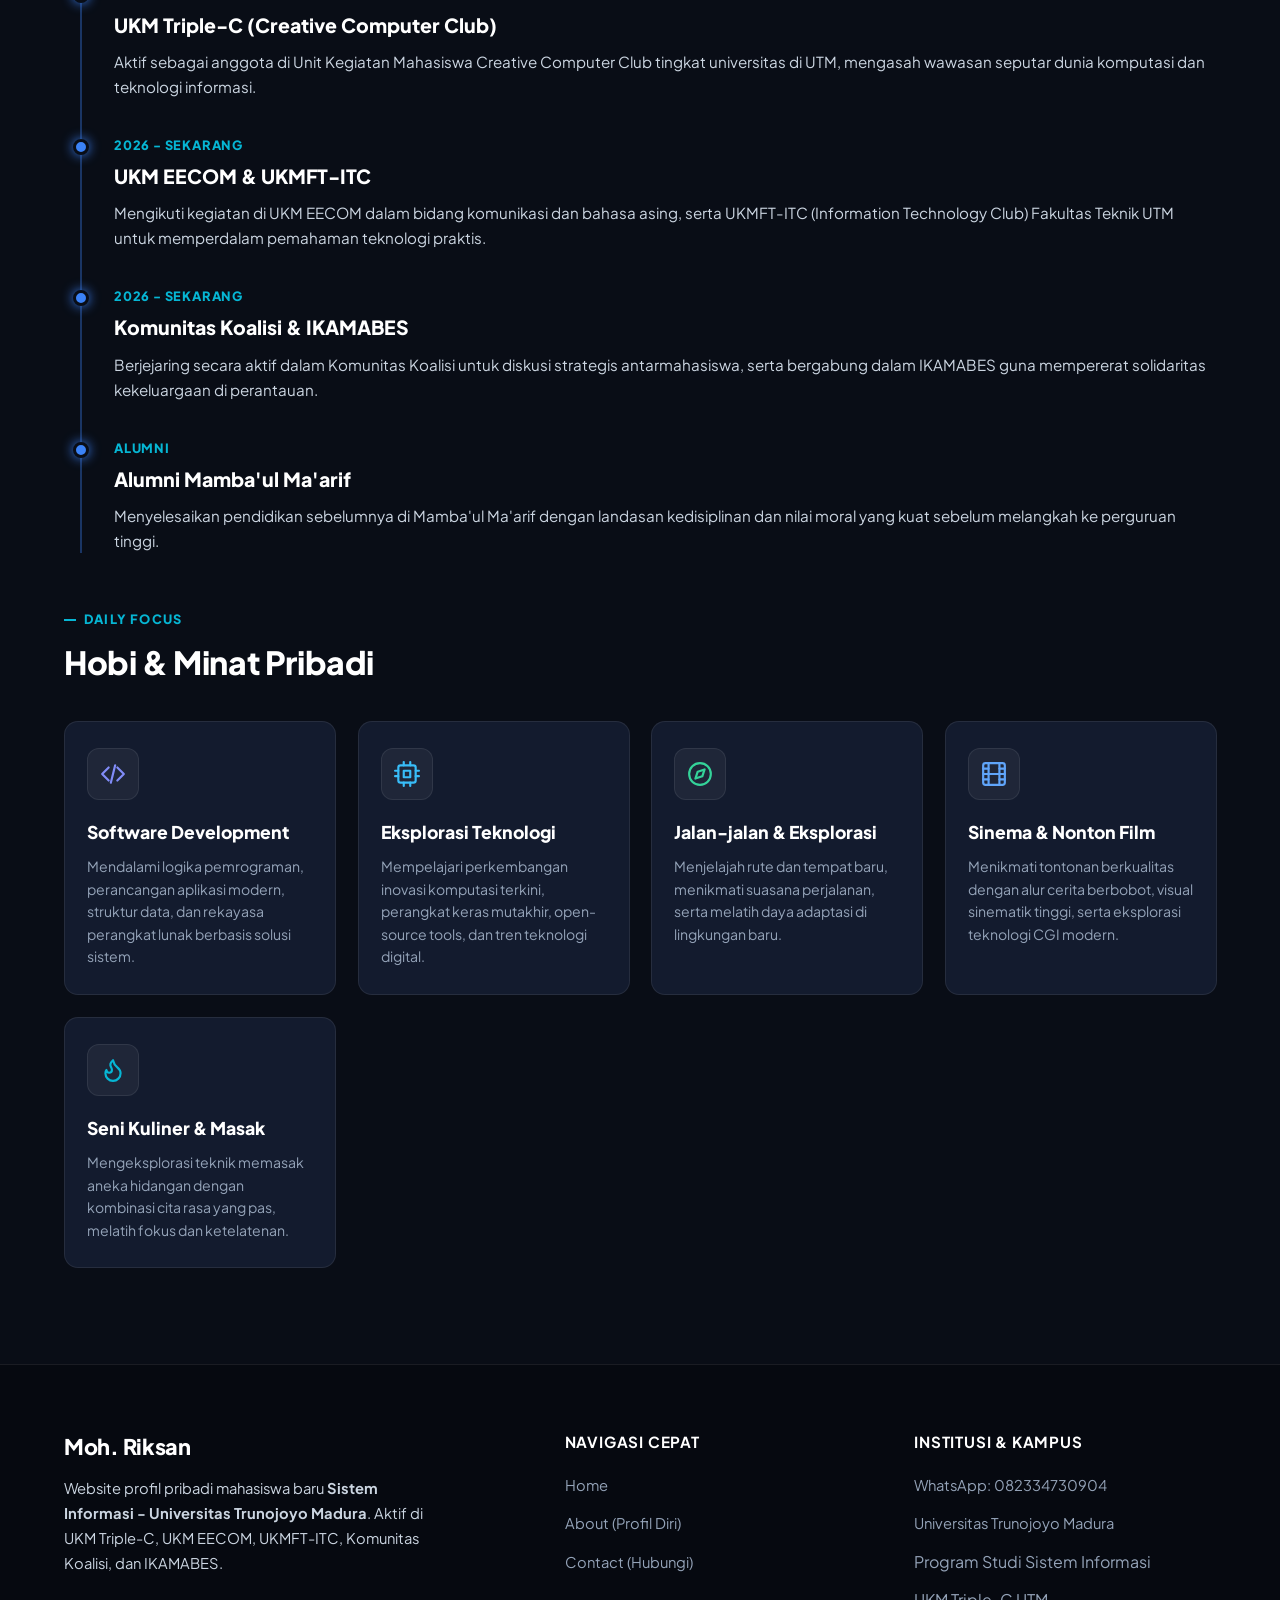
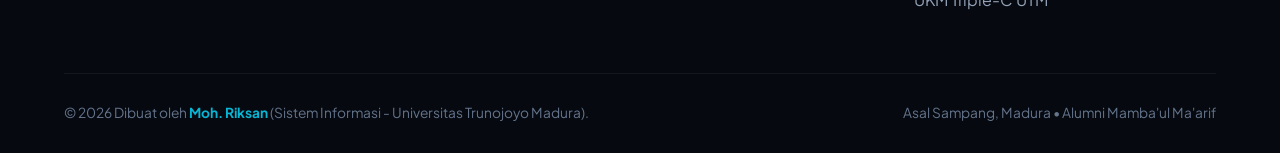
==== commit 629a4899: "feat: ubah kartu umur menjadi status Mahasiswa Aktif Angkatan 26 dan balik urutan hobi diawali Softw" ====
--- a/about.html
+++ b/about.html
@@ -92,7 +92,7 @@
             </div>
             <div class="biodata-item">
               <span class="biodata-label">Status</span>
-              <span class="biodata-value">Mahasiswa Baru</span>
+              <span class="biodata-value">Mahasiswa Aktif Angkatan 26</span>
             </div>
             <div class="biodata-item">
               <span class="biodata-label">Program Studi</span>
@@ -206,44 +206,20 @@
 
         <div class="hobbies-grid">
           
-          <div class="hobby-card">
-            <div class="hobby-icon-wrap">
-              <svg viewBox="0 0 24 24" fill="none" stroke="currentColor" stroke-width="2" stroke-linecap="round" stroke-linejoin="round">
-                <path d="M8.5 14.5A2.5 2.5 0 0 0 11 12c0-1.38-.5-2-1-3-1.072-2.143-.224-4.054 2-6 .5 2.5 2 4.9 4 6.5 2 1.6 3 3.5 3 5.5a7 7 0 1 1-14 0c0-1.153.433-2.294 1-3a2.5 2.5 0 0 0 2.5 2.5z"></path>
-              </svg>
-            </div>
-            <h3 class="hobby-title">Seni Kuliner &amp; Masak</h3>
-            <p class="hobby-desc">Mengeksplorasi teknik memasak aneka hidangan dengan kombinasi cita rasa yang pas, melatih fokus dan ketelatenan.</p>
-          </div>
-
-          <div class="hobby-card">
-            <div class="hobby-icon-wrap" style="color: #60a5fa;">
-              <svg viewBox="0 0 24 24" fill="none" stroke="currentColor" stroke-width="2" stroke-linecap="round" stroke-linejoin="round">
-                <rect x="2" y="2" width="20" height="20" rx="2.18" ry="2.18"></rect>
-                <line x1="7" y1="2" x2="7" y2="22"></line>
-                <line x1="17" y1="2" x2="17" y2="22"></line>
-                <line x1="2" y1="12" x2="22" y2="12"></line>
-                <line x1="2" y1="7" x2="7" y2="7"></line>
-                <line x1="2" y1="17" x2="7" y2="17"></line>
-                <line x1="17" y1="17" x2="22" y2="17"></line>
-                <line x1="17" y1="7" x2="22" y2="7"></line>
-              </svg>
-            </div>
-            <h3 class="hobby-title">Sinema &amp; Nonton Film</h3>
-            <p class="hobby-desc">Menikmati tontonan berkualitas dengan alur cerita berbobot, visual sinematik tinggi, serta eksplorasi teknologi CGI modern.</p>
-          </div>
-
-          <div class="hobby-card">
-            <div class="hobby-icon-wrap" style="color: #34d399;">
-              <svg viewBox="0 0 24 24" fill="none" stroke="currentColor" stroke-width="2" stroke-linecap="round" stroke-linejoin="round">
-                <circle cx="12" cy="12" r="10"></circle>
-                <polygon points="16.24 7.76 14.12 14.12 7.76 16.24 9.88 9.88 16.24 7.76"></polygon>
-              </svg>
-            </div>
-            <h3 class="hobby-title">Jalan-jalan &amp; Eksplorasi</h3>
-            <p class="hobby-desc">Menjelajah rute dan tempat baru, menikmati suasana perjalanan, serta melatih daya adaptasi di lingkungan baru.</p>
-          </div>
-
+          <!-- 1. Software Development -->
+          <div class="hobby-card">
+            <div class="hobby-icon-wrap" style="color: #818cf8;">
+              <svg viewBox="0 0 24 24" fill="none" stroke="currentColor" stroke-width="2" stroke-linecap="round" stroke-linejoin="round">
+                <polyline points="16 18 22 12 16 6"></polyline>
+                <polyline points="8 6 2 12 8 18"></polyline>
+                <line x1="14" y1="4" x2="10" y2="20"></line>
+              </svg>
+            </div>
+            <h3 class="hobby-title">Software Development</h3>
+            <p class="hobby-desc">Mendalami logika pemrograman, perancangan aplikasi modern, struktur data, dan rekayasa perangkat lunak berbasis solusi sistem.</p>
+          </div>
+
+          <!-- 2. Eksplorasi Teknologi -->
           <div class="hobby-card">
             <div class="hobby-icon-wrap" style="color: #38bdf8;">
               <svg viewBox="0 0 24 24" fill="none" stroke="currentColor" stroke-width="2" stroke-linecap="round" stroke-linejoin="round">
@@ -263,16 +239,45 @@
             <p class="hobby-desc">Mempelajari perkembangan inovasi komputasi terkini, perangkat keras mutakhir, open-source tools, dan tren teknologi digital.</p>
           </div>
 
-          <div class="hobby-card">
-            <div class="hobby-icon-wrap" style="color: #818cf8;">
-              <svg viewBox="0 0 24 24" fill="none" stroke="currentColor" stroke-width="2" stroke-linecap="round" stroke-linejoin="round">
-                <polyline points="16 18 22 12 16 6"></polyline>
-                <polyline points="8 6 2 12 8 18"></polyline>
-                <line x1="14" y1="4" x2="10" y2="20"></line>
-              </svg>
-            </div>
-            <h3 class="hobby-title">Software Development</h3>
-            <p class="hobby-desc">Mendalami logika pemrograman, perancangan aplikasi modern, struktur data, dan rekayasa perangkat lunak berbasis solusi sistem.</p>
+          <!-- 3. Jalan-jalan & Eksplorasi -->
+          <div class="hobby-card">
+            <div class="hobby-icon-wrap" style="color: #34d399;">
+              <svg viewBox="0 0 24 24" fill="none" stroke="currentColor" stroke-width="2" stroke-linecap="round" stroke-linejoin="round">
+                <circle cx="12" cy="12" r="10"></circle>
+                <polygon points="16.24 7.76 14.12 14.12 7.76 16.24 9.88 9.88 16.24 7.76"></polygon>
+              </svg>
+            </div>
+            <h3 class="hobby-title">Jalan-jalan &amp; Eksplorasi</h3>
+            <p class="hobby-desc">Menjelajah rute dan tempat baru, menikmati suasana perjalanan, serta melatih daya adaptasi di lingkungan baru.</p>
+          </div>
+
+          <!-- 4. Sinema & Nonton Film -->
+          <div class="hobby-card">
+            <div class="hobby-icon-wrap" style="color: #60a5fa;">
+              <svg viewBox="0 0 24 24" fill="none" stroke="currentColor" stroke-width="2" stroke-linecap="round" stroke-linejoin="round">
+                <rect x="2" y="2" width="20" height="20" rx="2.18" ry="2.18"></rect>
+                <line x1="7" y1="2" x2="7" y2="22"></line>
+                <line x1="17" y1="2" x2="17" y2="22"></line>
+                <line x1="2" y1="12" x2="22" y2="12"></line>
+                <line x1="2" y1="7" x2="7" y2="7"></line>
+                <line x1="2" y1="17" x2="7" y2="17"></line>
+                <line x1="17" y1="17" x2="22" y2="17"></line>
+                <line x1="17" y1="7" x2="22" y2="7"></line>
+              </svg>
+            </div>
+            <h3 class="hobby-title">Sinema &amp; Nonton Film</h3>
+            <p class="hobby-desc">Menikmati tontonan berkualitas dengan alur cerita berbobot, visual sinematik tinggi, serta eksplorasi teknologi CGI modern.</p>
+          </div>
+
+          <!-- 5. Seni Kuliner & Masak -->
+          <div class="hobby-card">
+            <div class="hobby-icon-wrap">
+              <svg viewBox="0 0 24 24" fill="none" stroke="currentColor" stroke-width="2" stroke-linecap="round" stroke-linejoin="round">
+                <path d="M8.5 14.5A2.5 2.5 0 0 0 11 12c0-1.38-.5-2-1-3-1.072-2.143-.224-4.054 2-6 .5 2.5 2 4.9 4 6.5 2 1.6 3 3.5 3 5.5a7 7 0 1 1-14 0c0-1.153.433-2.294 1-3a2.5 2.5 0 0 0 2.5 2.5z"></path>
+              </svg>
+            </div>
+            <h3 class="hobby-title">Seni Kuliner &amp; Masak</h3>
+            <p class="hobby-desc">Mengeksplorasi teknik memasak aneka hidangan dengan kombinasi cita rasa yang pas, melatih fokus dan ketelatenan.</p>
           </div>
 
         </div>
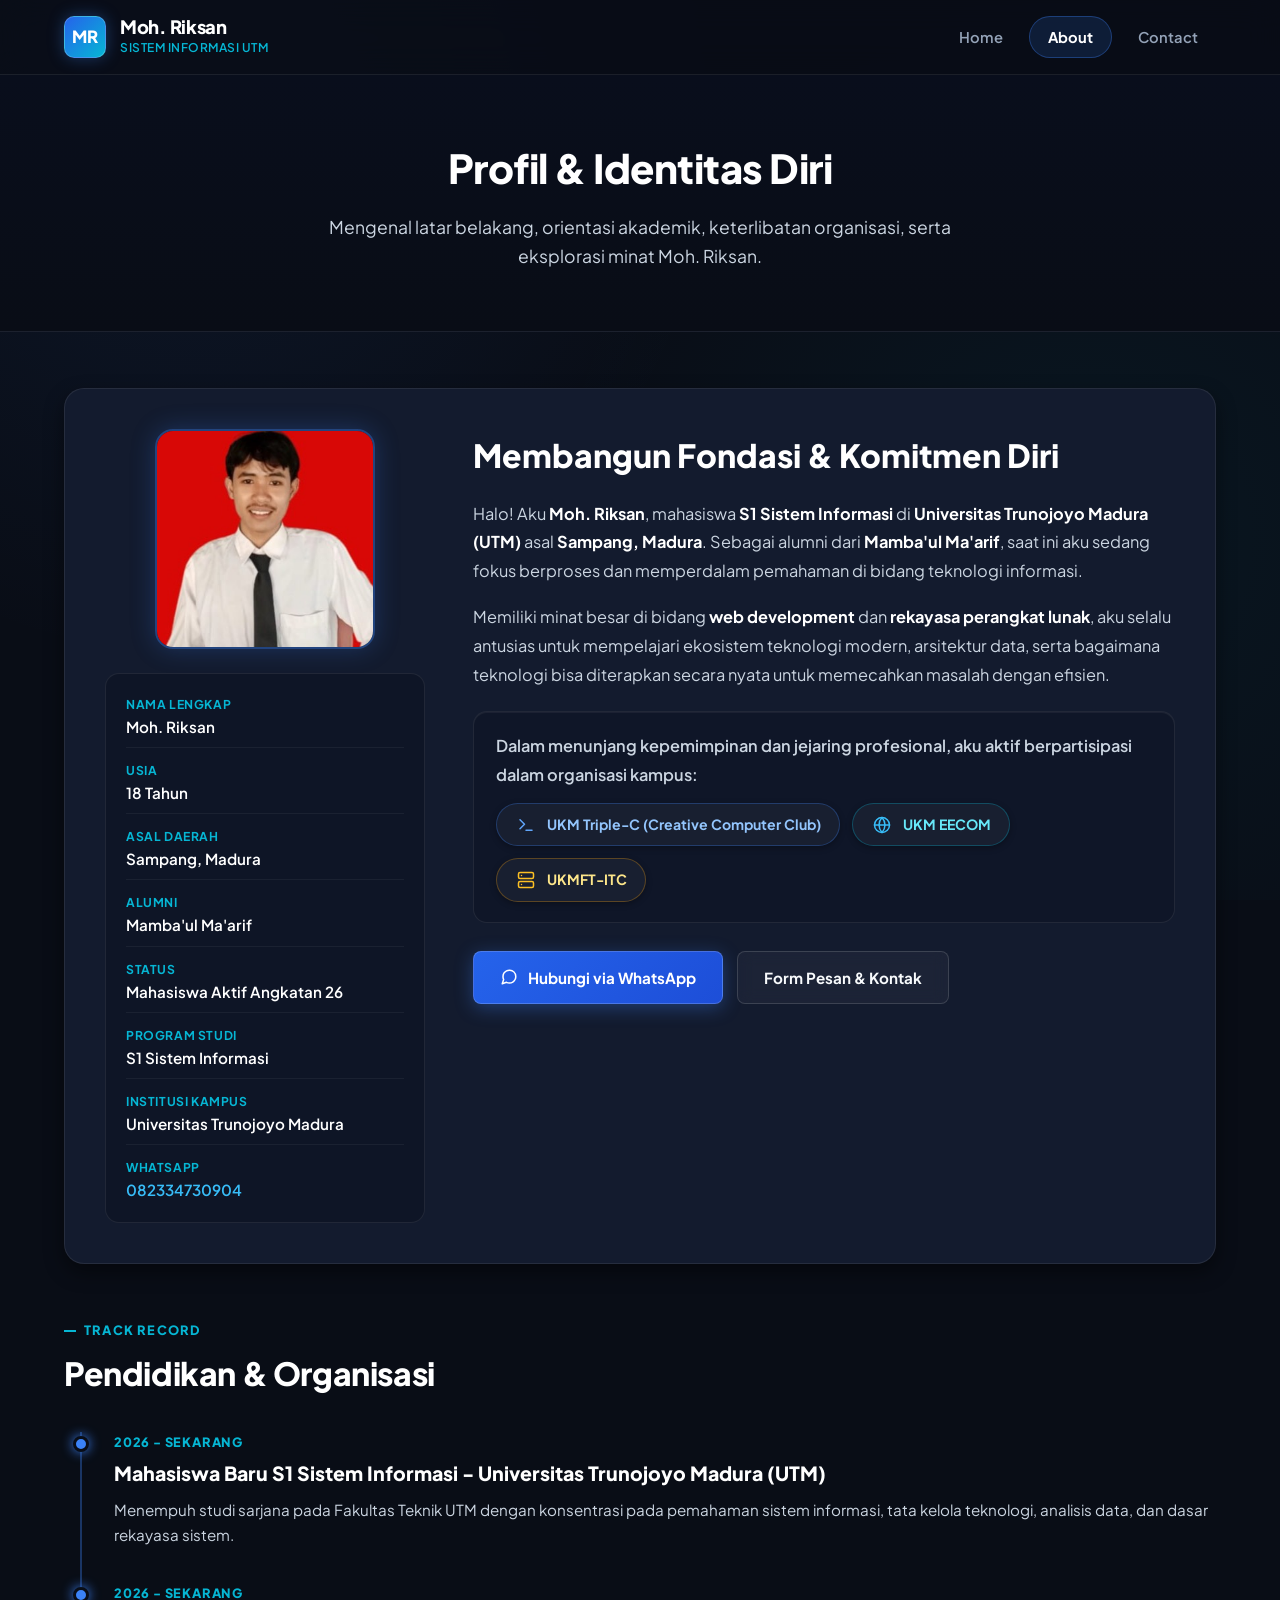
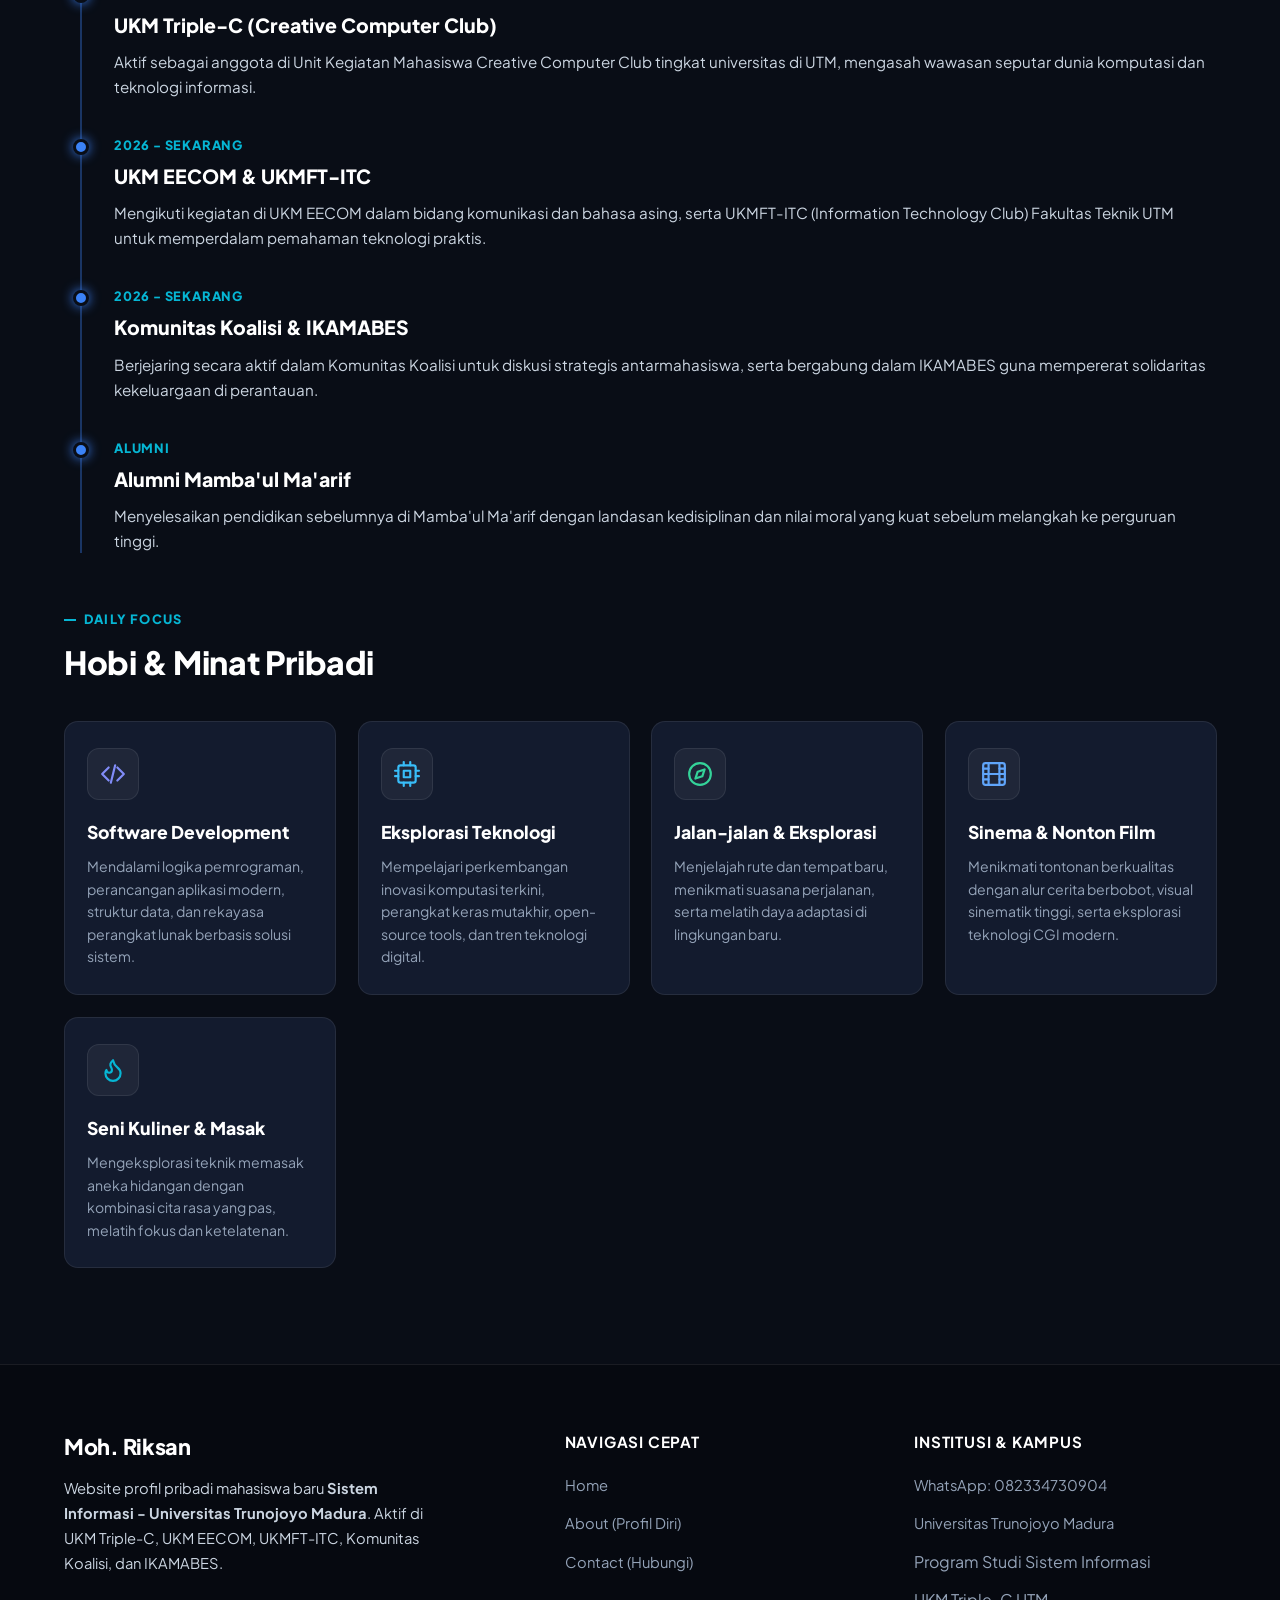
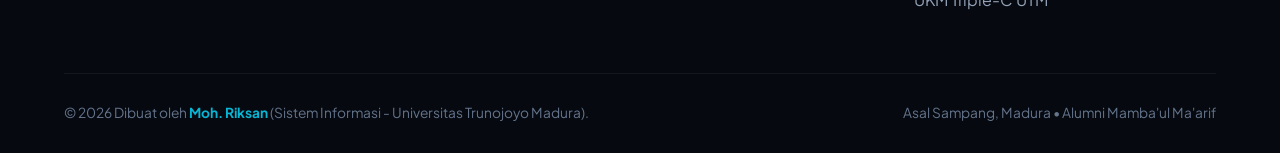
==== commit 8eadce80: "feat: perbarui teks narasi & tambahkan badge pills interaktif organisasi kampus di halaman About" ====
--- a/about.html
+++ b/about.html
@@ -113,14 +113,57 @@
         <div class="about-bio-text">
           <h2>Membangun Fondasi &amp; Komitmen Diri</h2>
           <p>
-            Halo! Saya <strong>Moh. Riksan</strong>, berusia <strong>18 tahun</strong> dan bertempat asal dari <strong>Sampang, Madura</strong>. Menyelesaikan pendidikan menengah sebagai alumni dari <strong>Mamba'ul Ma'arif</strong>, kini saya menempuh perjalanan pendidikan tinggi sebagai <strong>Mahasiswa Baru</strong> di Program Studi <strong>S1 Sistem Informasi</strong>, Fakultas Teknik, <strong>Universitas Trunojoyo Madura (UTM)</strong>.
+            Halo! Aku <strong>Moh. Riksan</strong>, mahasiswa <strong>S1 Sistem Informasi</strong> di <strong>Universitas Trunojoyo Madura (UTM)</strong> asal <strong>Sampang, Madura</strong>. Sebagai alumni dari <strong>Mamba'ul Ma'arif</strong>, saat ini aku sedang fokus berproses dan memperdalam pemahaman di bidang teknologi informasi.
           </p>
           <p>
-            Sebagai mahasiswa baru di bidang sistem informasi, saya memiliki antusiasme yang tinggi untuk mendalami arsitektur data, rekayasa perangkat lunak, dan bagaimana teknologi dapat diterapkan secara konkret untuk memecahkan persoalan nyata secara efisien.
+            Memiliki minat besar di bidang <strong>web development</strong> dan <strong>rekayasa perangkat lunak</strong>, aku selalu antusias untuk mempelajari ekosistem teknologi modern, arsitektur data, serta bagaimana teknologi bisa diterapkan secara nyata untuk memecahkan masalah dengan efisien.
           </p>
-          <p>
-            Dalam menunjang kepemimpinan dan jejaring profesional, saya berpartisipasi aktif dalam kegiatan kemahasiswaan kampus, yaitu: <strong>UKM Triple-C</strong> (Creative Computer Club), <strong>UKM EECOM</strong>, <strong>UKMFT-ITC</strong>, <strong>Komunitas Koalisi</strong>, serta <strong>IKAMABES</strong>.
-          </p>
+          
+          <!-- Bagian Organisasi Kampus (Pills Interaktif) -->
+          <div class="org-pills-section">
+            <p class="org-intro-text">
+              Dalam menunjang kepemimpinan dan jejaring profesional, aku aktif berpartisipasi dalam organisasi kampus:
+            </p>
+            <div class="org-pills-list">
+              
+              <!-- 1. UKM Triple-C -->
+              <div class="org-pill theme-triplec-pill" title="Creative Computer Club - Universitas Trunojoyo Madura">
+                <span class="pill-icon">
+                  <svg viewBox="0 0 24 24" fill="none" stroke="currentColor" stroke-width="2" stroke-linecap="round" stroke-linejoin="round">
+                    <polyline points="4 17 10 11 4 5"></polyline>
+                    <line x1="12" y1="19" x2="20" y2="19"></line>
+                  </svg>
+                </span>
+                <span class="pill-text">UKM Triple-C (Creative Computer Club)</span>
+              </div>
+
+              <!-- 2. UKM EECOM -->
+              <div class="org-pill theme-eecom-pill" title="Komunikasi & Bahasa Asing">
+                <span class="pill-icon">
+                  <svg viewBox="0 0 24 24" fill="none" stroke="currentColor" stroke-width="2" stroke-linecap="round" stroke-linejoin="round">
+                    <circle cx="12" cy="12" r="10"></circle>
+                    <line x1="2" y1="12" x2="22" y2="12"></line>
+                    <path d="M12 2a15.3 15.3 0 0 1 4 10 15.3 15.3 0 0 1-4 10 15.3 15.3 0 0 1-4-10 15.3 15.3 0 0 1 4-10z"></path>
+                  </svg>
+                </span>
+                <span class="pill-text">UKM EECOM</span>
+              </div>
+
+              <!-- 3. UKMFT-ITC -->
+              <div class="org-pill theme-itc-pill" title="IT Club Fakultas Teknik UTM">
+                <span class="pill-icon">
+                  <svg viewBox="0 0 24 24" fill="none" stroke="currentColor" stroke-width="2" stroke-linecap="round" stroke-linejoin="round">
+                    <rect x="2" y="2" width="20" height="8" rx="2" ry="2"></rect>
+                    <rect x="2" y="14" width="20" height="8" rx="2" ry="2"></rect>
+                    <line x1="6" y1="6" x2="6.01" y2="6"></line>
+                    <line x1="6" y1="18" x2="6.01" y2="18"></line>
+                  </svg>
+                </span>
+                <span class="pill-text">UKMFT-ITC</span>
+              </div>
+
+            </div>
+          </div>
           
           <div style="margin-top: 28px; display: flex; gap: 14px; flex-wrap: wrap;">
             <a href="https://wa.me/6282334730904" target="_blank" rel="noopener" class="btn btn-primary">
--- a/css/style.css
+++ b/css/style.css
@@ -983,6 +983,114 @@
   color: #ffffff;
 }
 
+/* Organisasi Badges / Pills Interaktif di Halaman About */
+.org-pills-section {
+  margin: 22px 0 20px;
+  background: rgba(14, 21, 38, 0.65);
+  border: 1px solid var(--border);
+  padding: 20px 22px;
+  border-radius: var(--radius-md);
+  box-shadow: inset 0 1px 0 rgba(255, 255, 255, 0.05);
+}
+
+.org-intro-text {
+  font-size: 0.96rem;
+  color: var(--text-sub);
+  margin-bottom: 14px !important;
+  font-weight: 600;
+  line-height: 1.6;
+}
+
+.org-pills-list {
+  display: flex;
+  flex-wrap: wrap;
+  gap: 12px;
+}
+
+.org-pill {
+  display: inline-flex;
+  align-items: center;
+  gap: 10px;
+  padding: 9px 18px;
+  border-radius: var(--radius-full);
+  background: rgba(255, 255, 255, 0.04);
+  border: 1px solid var(--border-medium);
+  color: var(--text-main);
+  font-size: 0.88rem;
+  font-weight: 700;
+  cursor: default;
+  transition: all 0.3s cubic-bezier(0.34, 1.56, 0.64, 1);
+  box-shadow: var(--shadow-sm);
+  user-select: none;
+}
+
+.org-pill .pill-icon {
+  display: flex;
+  align-items: center;
+  justify-content: center;
+  width: 22px;
+  height: 22px;
+  transition: transform 0.3s ease;
+}
+
+.org-pill .pill-icon svg {
+  width: 18px;
+  height: 18px;
+}
+
+.org-pill:hover {
+  transform: translateY(-3px) scale(1.03);
+}
+
+.org-pill:hover .pill-icon {
+  transform: scale(1.2) rotate(6deg);
+}
+
+/* Triple-C Theme */
+.theme-triplec-pill {
+  color: #93c5fd;
+  border-color: rgba(59, 130, 246, 0.3);
+}
+.theme-triplec-pill .pill-icon {
+  color: #60a5fa;
+}
+.theme-triplec-pill:hover {
+  background: rgba(59, 130, 246, 0.16);
+  border-color: rgba(59, 130, 246, 0.6);
+  color: #ffffff;
+  box-shadow: 0 8px 20px -4px rgba(59, 130, 246, 0.45);
+}
+
+/* EECOM Theme */
+.theme-eecom-pill {
+  color: #67e8f9;
+  border-color: rgba(6, 182, 212, 0.3);
+}
+.theme-eecom-pill .pill-icon {
+  color: #38bdf8;
+}
+.theme-eecom-pill:hover {
+  background: rgba(6, 182, 212, 0.16);
+  border-color: rgba(6, 182, 212, 0.6);
+  color: #ffffff;
+  box-shadow: 0 8px 20px -4px rgba(6, 182, 212, 0.45);
+}
+
+/* UKMFT-ITC Theme */
+.theme-itc-pill {
+  color: #fde68a;
+  border-color: rgba(245, 158, 11, 0.3);
+}
+.theme-itc-pill .pill-icon {
+  color: #fbbf24;
+}
+.theme-itc-pill:hover {
+  background: rgba(245, 158, 11, 0.16);
+  border-color: rgba(245, 158, 11, 0.6);
+  color: #ffffff;
+  box-shadow: 0 8px 20px -4px rgba(245, 158, 11, 0.45);
+}
+
 /* Timeline Perjalanan & Organisasi */
 .timeline {
   position: relative;
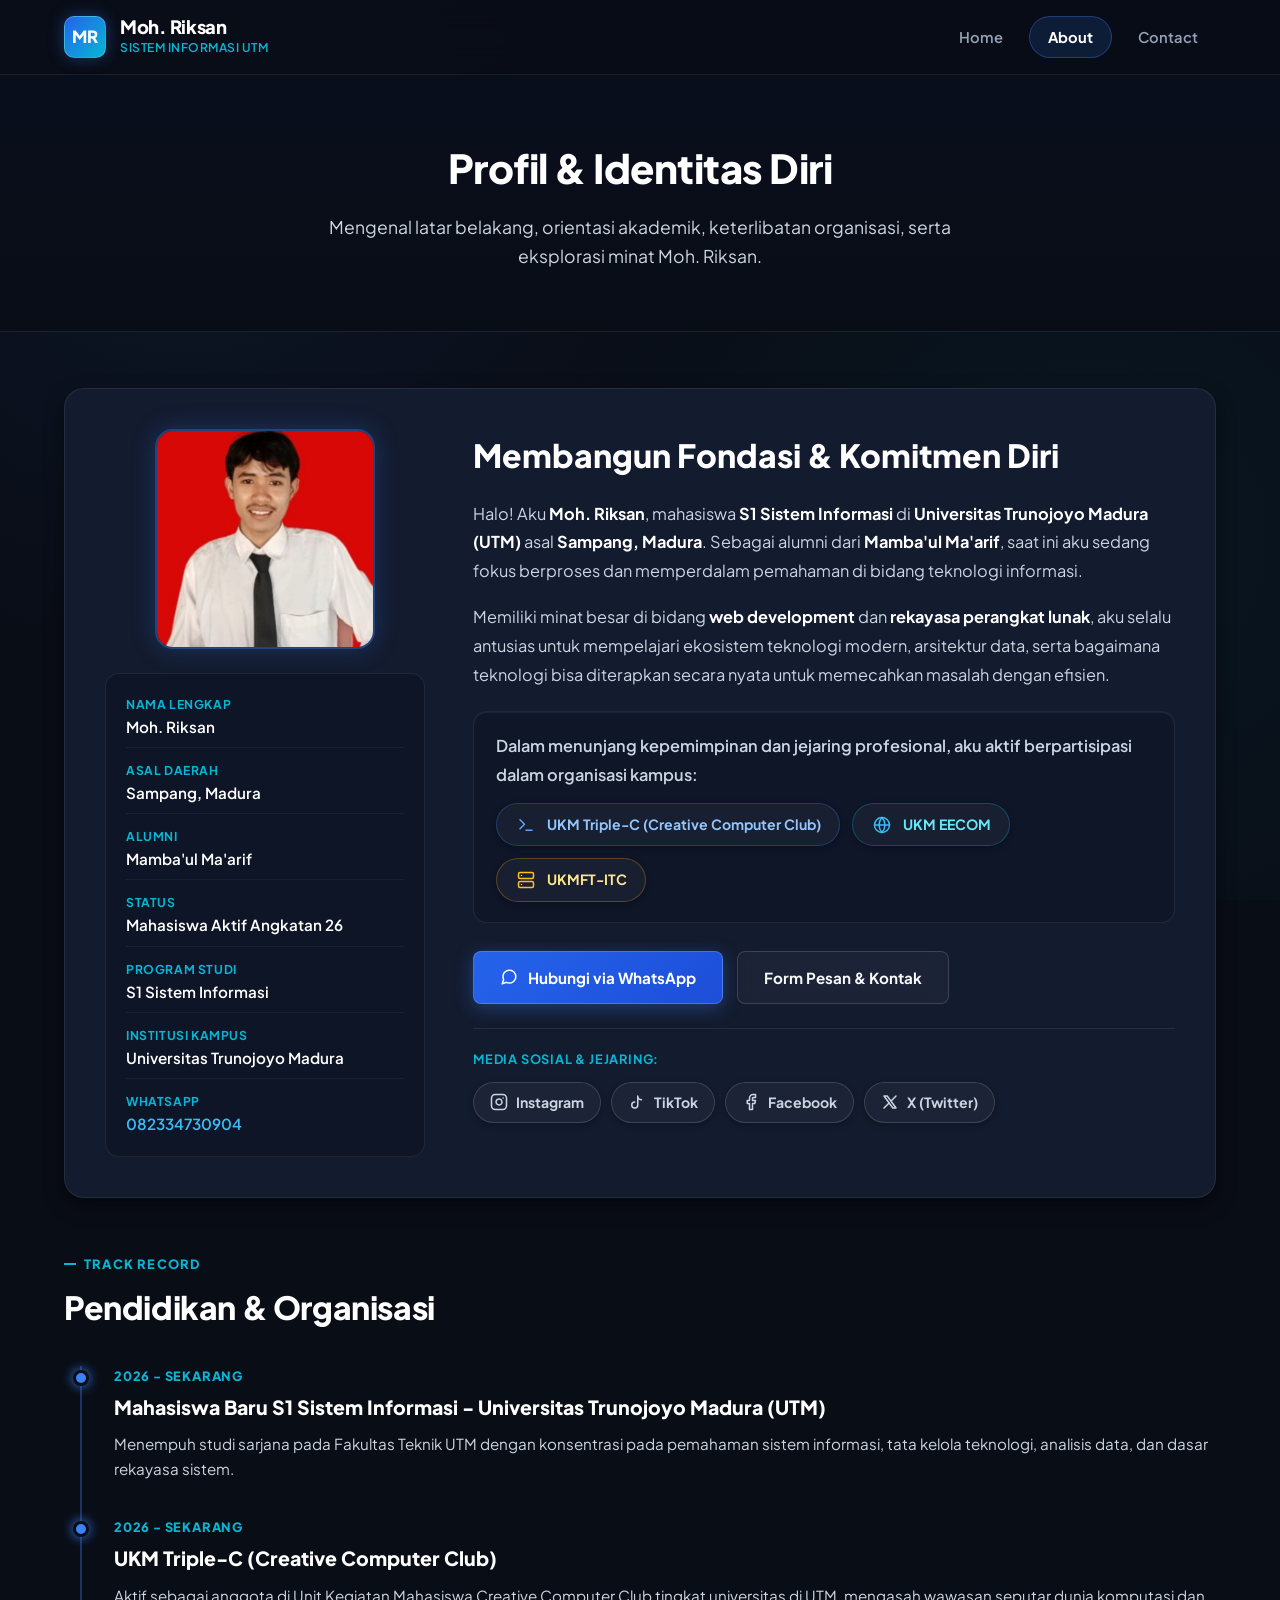
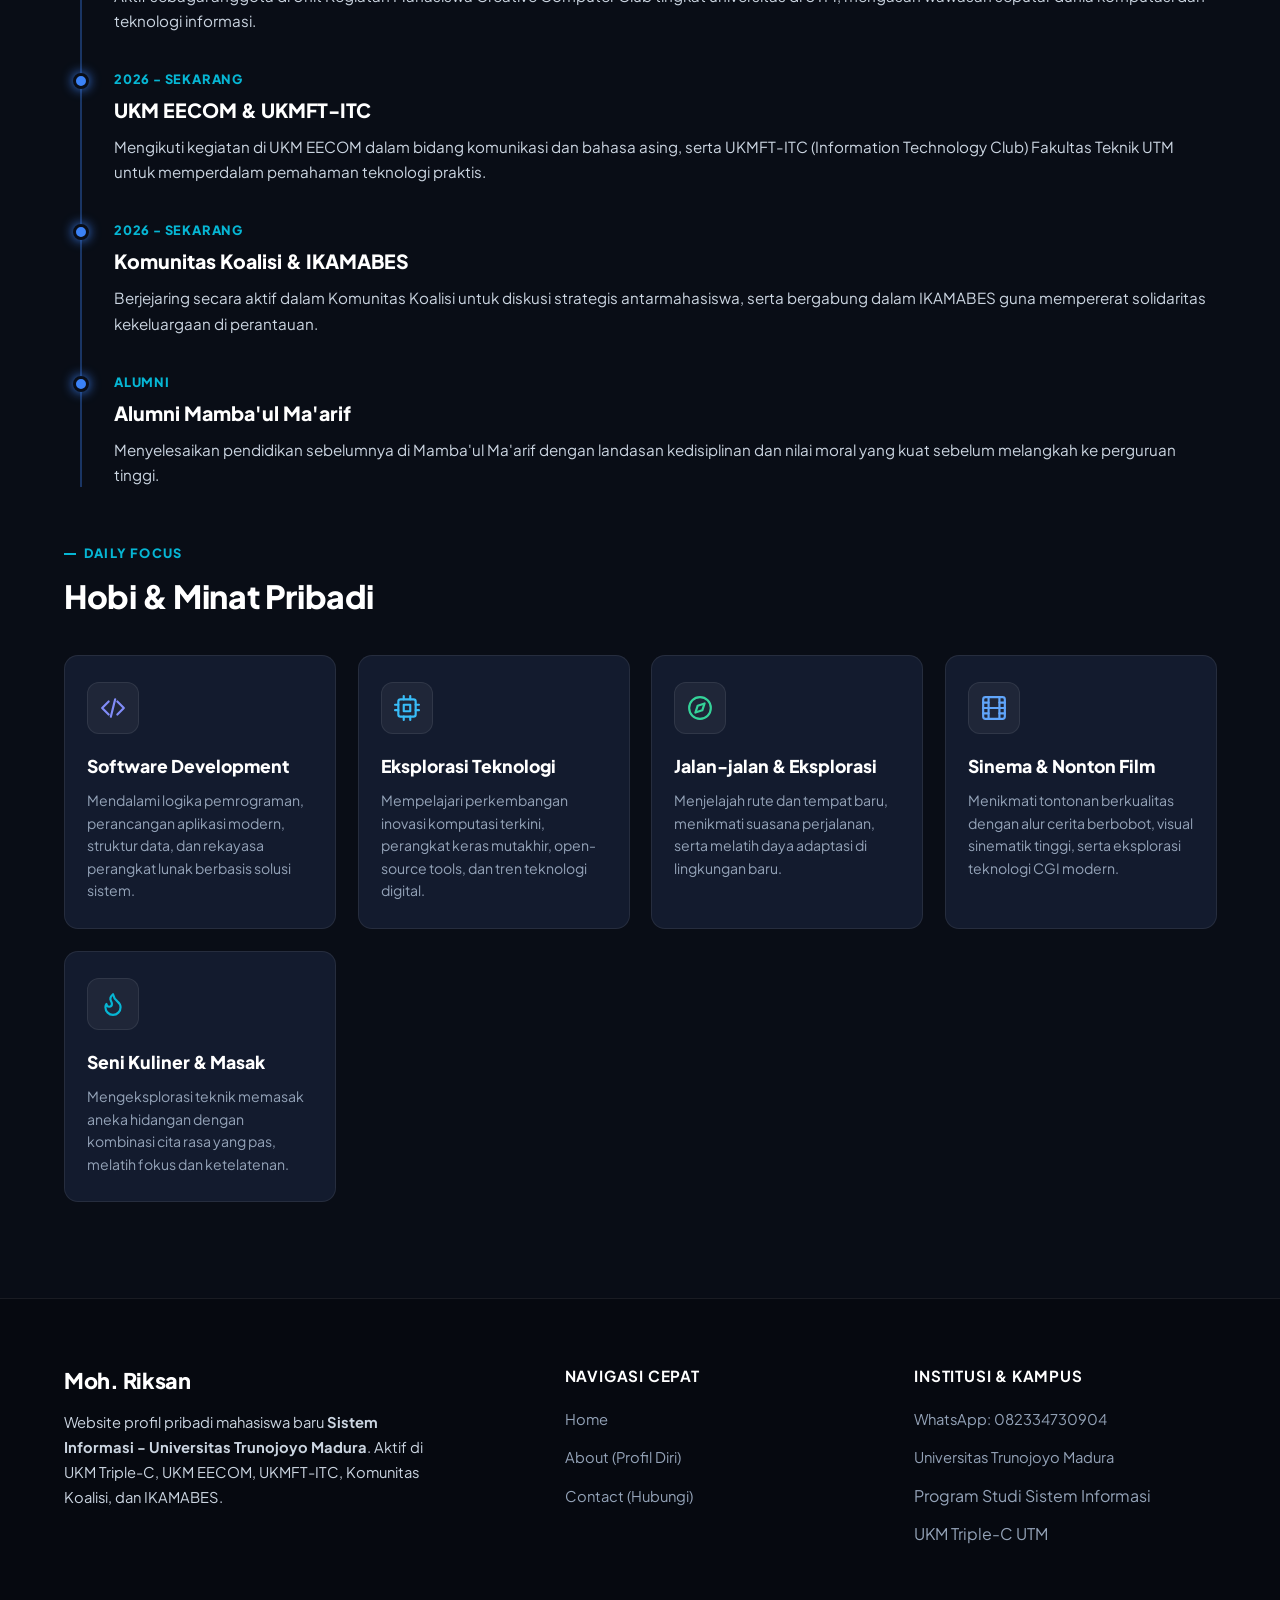
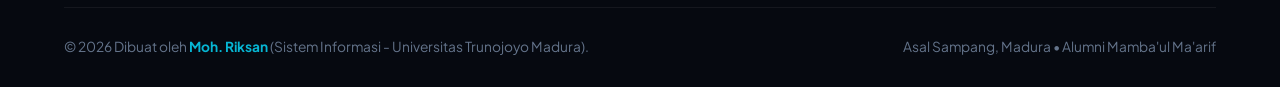
==== commit 0b8c32f8: "feat: hapus usia di biodata about dan tambahkan tautan media sosial interaktif (IG, TikTok, FB, X)" ====
--- a/about.html
+++ b/about.html
@@ -79,10 +79,6 @@
               <span class="biodata-value">Moh. Riksan</span>
             </div>
             <div class="biodata-item">
-              <span class="biodata-label">Usia</span>
-              <span class="biodata-value">18 Tahun</span>
-            </div>
-            <div class="biodata-item">
               <span class="biodata-label">Asal Daerah</span>
               <span class="biodata-value">Sampang, Madura</span>
             </div>
@@ -173,6 +169,49 @@
             <a href="contact.html" class="btn btn-outline">
               <span>Form Pesan &amp; Kontak</span>
             </a>
+          </div>
+
+          <!-- Area Ikon & Tautan Media Sosial Interaktif -->
+          <div class="about-social-area">
+            <span class="social-area-label">Media Sosial &amp; Jejaring:</span>
+            <div class="social-badge-list">
+              
+              <!-- 1. Instagram -->
+              <a href="https://www.instagram.com/moh.riksan24434?stkn=bXYwazA0eGZ1Ymlk" target="_blank" rel="noopener noreferrer" class="social-pill-link instagram-link" title="Instagram: @moh.riksan24434">
+                <svg viewBox="0 0 24 24" width="18" height="18" fill="none" stroke="currentColor" stroke-width="2" stroke-linecap="round" stroke-linejoin="round">
+                  <rect x="2" y="2" width="20" height="20" rx="5" ry="5"></rect>
+                  <path d="M16 11.37A4 4 0 1 1 12.63 8 4 4 0 0 1 16 11.37z"></path>
+                  <line x1="17.5" y1="6.5" x2="17.51" y2="6.5"></line>
+                </svg>
+                <span>Instagram</span>
+              </a>
+
+              <!-- 2. TikTok -->
+              <a href="https://vm.tiktok.com/ZS9SD2DduRw3N-J8v0H/" target="_blank" rel="noopener noreferrer" class="social-pill-link tiktok-link" title="TikTok: Moh. Riksan">
+                <svg viewBox="0 0 24 24" width="18" height="18" fill="none" stroke="currentColor" stroke-width="2" stroke-linecap="round" stroke-linejoin="round">
+                  <path d="M9 12a4 4 0 1 0 4 4V4a5 5 0 0 0 5 5"></path>
+                </svg>
+                <span>TikTok</span>
+              </a>
+
+              <!-- 3. Facebook -->
+              <a href="https://www.facebook.com/share/1DLhRDgZkA/" target="_blank" rel="noopener noreferrer" class="social-pill-link facebook-link" title="Facebook: Moh. Riksan">
+                <svg viewBox="0 0 24 24" width="18" height="18" fill="none" stroke="currentColor" stroke-width="2" stroke-linecap="round" stroke-linejoin="round">
+                  <path d="M18 2h-3a5 5 0 0 0-5 5v3H7v4h3v8h4v-8h3l1-4h-4V7a1 1 0 0 1 1-1h3z"></path>
+                </svg>
+                <span>Facebook</span>
+              </a>
+
+              <!-- 4. X (Twitter) -->
+              <a href="https://x.com/JrRiksan30293" target="_blank" rel="noopener noreferrer" class="social-pill-link twitter-link" title="X (Twitter): @JrRiksan30293">
+                <svg viewBox="0 0 24 24" width="18" height="18" fill="none" stroke="currentColor" stroke-width="2" stroke-linecap="round" stroke-linejoin="round">
+                  <path d="M4 4l11.733 16h4.267l-11.733-16z"></path>
+                  <path d="M4 20l6.768-6.768m3.355-3.355L20 4"></path>
+                </svg>
+                <span>X (Twitter)</span>
+              </a>
+
+            </div>
           </div>
         </div>
 
--- a/css/style.css
+++ b/css/style.css
@@ -1091,6 +1091,90 @@
   box-shadow: 0 8px 20px -4px rgba(245, 158, 11, 0.45);
 }
 
+/* Area Tautan Media Sosial Interaktif di Halaman About */
+.about-social-area {
+  margin-top: 24px;
+  padding-top: 20px;
+  border-top: 1px solid var(--border);
+}
+
+.social-area-label {
+  display: block;
+  font-size: 0.8rem;
+  font-weight: 700;
+  color: var(--secondary);
+  text-transform: uppercase;
+  letter-spacing: 0.8px;
+  margin-bottom: 12px;
+}
+
+.social-badge-list {
+  display: flex;
+  flex-wrap: wrap;
+  gap: 10px;
+}
+
+.social-pill-link {
+  display: inline-flex;
+  align-items: center;
+  gap: 8px;
+  padding: 8px 16px;
+  border-radius: var(--radius-full);
+  background: rgba(255, 255, 255, 0.04);
+  border: 1px solid var(--border-medium);
+  color: var(--text-sub);
+  font-size: 0.88rem;
+  font-weight: 700;
+  text-decoration: none;
+  transition: all 0.25s cubic-bezier(0.34, 1.56, 0.64, 1);
+  box-shadow: var(--shadow-sm);
+}
+
+.social-pill-link svg {
+  flex-shrink: 0;
+  transition: transform 0.25s ease;
+}
+
+.social-pill-link:hover {
+  transform: translateY(-3px) scale(1.02);
+}
+
+.social-pill-link:hover svg {
+  transform: scale(1.15) rotate(4deg);
+}
+
+/* Instagram Hover */
+.instagram-link:hover {
+  background: rgba(236, 72, 153, 0.14);
+  border-color: rgba(236, 72, 153, 0.6);
+  color: #f472b6;
+  box-shadow: 0 6px 18px rgba(236, 72, 153, 0.35);
+}
+
+/* TikTok Hover */
+.tiktok-link:hover {
+  background: rgba(6, 182, 212, 0.14);
+  border-color: rgba(6, 182, 212, 0.6);
+  color: #38bdf8;
+  box-shadow: 0 6px 18px rgba(6, 182, 212, 0.35);
+}
+
+/* Facebook Hover */
+.facebook-link:hover {
+  background: rgba(59, 130, 246, 0.14);
+  border-color: rgba(59, 130, 246, 0.6);
+  color: #60a5fa;
+  box-shadow: 0 6px 18px rgba(59, 130, 246, 0.35);
+}
+
+/* X (Twitter) Hover */
+.twitter-link:hover {
+  background: rgba(255, 255, 255, 0.12);
+  border-color: rgba(255, 255, 255, 0.5);
+  color: #ffffff;
+  box-shadow: 0 6px 18px rgba(255, 255, 255, 0.25);
+}
+
 /* Timeline Perjalanan & Organisasi */
 .timeline {
   position: relative;
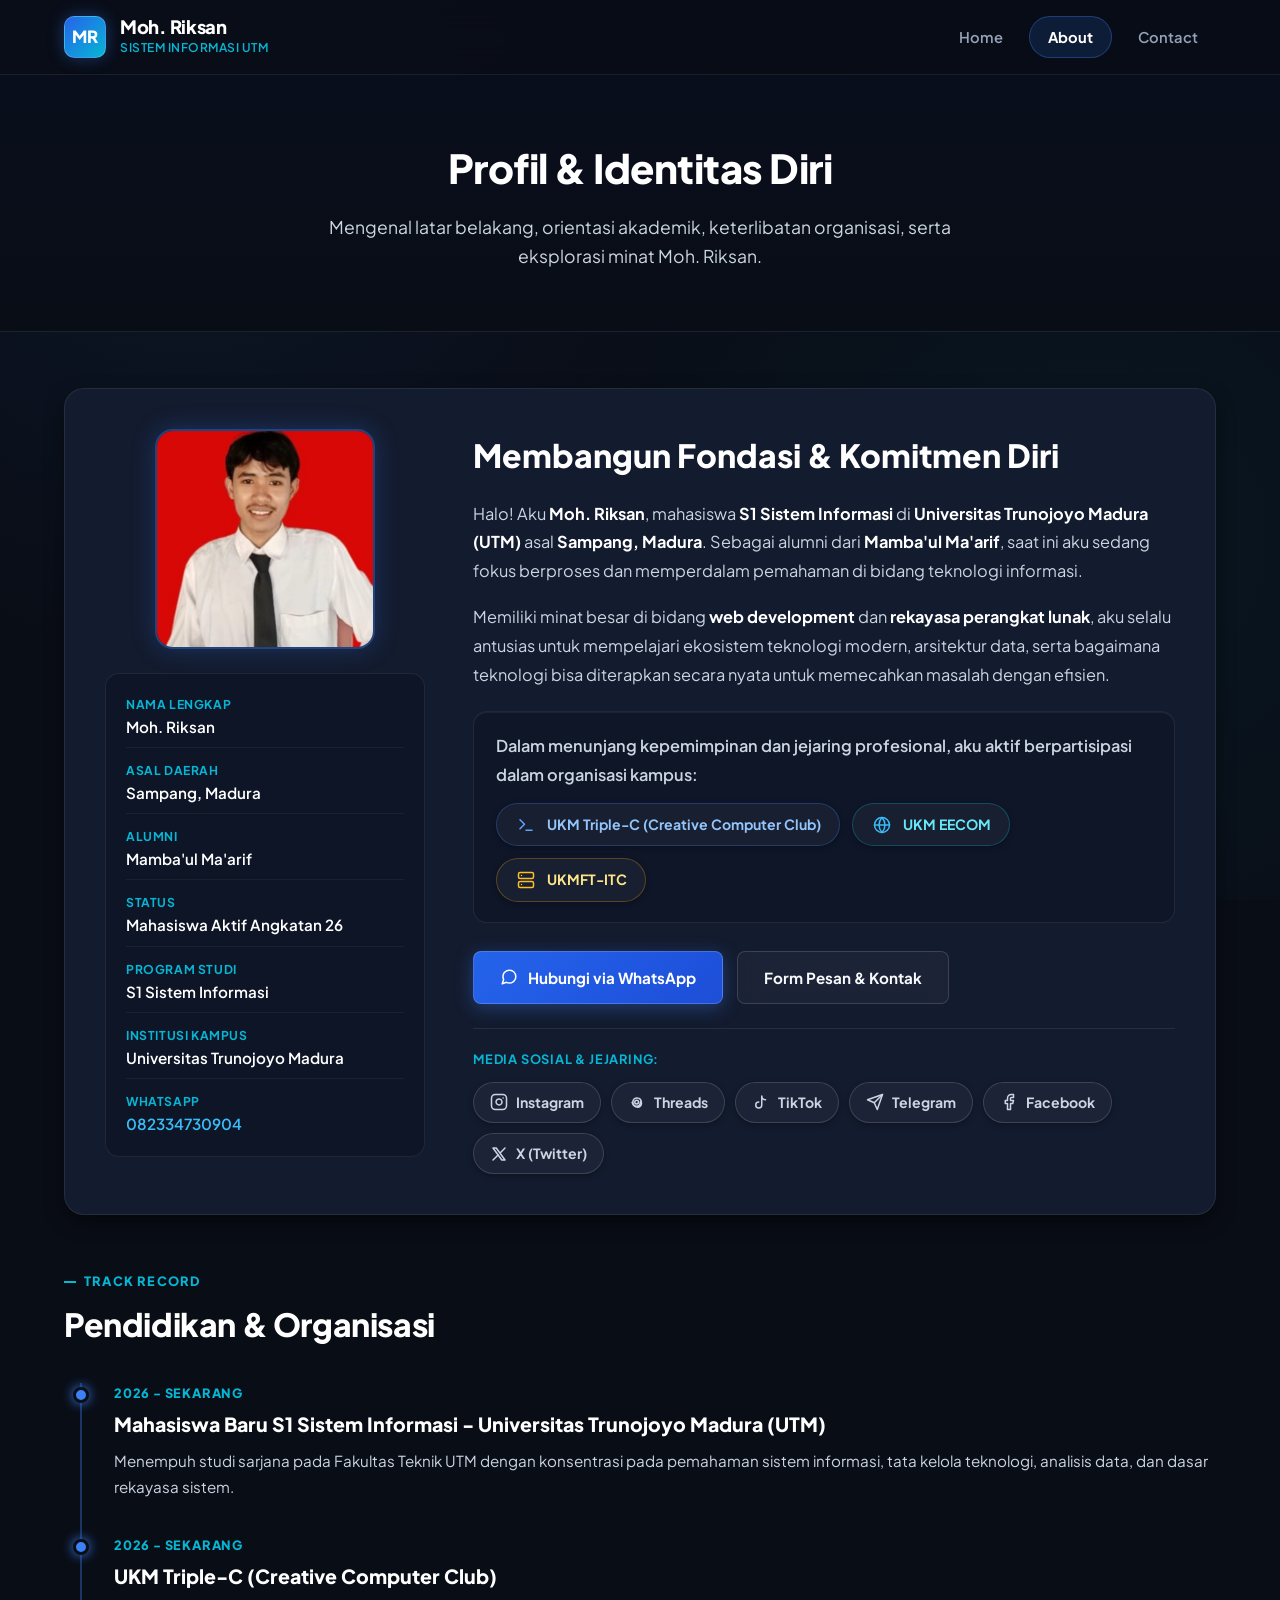
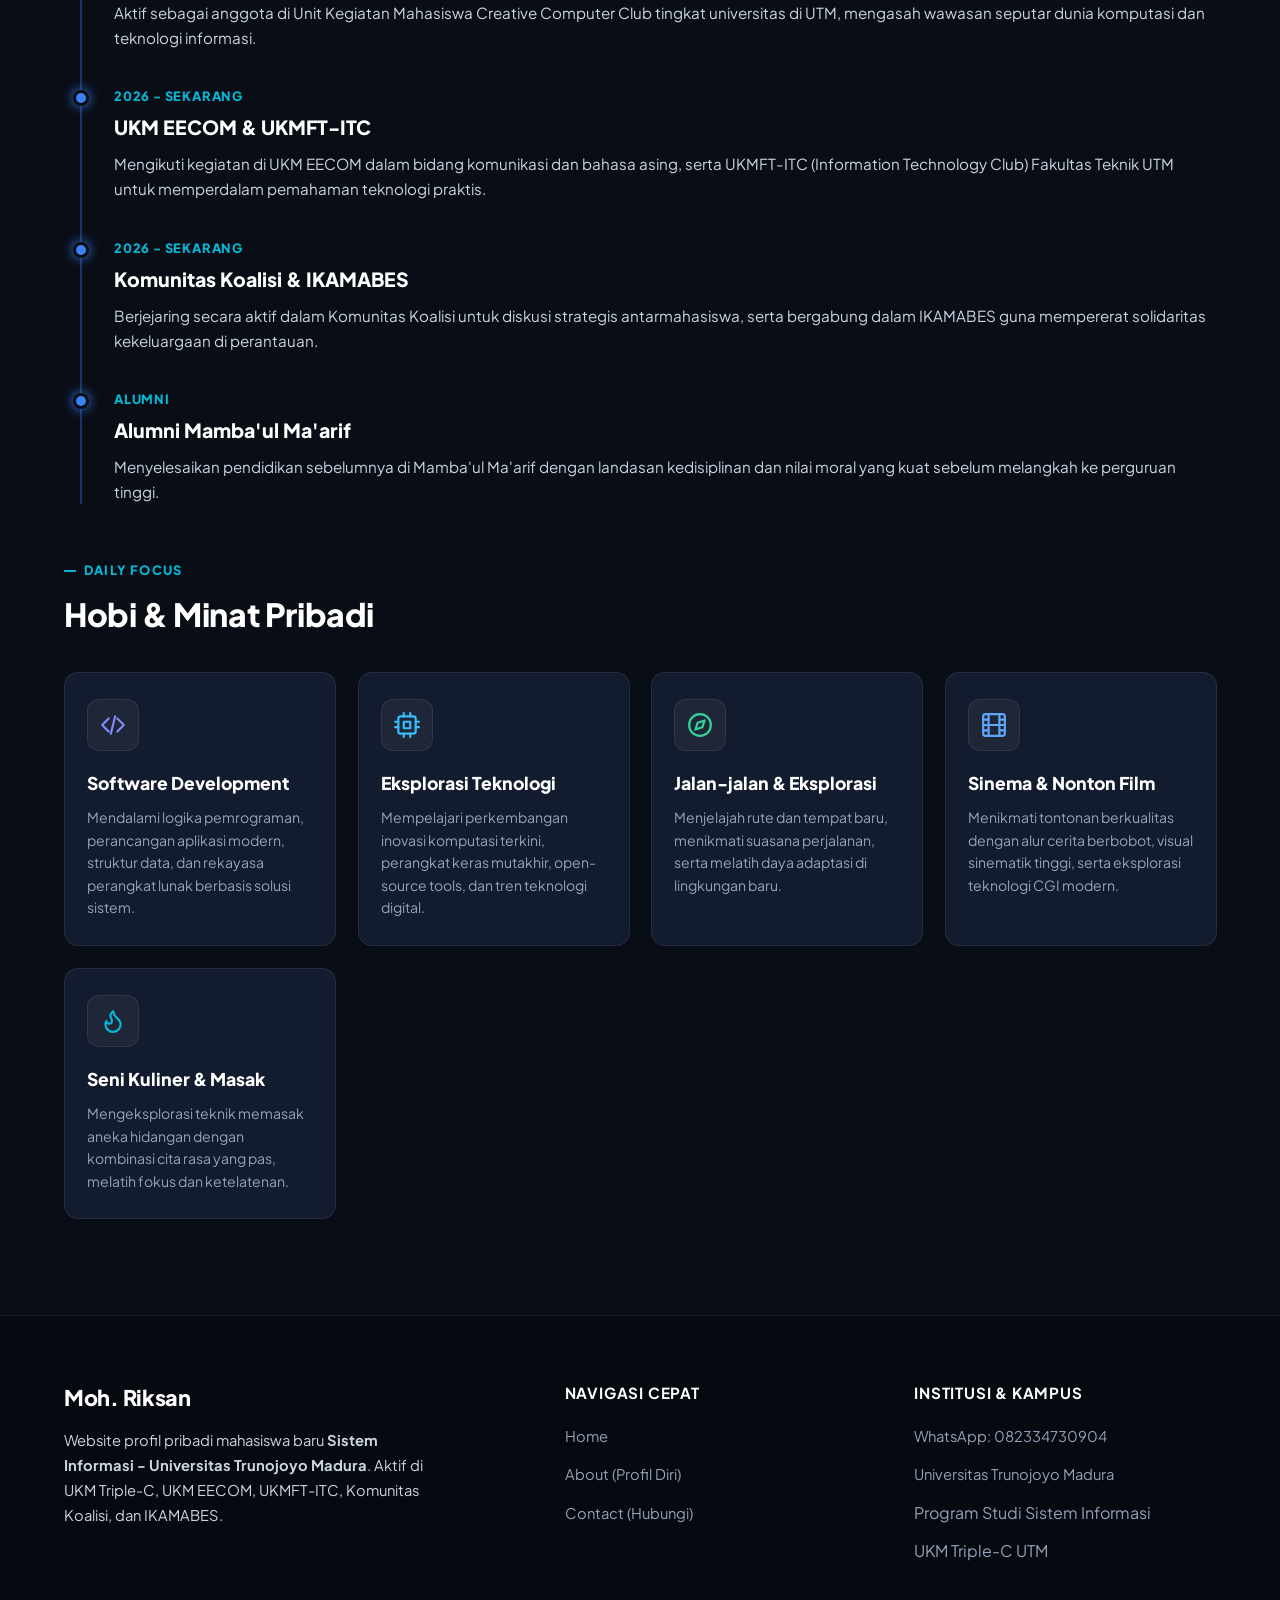
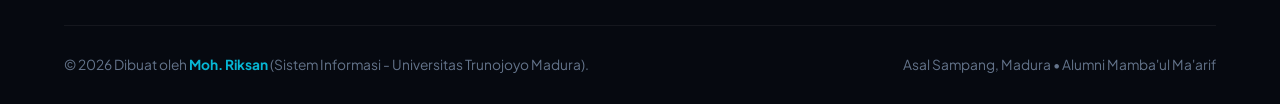
==== commit 6d8f03e8: "feat: tambahkan tautan Threads dan Telegram di halaman About dan Contact" ====
--- a/about.html
+++ b/about.html
@@ -186,7 +186,16 @@
                 <span>Instagram</span>
               </a>
 
-              <!-- 2. TikTok -->
+              <!-- 2. Threads -->
+              <a href="https://www.threads.net/@moh.riksan24434" target="_blank" rel="noopener noreferrer" class="social-pill-link threads-link" title="Threads: @moh.riksan24434">
+                <svg viewBox="0 0 24 24" width="18" height="18" fill="none" stroke="currentColor" stroke-width="2" stroke-linecap="round" stroke-linejoin="round">
+                  <path d="M16.5 12c0 3-2 5.5-5 5.5s-5-2.5-5-5.5 2.5-5.5 5.5-5.5c4 0 6 3 6 7.5 0 3-2.5 5-5 5-3.5 0-6.5-2.5-7.5-6.5"></path>
+                  <circle cx="11.5" cy="12" r="2.5"></circle>
+                </svg>
+                <span>Threads</span>
+              </a>
+
+              <!-- 3. TikTok -->
               <a href="https://vm.tiktok.com/ZS9SD2DduRw3N-J8v0H/" target="_blank" rel="noopener noreferrer" class="social-pill-link tiktok-link" title="TikTok: Moh. Riksan">
                 <svg viewBox="0 0 24 24" width="18" height="18" fill="none" stroke="currentColor" stroke-width="2" stroke-linecap="round" stroke-linejoin="round">
                   <path d="M9 12a4 4 0 1 0 4 4V4a5 5 0 0 0 5 5"></path>
@@ -194,7 +203,16 @@
                 <span>TikTok</span>
               </a>
 
-              <!-- 3. Facebook -->
+              <!-- 4. Telegram -->
+              <a href="https://t.me/+6282334730904" target="_blank" rel="noopener noreferrer" class="social-pill-link telegram-link" title="Telegram: 082334730904">
+                <svg viewBox="0 0 24 24" width="18" height="18" fill="none" stroke="currentColor" stroke-width="2" stroke-linecap="round" stroke-linejoin="round">
+                  <line x1="22" y1="2" x2="11" y2="13"></line>
+                  <polygon points="22 2 15 22 11 13 2 9 22 2"></polygon>
+                </svg>
+                <span>Telegram</span>
+              </a>
+
+              <!-- 5. Facebook -->
               <a href="https://www.facebook.com/share/1DLhRDgZkA/" target="_blank" rel="noopener noreferrer" class="social-pill-link facebook-link" title="Facebook: Moh. Riksan">
                 <svg viewBox="0 0 24 24" width="18" height="18" fill="none" stroke="currentColor" stroke-width="2" stroke-linecap="round" stroke-linejoin="round">
                   <path d="M18 2h-3a5 5 0 0 0-5 5v3H7v4h3v8h4v-8h3l1-4h-4V7a1 1 0 0 1 1-1h3z"></path>
@@ -202,7 +220,7 @@
                 <span>Facebook</span>
               </a>
 
-              <!-- 4. X (Twitter) -->
+              <!-- 6. X (Twitter) -->
               <a href="https://x.com/JrRiksan30293" target="_blank" rel="noopener noreferrer" class="social-pill-link twitter-link" title="X (Twitter): @JrRiksan30293">
                 <svg viewBox="0 0 24 24" width="18" height="18" fill="none" stroke="currentColor" stroke-width="2" stroke-linecap="round" stroke-linejoin="round">
                   <path d="M4 4l11.733 16h4.267l-11.733-16z"></path>
--- a/css/style.css
+++ b/css/style.css
@@ -1151,12 +1151,28 @@
   box-shadow: 0 6px 18px rgba(236, 72, 153, 0.35);
 }
 
+/* Threads Hover */
+.threads-link:hover {
+  background: rgba(255, 255, 255, 0.12);
+  border-color: rgba(255, 255, 255, 0.6);
+  color: #f8fafc;
+  box-shadow: 0 6px 18px rgba(255, 255, 255, 0.3);
+}
+
 /* TikTok Hover */
 .tiktok-link:hover {
   background: rgba(6, 182, 212, 0.14);
   border-color: rgba(6, 182, 212, 0.6);
   color: #38bdf8;
   box-shadow: 0 6px 18px rgba(6, 182, 212, 0.35);
+}
+
+/* Telegram Hover */
+.telegram-link:hover {
+  background: rgba(14, 165, 233, 0.16);
+  border-color: rgba(14, 165, 233, 0.6);
+  color: #38bdf8;
+  box-shadow: 0 6px 18px rgba(14, 165, 233, 0.35);
 }
 
 /* Facebook Hover */
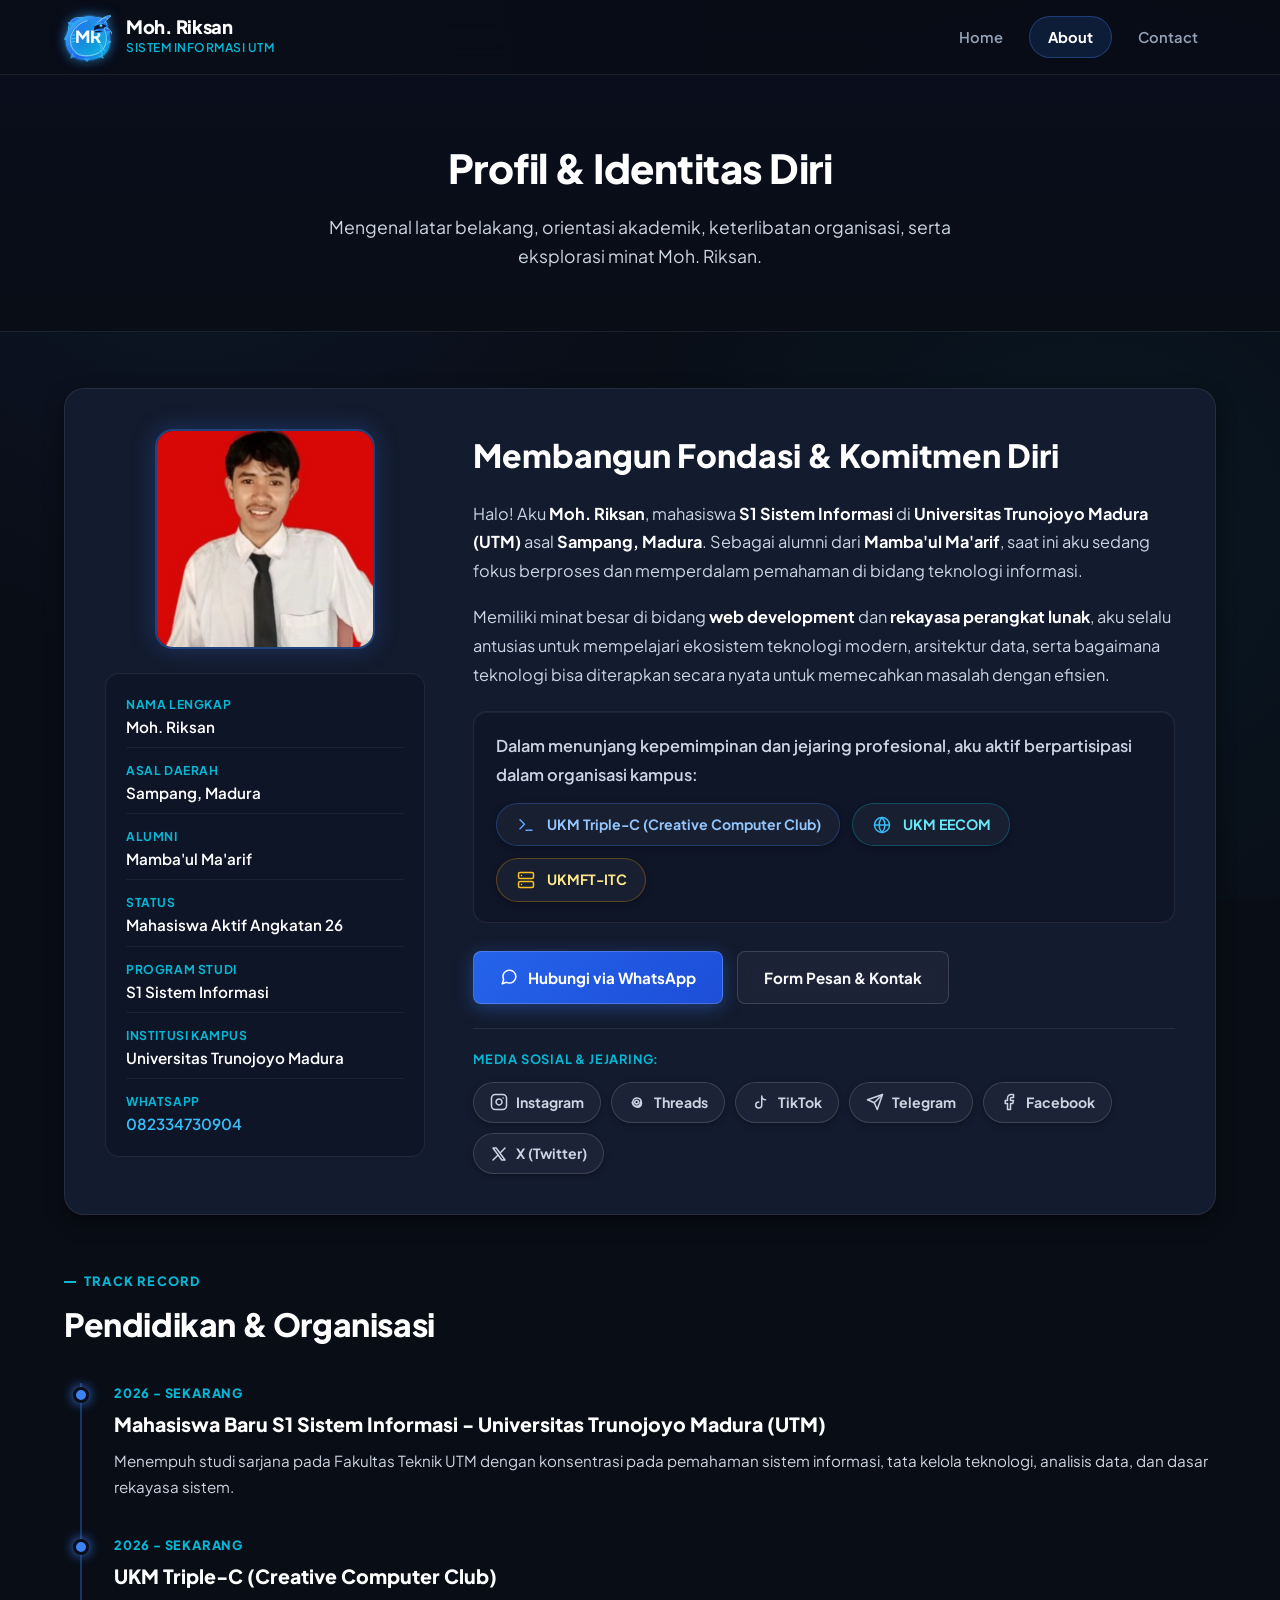
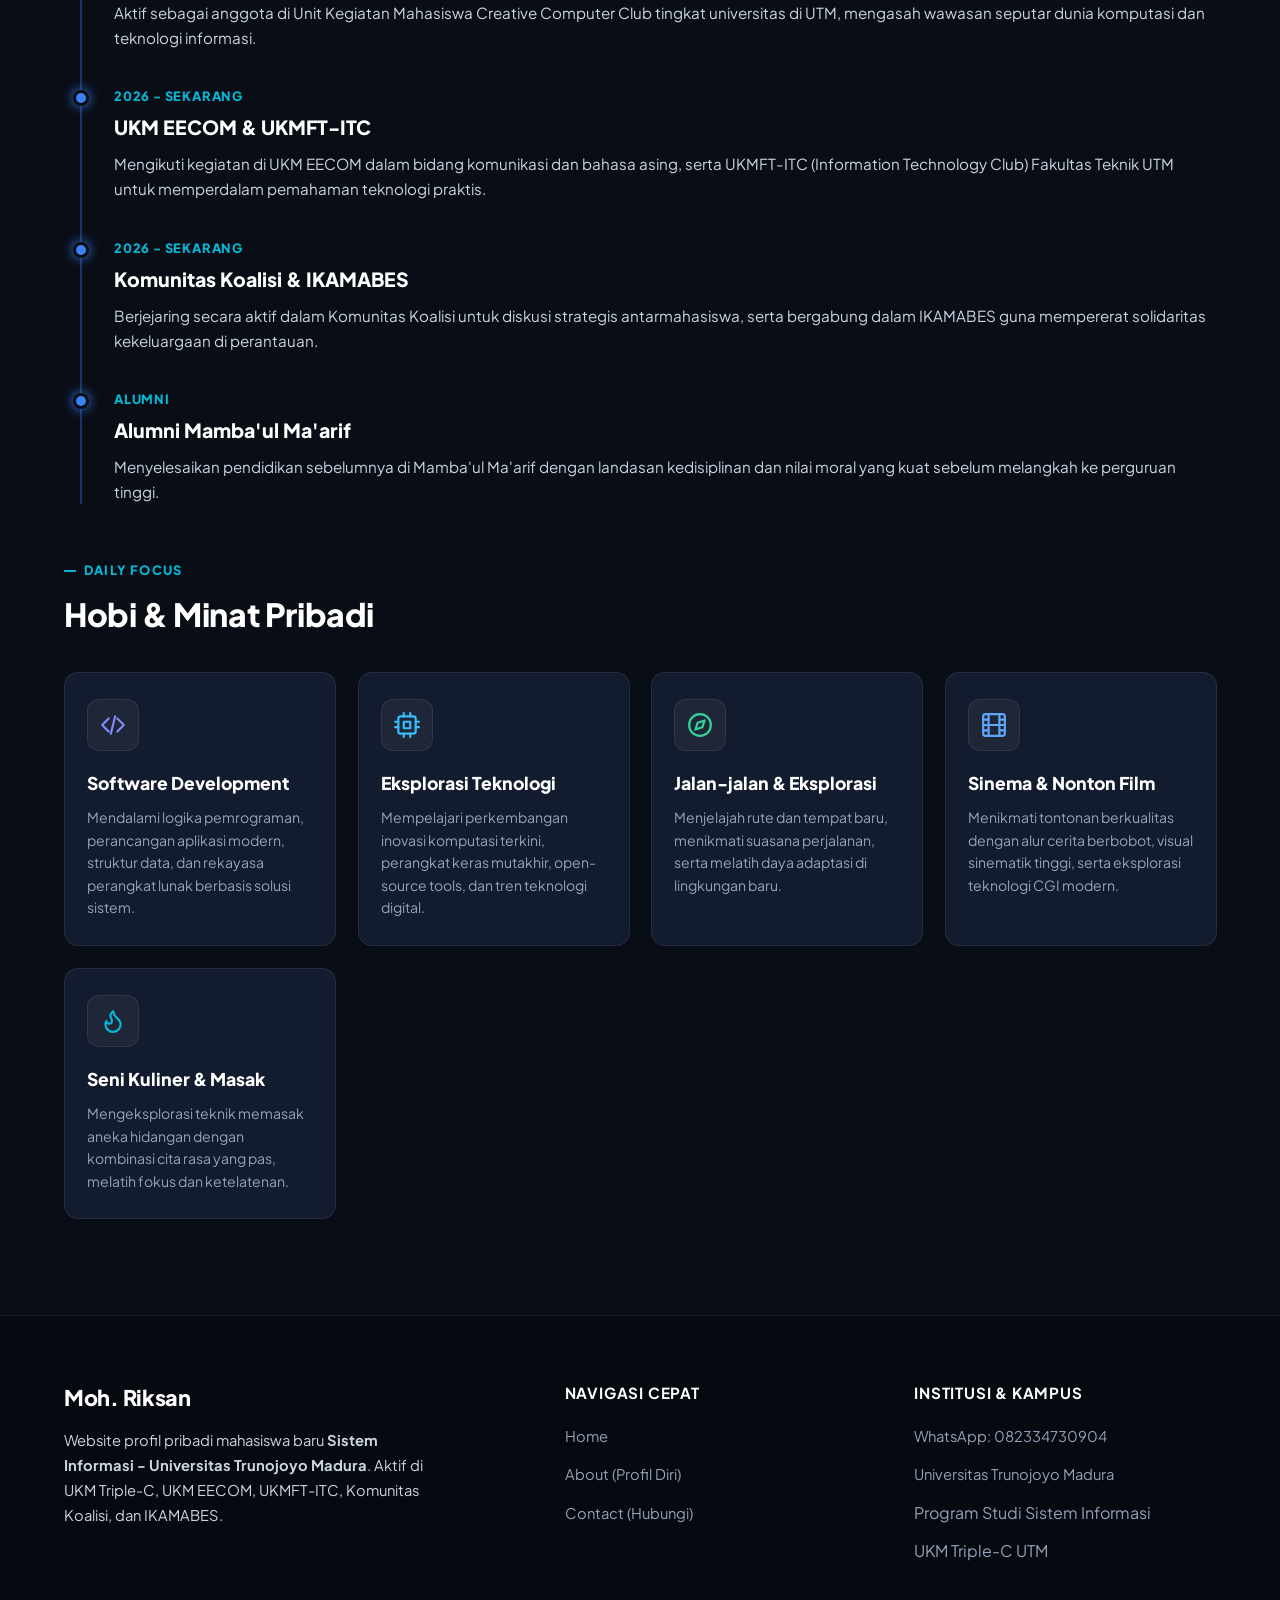
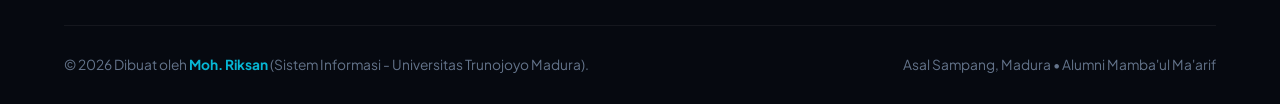
==== commit e936454e: "feat: tambahkan elemen naga berjalan di hero section dan logo MR dipeluk naga dengan breathing glow" ====
--- a/about.html
+++ b/about.html
@@ -25,7 +25,10 @@
       
       <!-- Brand Logo -->
       <a href="index.html" class="brand-logo" title="Halaman Utama Moh. Riksan">
-        <div class="logo-badge">MR</div>
+        <div class="logo-badge-wrapper">
+          <img src="assets/images/dragon-logo.svg" alt="Naga Logo" class="dragon-badge-overlay">
+          <div class="logo-badge">MR</div>
+        </div>
         <div class="brand-title">
           <span class="main-name">Moh. Riksan</span>
           <span class="sub-name">Sistem Informasi UTM</span>
--- a/css/style.css
+++ b/css/style.css
@@ -145,19 +145,72 @@
   height: 74px;
 }
 
-/* Brand Logo */
+/* Brand Logo & Coiling Dragon Badge */
 .brand-logo {
   display: flex;
   align-items: center;
   gap: 14px;
   color: var(--text-main);
+  text-decoration: none;
+}
+
+.logo-badge-wrapper {
+  position: relative;
+  width: 48px;
+  height: 48px;
+  display: flex;
+  align-items: center;
+  justify-content: center;
+}
+
+.dragon-badge-overlay {
+  position: absolute;
+  top: 50%;
+  left: 50%;
+  transform: translate(-50%, -50%);
+  width: 64px;
+  height: 64px;
+  pointer-events: none;
+  z-index: 2;
+  filter: drop-shadow(0 0 5px rgba(56, 189, 248, 0.5));
+  transition: transform 0.4s cubic-bezier(0.34, 1.56, 0.64, 1), filter 0.4s ease;
+  animation: dragonBreathe 4s ease-in-out infinite;
+}
+
+.brand-logo:hover .dragon-badge-overlay {
+  animation: dragonBreatheHover 2s ease-in-out infinite;
+  transform: translate(-50%, -50%) scale(1.12);
+}
+
+@keyframes dragonBreathe {
+  0%, 100% {
+    filter: drop-shadow(0 0 4px rgba(56, 189, 248, 0.45));
+    opacity: 0.88;
+  }
+  50% {
+    filter: drop-shadow(0 0 10px rgba(56, 189, 248, 0.85)) drop-shadow(0 0 16px rgba(37, 99, 235, 0.5));
+    opacity: 1;
+  }
+}
+
+@keyframes dragonBreatheHover {
+  0%, 100% {
+    filter: drop-shadow(0 0 12px rgba(56, 189, 248, 0.9)) drop-shadow(0 0 20px rgba(6, 182, 212, 0.7));
+    opacity: 0.95;
+    transform: translate(-50%, -50%) scale(1.12) rotate(-2deg);
+  }
+  50% {
+    filter: drop-shadow(0 0 18px rgba(56, 189, 248, 1)) drop-shadow(0 0 28px rgba(37, 99, 235, 0.85));
+    opacity: 1;
+    transform: translate(-50%, -50%) scale(1.16) rotate(3deg);
+  }
 }
 
 .logo-badge {
   background: linear-gradient(135deg, #2563eb, #06b6d4);
   color: #ffffff;
-  width: 42px;
-  height: 42px;
+  width: 40px;
+  height: 40px;
   border-radius: 10px;
   display: flex;
   align-items: center;
@@ -167,6 +220,13 @@
   letter-spacing: 0.5px;
   box-shadow: 0 0 16px var(--primary-glow);
   border: 1px solid rgba(255, 255, 255, 0.2);
+  position: relative;
+  z-index: 1;
+  transition: transform 0.3s ease;
+}
+
+.brand-logo:hover .logo-badge {
+  transform: scale(1.04);
 }
 
 .brand-title {
@@ -262,6 +322,75 @@
   background: radial-gradient(circle, rgba(59, 130, 246, 0.16) 0%, transparent 70%);
   pointer-events: none;
   z-index: 0;
+}
+
+/* Hero Dragon Background Layer & Smooth Flight Animation */
+.hero-dragon-bg {
+  position: absolute;
+  top: 0;
+  left: 0;
+  width: 100%;
+  height: 100%;
+  overflow: hidden;
+  pointer-events: none;
+  z-index: 0;
+  user-select: none;
+}
+
+.dragon-track-flow {
+  position: relative;
+  width: 100%;
+  height: 100%;
+}
+
+.dragon-track-img {
+  position: absolute;
+  top: 48%;
+  left: 0;
+  width: 1100px;
+  max-width: none;
+  height: auto;
+  pointer-events: none;
+  will-change: transform, opacity;
+  filter: drop-shadow(0 0 25px rgba(56, 189, 248, 0.35));
+}
+
+.dragon-lead {
+  animation: dragonGlideFlight 28s cubic-bezier(0.4, 0, 0.6, 1) infinite;
+}
+
+.dragon-trail {
+  animation: dragonGlideFlight 28s cubic-bezier(0.4, 0, 0.6, 1) infinite;
+  animation-delay: -14s;
+}
+
+@keyframes dragonGlideFlight {
+  0% {
+    transform: translate3d(-110%, -50%, 0) translateY(0) rotate(-1deg);
+    opacity: 0;
+  }
+  8% {
+    opacity: 0.16;
+  }
+  25% {
+    transform: translate3d(-35%, -50%, 0) translateY(-24px) rotate(1.5deg);
+    opacity: 0.22;
+  }
+  50% {
+    transform: translate3d(25%, -50%, 0) translateY(20px) rotate(-1deg);
+    opacity: 0.25;
+  }
+  75% {
+    transform: translate3d(85%, -50%, 0) translateY(-18px) rotate(2deg);
+    opacity: 0.20;
+  }
+  92% {
+    opacity: 0.15;
+  }
+  100% {
+    transform: translate3d(145%, -50%, 0) translateY(0) rotate(0deg);
+    opacity: 0;
+  }
 }
 
 .hero-grid {
@@ -1597,4 +1726,9 @@
   .page-header h1 {
     font-size: 2rem;
   }
-}
+
+  .dragon-track-img {
+    width: 680px;
+    top: 36%;
+  }
+}
